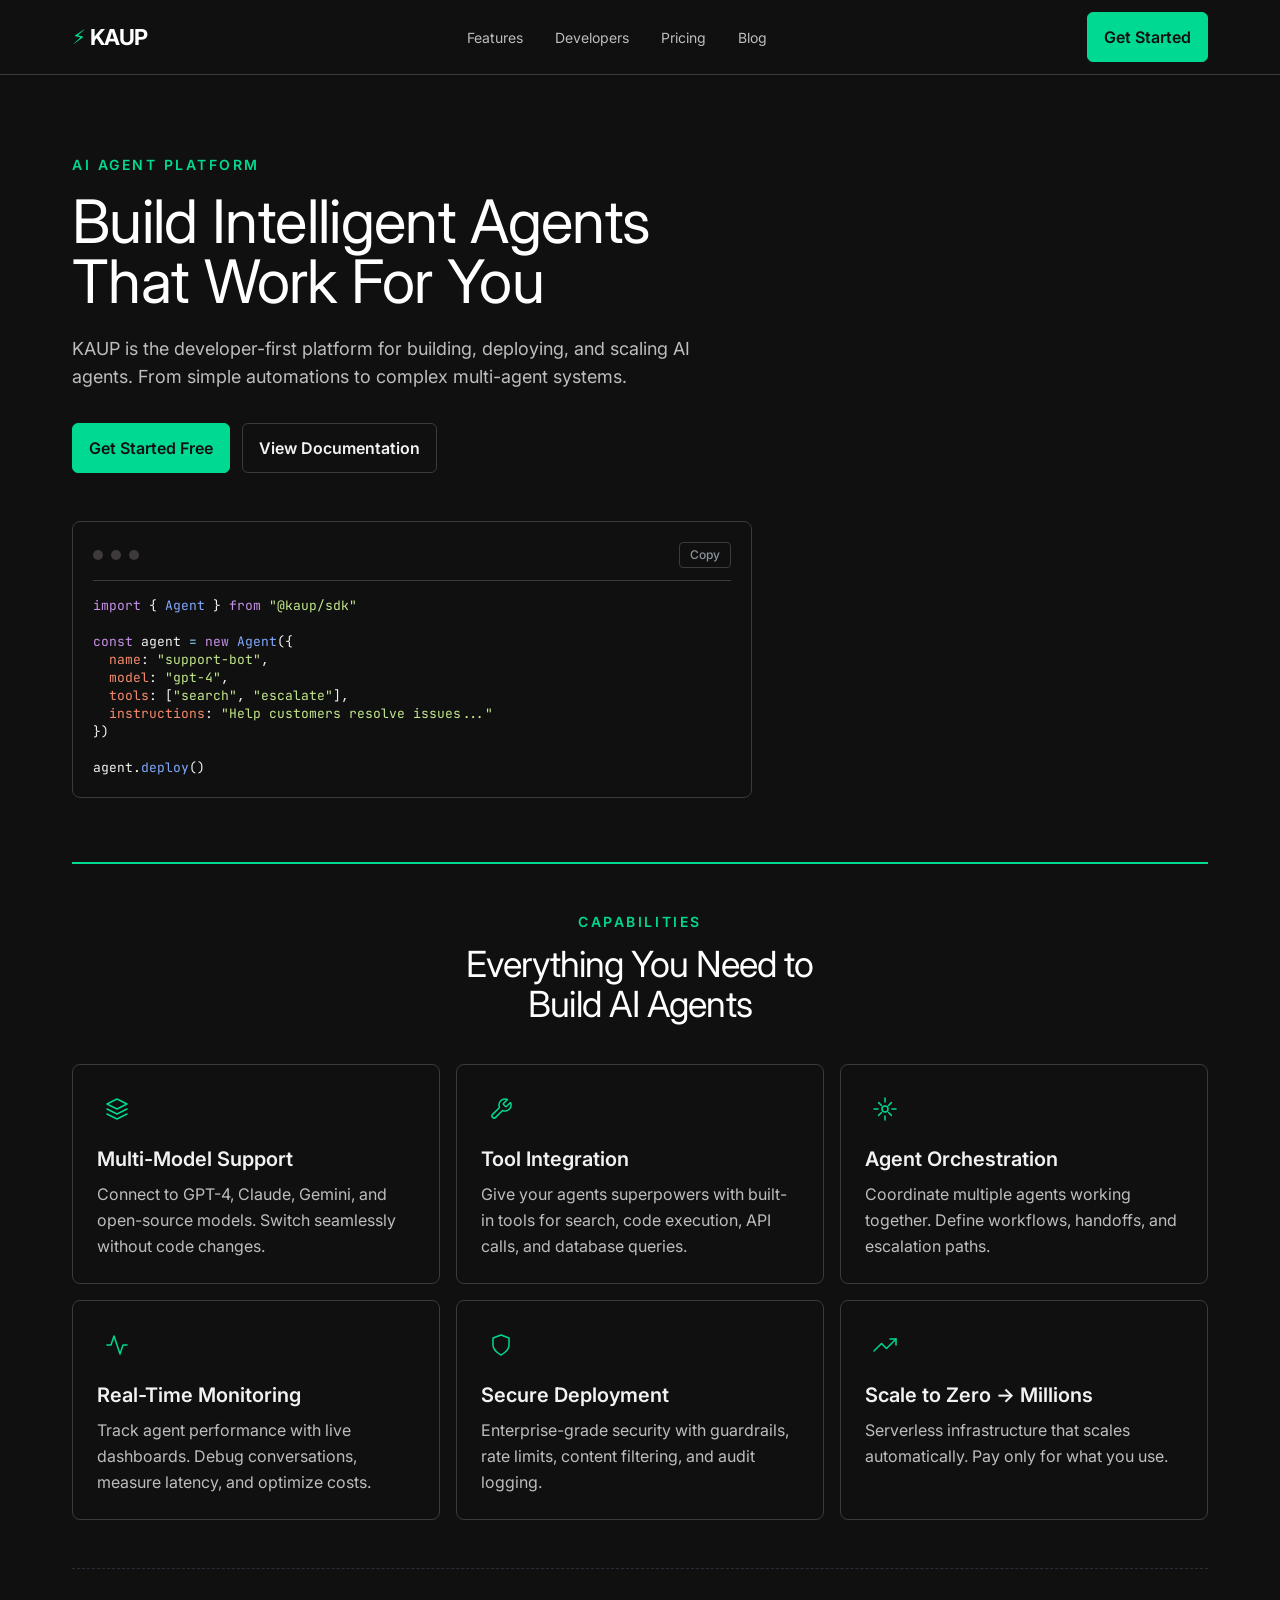
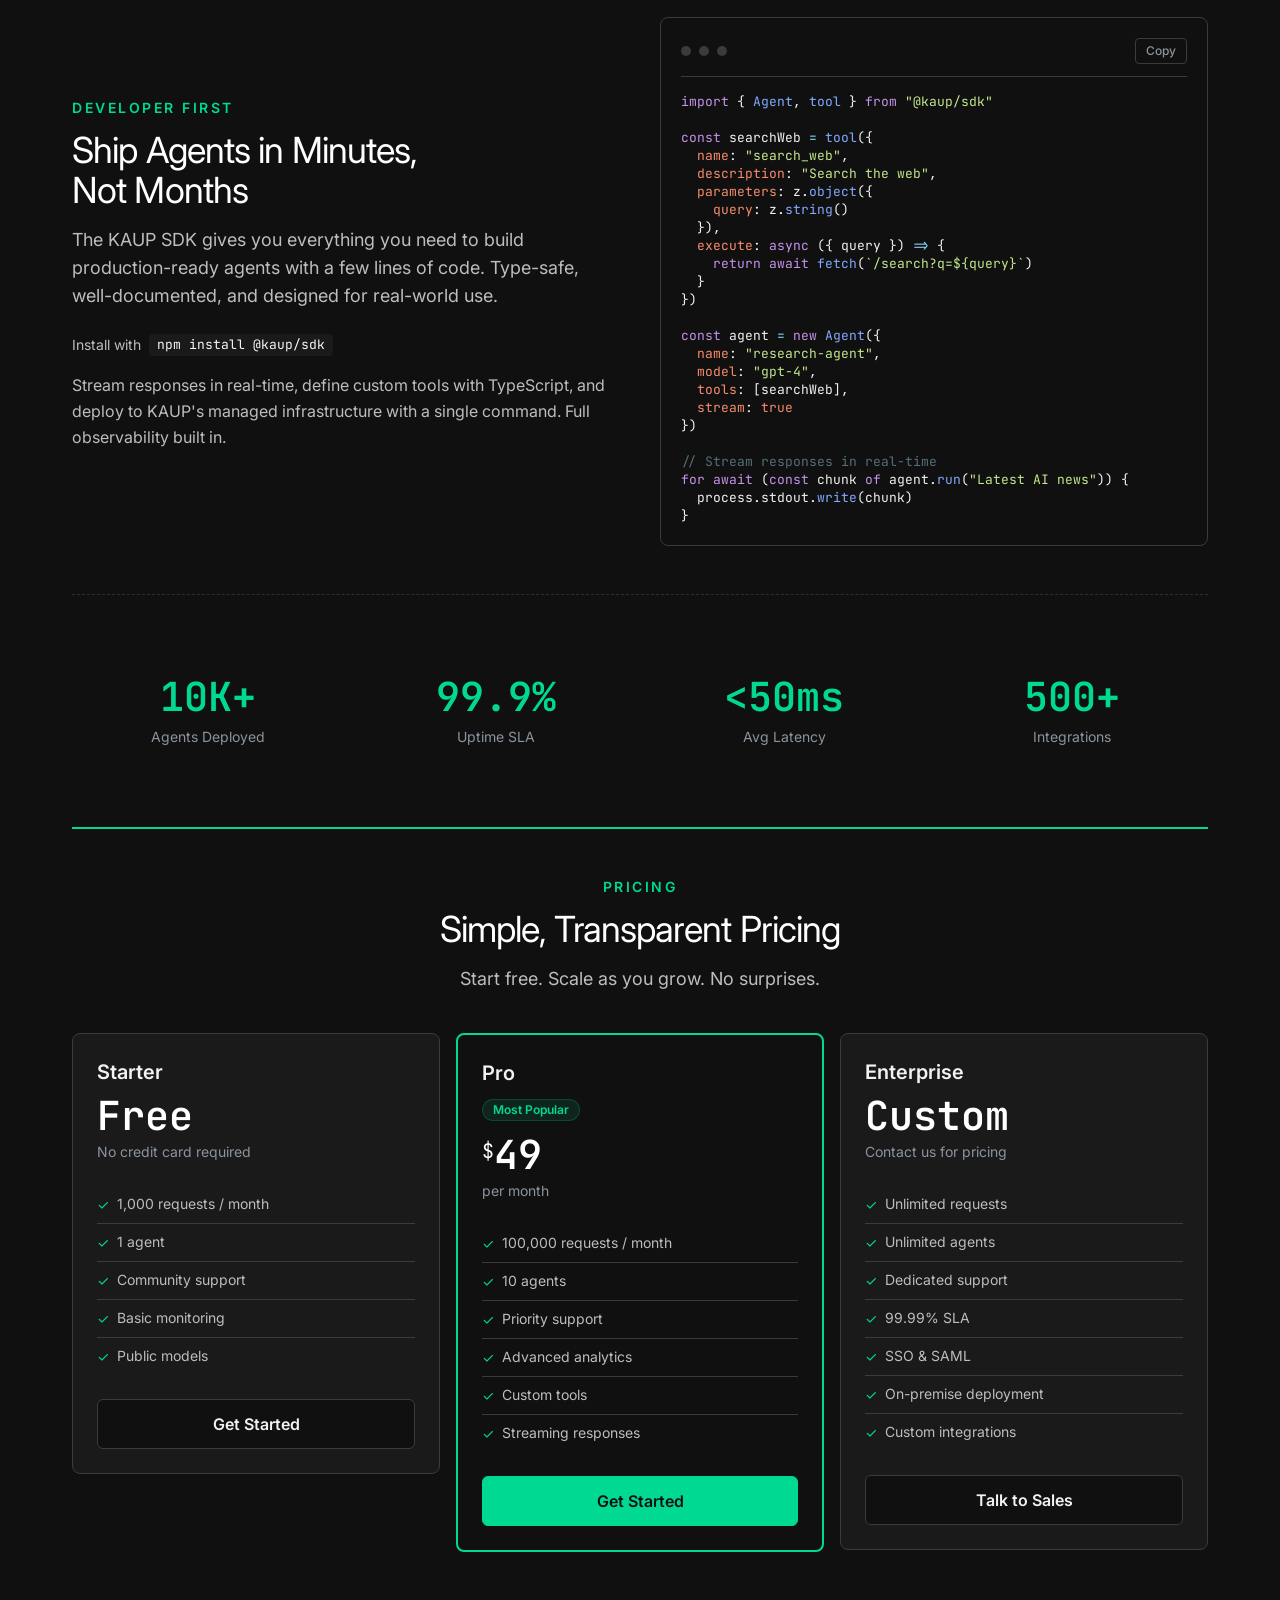
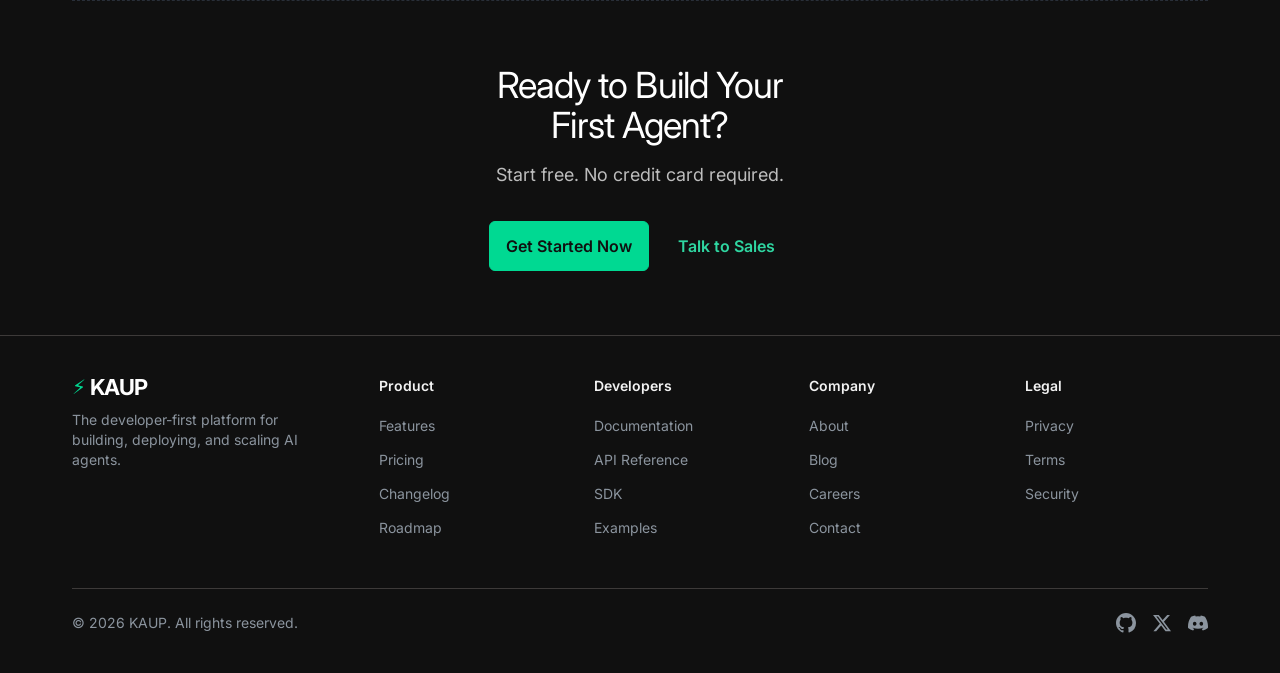
==== index.html @ 75d9a55c "feat: initial import" ====
<!DOCTYPE html>
<html lang="en">
<head>
  <meta charset="UTF-8">
  <meta name="viewport" content="width=device-width, initial-scale=1.0">
  <title>KAUP — AI Agent Platform for Developers</title>
  <meta name="description" content="KAUP is the developer-first platform for building, deploying, and scaling AI agents. From simple automations to complex multi-agent systems.">
  <meta property="og:title" content="KAUP — AI Agent Platform">
  <meta property="og:description" content="Build, deploy, and scale intelligent AI agents. Developer-first platform with multi-model support, tool integration, and real-time monitoring.">
  <meta property="og:url" content="https://kaup.ai">
  <meta property="og:type" content="website">
  <meta property="og:site_name" content="KAUP">
  <meta name="twitter:card" content="summary_large_image">
  <meta name="twitter:title" content="KAUP — AI Agent Platform">
  <meta name="twitter:description" content="Build, deploy, and scale intelligent AI agents. Developer-first platform.">
  <link rel="icon" href="data:image/svg+xml,<svg xmlns='http://www.w3.org/2000/svg' viewBox='0 0 100 100'><text y='.9em' font-size='90'>⚡</text></svg>">
  <link rel="preconnect" href="https://fonts.googleapis.com">
  <link rel="preconnect" href="https://fonts.gstatic.com" crossorigin>
  <link href="https://fonts.googleapis.com/css2?family=Inter:wght@400;500;600;700&family=JetBrains+Mono:wght@400;500;600&display=swap" rel="stylesheet">
  <style>
    /* ═══════════════════════════════════════════════════════
       DESIGN TOKENS
       ═══════════════════════════════════════════════════════ */
    :root {
      /* Colors */
      --canvas: #101010;
      --canvas-soft: #1a1a1a;
      --primary: #00d992;
      --primary-soft: #2fd6a1;
      --primary-deep: #10b981;
      --on-primary: #101010;
      --ink: #f2f2f2;
      --ink-strong: #ffffff;
      --body: #bdbdbd;
      --mute: #8b949e;
      --hairline: #3d3a39;
      --hairline-soft: #b8b3b0;
      --canvas-text-soft: #f5f6f7;

      /* Spacing */
      --sp-xxs: 2px;
      --sp-xs: 4px;
      --sp-sm: 8px;
      --sp-md: 12px;
      --sp-lg: 16px;
      --sp-xl: 20px;
      --sp-2xl: 24px;
      --sp-3xl: 32px;
      --sp-4xl: 40px;
      --sp-5xl: 48px;
      --sp-6xl: 64px;

      /* Rounded */
      --r-xs: 4px;
      --r-sm: 6px;
      --r-md: 8px;
      --r-pill: 9999px;

      /* Typography */
      --ff-sans: 'Inter', system-ui, -apple-system, Segoe UI, Roboto, sans-serif;
      --ff-mono: 'JetBrains Mono', 'SFMono-Regular', Menlo, Monaco, Consolas, 'Liberation Mono', monospace;
    }

    /* ═══════════════════════════════════════════════════════
       RESET & BASE
       ═══════════════════════════════════════════════════════ */
    *, *::before, *::after { box-sizing: border-box; margin: 0; padding: 0; }

    html {
      scroll-behavior: smooth;
      -webkit-font-smoothing: antialiased;
      -moz-osx-font-smoothing: grayscale;
    }

    body {
      font-family: var(--ff-sans);
      font-size: 16px;
      font-weight: 400;
      line-height: 26px;
      color: var(--ink);
      background-color: var(--canvas);
    }

    a {
      color: var(--primary-deep);
      text-decoration: none;
      transition: color 0.2s ease;
    }
    a:hover { color: var(--primary-soft); }

    img { max-width: 100%; display: block; }

    /* ═══════════════════════════════════════════════════════
       TYPOGRAPHY CLASSES
       ═══════════════════════════════════════════════════════ */
    .display-xl {
      font-size: 60px;
      font-weight: 400;
      line-height: 60px;
      letter-spacing: -0.65px;
      color: var(--ink-strong);
    }

    .display-lg {
      font-size: 36px;
      font-weight: 400;
      line-height: 40px;
      letter-spacing: -0.9px;
      color: var(--ink-strong);
    }

    .display-md {
      font-size: 24px;
      font-weight: 700;
      line-height: 32px;
      letter-spacing: -0.6px;
      color: var(--ink);
    }

    .display-sm {
      font-size: 20px;
      font-weight: 600;
      line-height: 28px;
      color: var(--ink);
    }

    .eyebrow-mono {
      font-family: var(--ff-sans);
      font-size: 14px;
      font-weight: 600;
      line-height: 20px;
      letter-spacing: 2.52px;
      text-transform: uppercase;
      color: var(--primary);
    }

    .body-lg {
      font-size: 18px;
      font-weight: 400;
      line-height: 28px;
      color: var(--body);
    }

    .body-md {
      font-size: 16px;
      font-weight: 400;
      line-height: 26px;
      color: var(--body);
    }

    .body-sm {
      font-size: 14px;
      font-weight: 400;
      line-height: 20px;
    }

    /* ═══════════════════════════════════════════════════════
       CONTAINER
       ═══════════════════════════════════════════════════════ */
    .container {
      max-width: 1200px;
      margin: 0 auto;
      padding-left: var(--sp-3xl);
      padding-right: var(--sp-3xl);
    }

    /* ═══════════════════════════════════════════════════════
       BUTTONS
       ═══════════════════════════════════════════════════════ */
    .btn {
      display: inline-flex;
      align-items: center;
      justify-content: center;
      gap: var(--sp-sm);
      font-family: var(--ff-sans);
      font-size: 16px;
      font-weight: 600;
      line-height: 24px;
      padding: 12px 16px;
      border-radius: var(--r-sm);
      border: 1px solid transparent;
      cursor: pointer;
      transition: all 0.2s ease;
      text-decoration: none;
      white-space: nowrap;
    }

    .btn-primary {
      background-color: var(--primary);
      color: var(--on-primary);
      border-color: var(--primary);
    }
    .btn-primary:hover {
      background-color: var(--primary-soft);
      border-color: var(--primary-soft);
      color: var(--on-primary);
      box-shadow: 0 0 15px rgba(0, 217, 146, 0.2);
    }

    .btn-outline {
      background-color: var(--canvas);
      color: var(--ink);
      border-color: var(--hairline);
    }
    .btn-outline:hover {
      border-color: var(--hairline-soft);
      box-shadow: 0 0 15px rgba(92, 88, 85, 0.2);
      color: var(--ink);
    }

    .btn-ghost-green {
      background-color: transparent;
      color: var(--primary-soft);
      border-color: transparent;
      padding: 12px 16px;
    }
    .btn-ghost-green:hover {
      color: var(--primary);
      background-color: rgba(0, 217, 146, 0.06);
    }

    .btn-pill {
      font-size: 14px;
      font-weight: 400;
      line-height: 20px;
      padding: 4px 12px;
      border-radius: var(--r-pill);
      border: 1px solid var(--hairline);
      background-color: var(--canvas);
      color: var(--ink);
    }

    /* ═══════════════════════════════════════════════════════
       CARDS
       ═══════════════════════════════════════════════════════ */
    .card {
      background-color: var(--canvas);
      border: 1px solid var(--hairline);
      border-radius: var(--r-md);
      padding: var(--sp-2xl);
      transition: box-shadow 0.2s ease;
    }
    .card:hover {
      box-shadow: 0 0 15px rgba(92, 88, 85, 0.2);
    }

    .card-featured {
      border: 2px solid var(--primary);
    }

    /* ═══════════════════════════════════════════════════════
       CODE MOCKUP
       ═══════════════════════════════════════════════════════ */
    .code-mockup {
      background-color: var(--canvas);
      border: 1px solid var(--hairline);
      border-radius: var(--r-md);
      padding: var(--sp-xl);
      position: relative;
      overflow: hidden;
    }

    .code-mockup-header {
      display: flex;
      align-items: center;
      justify-content: space-between;
      margin-bottom: var(--sp-lg);
      padding-bottom: var(--sp-md);
      border-bottom: 1px solid var(--hairline);
    }

    .code-mockup-dots {
      display: flex;
      gap: var(--sp-sm);
    }
    .code-mockup-dots span {
      width: 10px;
      height: 10px;
      border-radius: 50%;
      background-color: var(--hairline);
    }

    .code-mockup-copy {
      font-family: var(--ff-sans);
      font-size: 12px;
      font-weight: 500;
      line-height: 16px;
      color: var(--mute);
      background: none;
      border: 1px solid var(--hairline);
      border-radius: var(--r-xs);
      padding: 4px 10px;
      cursor: pointer;
      transition: all 0.2s ease;
    }
    .code-mockup-copy:hover {
      color: var(--ink);
      border-color: var(--hairline-soft);
    }
    .code-mockup-copy.copied {
      color: var(--primary);
      border-color: var(--primary);
    }

    .code-mockup pre {
      font-family: var(--ff-mono);
      font-size: 13px;
      font-weight: 400;
      line-height: 18px;
      color: var(--ink);
      overflow-x: auto;
      white-space: pre;
      margin: 0;
    }

    .code-mockup .kw { color: #c792ea; }
    .code-mockup .fn { color: #82aaff; }
    .code-mockup .str { color: #c3e88d; }
    .code-mockup .cm { color: #546e7a; }
    .code-mockup .op { color: #89ddff; }
    .code-mockup .prop { color: #f78c6c; }
    .code-mockup .num { color: #f78c6c; }

    /* ═══════════════════════════════════════════════════════
       INLINE CODE CHIP
       ═══════════════════════════════════════════════════════ */
    .code-chip {
      font-family: var(--ff-mono);
      font-size: 13px;
      font-weight: 400;
      line-height: 18px;
      color: var(--canvas-text-soft);
      background-color: var(--canvas-soft);
      border-radius: var(--r-xs);
      padding: 2px 8px;
      display: inline;
      white-space: nowrap;
    }

    /* ═══════════════════════════════════════════════════════
       DIVIDERS
       ═══════════════════════════════════════════════════════ */
    .green-divider {
      border: none;
      border-top: 2px solid var(--primary);
      margin: 0;
    }

    .dashed-divider {
      border: none;
      border-top: 1px dashed rgba(79, 93, 117, 0.4);
      margin: 0;
    }

    /* ═══════════════════════════════════════════════════════
       NAVIGATION
       ═══════════════════════════════════════════════════════ */
    .nav {
      position: sticky;
      top: 0;
      z-index: 100;
      background-color: var(--canvas);
      border-bottom: 1px solid var(--hairline);
      padding: var(--sp-md) 0;
    }

    .nav .container {
      display: flex;
      align-items: center;
      justify-content: space-between;
    }

    .nav-logo {
      display: flex;
      align-items: center;
      gap: var(--sp-xs);
      font-size: 22px;
      font-weight: 700;
      line-height: 1;
      color: var(--ink-strong);
      text-decoration: none;
      letter-spacing: -0.5px;
    }
    .nav-logo:hover { color: var(--ink-strong); }
    .nav-logo .lightning {
      color: var(--primary);
      font-size: 20px;
    }

    .nav-links {
      display: flex;
      align-items: center;
      gap: var(--sp-3xl);
      list-style: none;
    }

    .nav-link {
      font-size: 14px;
      font-weight: 400;
      line-height: 20px;
      color: var(--body);
      text-decoration: none;
      transition: color 0.2s ease;
    }
    .nav-link:hover { color: var(--ink); }

    .nav-cta {
      display: flex;
      align-items: center;
      gap: var(--sp-lg);
    }

    .nav-hamburger {
      display: none;
      flex-direction: column;
      gap: 5px;
      background: none;
      border: none;
      cursor: pointer;
      padding: 4px;
    }
    .nav-hamburger span {
      width: 22px;
      height: 2px;
      background-color: var(--ink);
      border-radius: 1px;
      transition: all 0.3s ease;
    }

    .mobile-menu {
      display: none;
      position: fixed;
      top: 0;
      left: 0;
      right: 0;
      bottom: 0;
      background-color: var(--canvas);
      z-index: 200;
      flex-direction: column;
      padding: var(--sp-2xl);
    }
    .mobile-menu.open { display: flex; }

    .mobile-menu-header {
      display: flex;
      align-items: center;
      justify-content: space-between;
      margin-bottom: var(--sp-4xl);
    }

    .mobile-menu-close {
      background: none;
      border: none;
      color: var(--ink);
      font-size: 28px;
      cursor: pointer;
      padding: 4px;
      line-height: 1;
    }

    .mobile-menu-links {
      display: flex;
      flex-direction: column;
      gap: var(--sp-2xl);
      list-style: none;
      margin-bottom: auto;
    }

    .mobile-menu-links a {
      font-size: 24px;
      font-weight: 400;
      line-height: 32px;
      color: var(--ink);
      text-decoration: none;
    }

    .mobile-menu-cta {
      padding-top: var(--sp-2xl);
      border-top: 1px solid var(--hairline);
    }

    .mobile-menu-cta .btn { width: 100%; }

    /* ═══════════════════════════════════════════════════════
       HERO
       ═══════════════════════════════════════════════════════ */
    .hero {
      padding: var(--sp-5xl) 0;
      padding-top: 80px;
      padding-bottom: var(--sp-6xl);
    }

    .hero .eyebrow-mono {
      margin-bottom: var(--sp-lg);
    }

    .hero h1 {
      margin-bottom: var(--sp-2xl);
    }

    .hero .body-lg {
      max-width: 640px;
      margin-bottom: var(--sp-3xl);
    }

    .hero-buttons {
      display: flex;
      gap: var(--sp-md);
      margin-bottom: var(--sp-5xl);
      flex-wrap: wrap;
    }

    .hero-code {
      max-width: 680px;
    }

    /* ═══════════════════════════════════════════════════════
       SECTIONS
       ═══════════════════════════════════════════════════════ */
    .section {
      padding: var(--sp-5xl) 0;
    }

    .section-header {
      text-align: center;
      margin-bottom: var(--sp-4xl);
    }

    .section-header .eyebrow-mono {
      margin-bottom: var(--sp-md);
    }

    .section-header .display-lg {
      margin-bottom: var(--sp-lg);
    }

    .section-header .body-lg {
      max-width: 560px;
      margin: 0 auto;
    }

    /* ═══════════════════════════════════════════════════════
       FEATURE GRID
       ═══════════════════════════════════════════════════════ */
    .feature-grid {
      display: grid;
      grid-template-columns: repeat(3, 1fr);
      gap: var(--sp-lg);
    }

    .feature-card .feature-icon {
      width: 40px;
      height: 40px;
      display: flex;
      align-items: center;
      justify-content: center;
      margin-bottom: var(--sp-lg);
      color: var(--primary);
    }

    .feature-card .feature-icon svg {
      width: 24px;
      height: 24px;
      stroke: var(--primary);
      fill: none;
      stroke-width: 1.5;
      stroke-linecap: round;
      stroke-linejoin: round;
    }

    .feature-card .display-sm {
      margin-bottom: var(--sp-sm);
    }

    .feature-card .body-md {
      color: var(--body);
    }

    /* ═══════════════════════════════════════════════════════
       DEVELOPER SECTION
       ═══════════════════════════════════════════════════════ */
    .dev-section-grid {
      display: grid;
      grid-template-columns: 1fr 1fr;
      gap: var(--sp-4xl);
      align-items: center;
    }

    .dev-section-text .eyebrow-mono {
      margin-bottom: var(--sp-md);
    }

    .dev-section-text .display-lg {
      margin-bottom: var(--sp-lg);
    }

    .dev-section-text .body-lg {
      margin-bottom: var(--sp-2xl);
    }

    .dev-section-text .body-md {
      margin-bottom: var(--sp-lg);
    }

    .install-row {
      display: flex;
      align-items: center;
      gap: var(--sp-sm);
      margin-bottom: var(--sp-lg);
      flex-wrap: wrap;
    }

    .install-row span.body-sm {
      color: var(--body);
    }

    /* ═══════════════════════════════════════════════════════
       METRICS
       ═══════════════════════════════════════════════════════ */
    .metrics-grid {
      display: grid;
      grid-template-columns: repeat(4, 1fr);
      gap: var(--sp-lg);
      text-align: center;
    }

    .metric-card {
      padding: var(--sp-3xl) var(--sp-lg);
    }

    .metric-value {
      font-family: var(--ff-mono);
      font-size: 40px;
      font-weight: 600;
      line-height: 1.1;
      color: var(--primary);
      margin-bottom: var(--sp-sm);
    }

    .metric-label {
      font-size: 14px;
      font-weight: 400;
      line-height: 20px;
      color: var(--mute);
    }

    /* ═══════════════════════════════════════════════════════
       PRICING
       ═══════════════════════════════════════════════════════ */
    .pricing-grid {
      display: grid;
      grid-template-columns: repeat(3, 1fr);
      gap: var(--sp-lg);
      align-items: start;
    }

    .pricing-card {
      background-color: var(--canvas-soft);
      border: 1px solid var(--hairline);
      border-radius: var(--r-md);
      padding: var(--sp-2xl);
      transition: box-shadow 0.2s ease;
    }
    .pricing-card:hover {
      box-shadow: 0 0 15px rgba(92, 88, 85, 0.2);
    }

    .pricing-card.featured {
      background-color: var(--canvas);
      border: 2px solid var(--primary);
    }

    .pricing-tier-name {
      font-size: 20px;
      font-weight: 600;
      line-height: 28px;
      color: var(--ink);
      margin-bottom: var(--sp-sm);
    }

    .pricing-badge {
      display: inline-block;
      font-size: 12px;
      font-weight: 600;
      line-height: 16px;
      color: var(--primary);
      background-color: rgba(0, 217, 146, 0.1);
      border: 1px solid rgba(0, 217, 146, 0.2);
      border-radius: var(--r-pill);
      padding: 2px 10px;
      margin-bottom: var(--sp-md);
    }

    .pricing-price {
      font-family: var(--ff-mono);
      font-size: 40px;
      font-weight: 600;
      line-height: 1.1;
      color: var(--ink-strong);
      margin-bottom: var(--sp-xs);
    }

    .pricing-price .currency {
      font-size: 20px;
      font-weight: 400;
      vertical-align: top;
      line-height: 1.8;
    }

    .pricing-period {
      font-size: 14px;
      font-weight: 400;
      line-height: 20px;
      color: var(--mute);
      margin-bottom: var(--sp-2xl);
    }

    .pricing-features {
      list-style: none;
      margin-bottom: var(--sp-2xl);
    }

    .pricing-features li {
      display: flex;
      align-items: flex-start;
      gap: var(--sp-sm);
      font-size: 14px;
      font-weight: 400;
      line-height: 20px;
      color: var(--body);
      padding: var(--sp-sm) 0;
      border-bottom: 1px solid var(--hairline);
    }
    .pricing-features li:last-child { border-bottom: none; }

    .pricing-features .check {
      color: var(--primary);
      flex-shrink: 0;
      margin-top: 1px;
    }

    .pricing-card .btn { width: 100%; }

    /* ═══════════════════════════════════════════════════════
       CTA SECTION
       ═══════════════════════════════════════════════════════ */
    .cta-section {
      padding: var(--sp-6xl) 0;
      text-align: center;
    }

    .cta-section .display-lg {
      margin-bottom: var(--sp-lg);
    }

    .cta-section .body-lg {
      margin-bottom: var(--sp-3xl);
    }

    .cta-buttons {
      display: flex;
      gap: var(--sp-md);
      justify-content: center;
      flex-wrap: wrap;
    }

    /* ═══════════════════════════════════════════════════════
       FOOTER
       ═══════════════════════════════════════════════════════ */
    .footer {
      border-top: 1px solid var(--hairline);
      padding: var(--sp-4xl) 0;
    }

    .footer-top {
      display: grid;
      grid-template-columns: 1.5fr repeat(4, 1fr);
      gap: var(--sp-3xl);
      margin-bottom: var(--sp-4xl);
    }

    .footer-brand .nav-logo {
      margin-bottom: var(--sp-md);
    }

    .footer-brand p {
      font-size: 14px;
      font-weight: 400;
      line-height: 20px;
      color: var(--mute);
      max-width: 240px;
    }

    .footer-col h4 {
      font-size: 14px;
      font-weight: 600;
      line-height: 20px;
      color: var(--ink);
      margin-bottom: var(--sp-lg);
    }

    .footer-col ul {
      list-style: none;
    }

    .footer-col li {
      margin-bottom: var(--sp-sm);
    }

    .footer-col a {
      font-size: 14px;
      font-weight: 400;
      line-height: 20px;
      color: var(--mute);
      text-decoration: none;
      transition: color 0.2s ease;
    }
    .footer-col a:hover { color: var(--ink); }

    .footer-bottom {
      display: flex;
      align-items: center;
      justify-content: space-between;
      padding-top: var(--sp-2xl);
      border-top: 1px solid var(--hairline);
    }

    .footer-bottom p {
      font-size: 14px;
      font-weight: 400;
      line-height: 20px;
      color: var(--mute);
    }

    .footer-socials {
      display: flex;
      gap: var(--sp-lg);
    }

    .footer-socials a {
      color: var(--mute);
      transition: color 0.2s ease;
      display: flex;
      align-items: center;
    }
    .footer-socials a:hover { color: var(--ink); }

    .footer-socials svg {
      width: 20px;
      height: 20px;
      fill: currentColor;
    }

    /* ═══════════════════════════════════════════════════════
       RESPONSIVE — TABLET (768–1023)
       ═══════════════════════════════════════════════════════ */
    @media (max-width: 1023px) {
      .feature-grid {
        grid-template-columns: repeat(2, 1fr);
      }

      .pricing-grid {
        grid-template-columns: repeat(2, 1fr);
      }
      .pricing-grid .pricing-card:last-child {
        grid-column: 1 / -1;
        max-width: 50%;
        margin: 0 auto;
      }

      .metrics-grid {
        grid-template-columns: repeat(2, 1fr);
      }

      .dev-section-grid {
        grid-template-columns: 1fr;
        gap: var(--sp-3xl);
      }

      .footer-top {
        grid-template-columns: repeat(3, 1fr);
      }
      .footer-brand {
        grid-column: 1 / -1;
        margin-bottom: var(--sp-lg);
      }
    }

    /* ═══════════════════════════════════════════════════════
       RESPONSIVE — MOBILE (<768)
       ═══════════════════════════════════════════════════════ */
    @media (max-width: 767px) {
      .container {
        padding-left: var(--sp-lg);
        padding-right: var(--sp-lg);
      }

      .display-xl {
        font-size: 32px;
        line-height: 36px;
        letter-spacing: -0.4px;
      }

      .display-lg {
        font-size: 28px;
        line-height: 34px;
        letter-spacing: -0.6px;
      }

      .display-md {
        font-size: 20px;
        line-height: 28px;
      }

      .hero {
        padding-top: 48px;
        padding-bottom: var(--sp-4xl);
      }

      .hero-buttons {
        flex-direction: column;
      }
      .hero-buttons .btn { width: 100%; }

      .nav-links { display: none; }
      .nav-cta-desktop { display: none; }
      .nav-hamburger { display: flex; }

      .feature-grid {
        grid-template-columns: 1fr;
      }

      .pricing-grid {
        grid-template-columns: 1fr;
      }
      .pricing-grid .pricing-card:last-child {
        max-width: 100%;
      }

      .metrics-grid {
        grid-template-columns: repeat(2, 1fr);
      }

      .metric-value {
        font-size: 32px;
      }

      .dev-section-grid {
        grid-template-columns: 1fr;
      }

      .footer-top {
        grid-template-columns: 1fr 1fr;
        gap: var(--sp-2xl);
      }
      .footer-brand {
        grid-column: 1 / -1;
      }

      .footer-bottom {
        flex-direction: column;
        gap: var(--sp-lg);
        text-align: center;
      }

      .cta-buttons {
        flex-direction: column;
        align-items: center;
      }
      .cta-buttons .btn { width: 100%; max-width: 320px; }
    }
  </style>
</head>
<body>

  <!-- ═══════════════════════════════════════════════════════
       NAVIGATION
       ═══════════════════════════════════════════════════════ -->
  <nav class="nav" role="navigation" aria-label="Main navigation">
    <div class="container">
      <a href="#" class="nav-logo" aria-label="KAUP Home">
        <span class="lightning">⚡</span>KAUP
      </a>

      <ul class="nav-links">
        <li><a href="#features" class="nav-link">Features</a></li>
        <li><a href="#developers" class="nav-link">Developers</a></li>
        <li><a href="#pricing" class="nav-link">Pricing</a></li>
        <li><a href="#" class="nav-link">Blog</a></li>
      </ul>

      <div class="nav-cta">
        <a href="#cta" class="btn btn-primary nav-cta-desktop">Get Started</a>
        <button class="nav-hamburger" aria-label="Open menu" aria-expanded="false" id="hamburger-btn">
          <span></span>
          <span></span>
          <span></span>
        </button>
      </div>
    </div>
  </nav>

  <!-- Mobile Menu Overlay -->
  <div class="mobile-menu" id="mobile-menu" role="dialog" aria-label="Mobile navigation">
    <div class="mobile-menu-header">
      <a href="#" class="nav-logo" aria-label="KAUP Home">
        <span class="lightning">⚡</span>KAUP
      </a>
      <button class="mobile-menu-close" aria-label="Close menu" id="mobile-close-btn">&times;</button>
    </div>
    <ul class="mobile-menu-links">
      <li><a href="#features" class="mobile-link">Features</a></li>
      <li><a href="#developers" class="mobile-link">Developers</a></li>
      <li><a href="#pricing" class="mobile-link">Pricing</a></li>
      <li><a href="#" class="mobile-link">Blog</a></li>
    </ul>
    <div class="mobile-menu-cta">
      <a href="#cta" class="btn btn-primary">Get Started</a>
    </div>
  </div>

  <!-- ═══════════════════════════════════════════════════════
       HERO
       ═══════════════════════════════════════════════════════ -->
  <section class="hero" id="hero">
    <div class="container">
      <p class="eyebrow-mono">AI AGENT PLATFORM</p>
      <h1 class="display-xl">Build Intelligent Agents<br>That Work For You</h1>
      <p class="body-lg">KAUP is the developer-first platform for building, deploying, and scaling AI agents. From simple automations to complex multi-agent systems.</p>

      <div class="hero-buttons">
        <a href="#cta" class="btn btn-primary">Get Started Free</a>
        <a href="#" class="btn btn-outline">View Documentation</a>
      </div>

      <div class="hero-code">
        <div class="code-mockup" data-code="hero-code">
          <div class="code-mockup-header">
            <div class="code-mockup-dots">
              <span></span><span></span><span></span>
            </div>
            <button class="code-mockup-copy" data-target="hero-code">Copy</button>
          </div>
          <pre><span class="kw">import</span> { <span class="fn">Agent</span> } <span class="kw">from</span> <span class="str">"@kaup/sdk"</span>

<span class="kw">const</span> agent <span class="op">=</span> <span class="kw">new</span> <span class="fn">Agent</span>({
  <span class="prop">name</span>: <span class="str">"support-bot"</span>,
  <span class="prop">model</span>: <span class="str">"gpt-4"</span>,
  <span class="prop">tools</span>: [<span class="str">"search"</span>, <span class="str">"escalate"</span>],
  <span class="prop">instructions</span>: <span class="str">"Help customers resolve issues..."</span>
})

agent.<span class="fn">deploy</span>()</pre>
        </div>
      </div>
    </div>
  </section>

  <!-- Green Divider -->
  <div class="container"><hr class="green-divider"></div>

  <!-- ═══════════════════════════════════════════════════════
       FEATURES
       ═══════════════════════════════════════════════════════ -->
  <section class="section" id="features">
    <div class="container">
      <div class="section-header">
        <p class="eyebrow-mono">CAPABILITIES</p>
        <h2 class="display-lg">Everything You Need to<br>Build AI Agents</h2>
      </div>

      <div class="feature-grid">
        <!-- Multi-Model Support -->
        <div class="card feature-card">
          <div class="feature-icon">
            <svg viewBox="0 0 24 24"><path d="M12 2L2 7l10 5 10-5-10-5z"/><path d="M2 17l10 5 10-5"/><path d="M2 12l10 5 10-5"/></svg>
          </div>
          <h3 class="display-sm">Multi-Model Support</h3>
          <p class="body-md">Connect to GPT-4, Claude, Gemini, and open-source models. Switch seamlessly without code changes.</p>
        </div>

        <!-- Tool Integration -->
        <div class="card feature-card">
          <div class="feature-icon">
            <svg viewBox="0 0 24 24"><path d="M14.7 6.3a1 1 0 0 0 0 1.4l1.6 1.6a1 1 0 0 0 1.4 0l3.77-3.77a6 6 0 0 1-7.94 7.94l-6.91 6.91a2.12 2.12 0 0 1-3-3l6.91-6.91a6 6 0 0 1 7.94-7.94l-3.76 3.76z"/></svg>
          </div>
          <h3 class="display-sm">Tool Integration</h3>
          <p class="body-md">Give your agents superpowers with built-in tools for search, code execution, API calls, and database queries.</p>
        </div>

        <!-- Agent Orchestration -->
        <div class="card feature-card">
          <div class="feature-icon">
            <svg viewBox="0 0 24 24"><circle cx="12" cy="12" r="3"/><path d="M12 1v4"/><path d="M12 19v4"/><path d="M5.64 5.64l2.83 2.83"/><path d="M15.54 15.54l2.83 2.83"/><path d="M1 12h4"/><path d="M19 12h4"/><path d="M5.64 18.36l2.83-2.83"/><path d="M15.54 8.46l2.83-2.83"/></svg>
          </div>
          <h3 class="display-sm">Agent Orchestration</h3>
          <p class="body-md">Coordinate multiple agents working together. Define workflows, handoffs, and escalation paths.</p>
        </div>

        <!-- Real-Time Monitoring -->
        <div class="card feature-card">
          <div class="feature-icon">
            <svg viewBox="0 0 24 24"><path d="M22 12h-4l-3 9L9 3l-3 9H2"/></svg>
          </div>
          <h3 class="display-sm">Real-Time Monitoring</h3>
          <p class="body-md">Track agent performance with live dashboards. Debug conversations, measure latency, and optimize costs.</p>
        </div>

        <!-- Secure Deployment -->
        <div class="card feature-card">
          <div class="feature-icon">
            <svg viewBox="0 0 24 24"><path d="M12 22s8-4 8-10V5l-8-3-8 3v7c0 6 8 10 8 10z"/></svg>
          </div>
          <h3 class="display-sm">Secure Deployment</h3>
          <p class="body-md">Enterprise-grade security with guardrails, rate limits, content filtering, and audit logging.</p>
        </div>

        <!-- Scale -->
        <div class="card feature-card">
          <div class="feature-icon">
            <svg viewBox="0 0 24 24"><polyline points="23 6 13.5 15.5 8.5 10.5 1 18"/><polyline points="17 6 23 6 23 12"/></svg>
          </div>
          <h3 class="display-sm">Scale to Zero → Millions</h3>
          <p class="body-md">Serverless infrastructure that scales automatically. Pay only for what you use.</p>
        </div>
      </div>
    </div>
  </section>

  <!-- Dashed Divider -->
  <div class="container"><hr class="dashed-divider"></div>

  <!-- ═══════════════════════════════════════════════════════
       DEVELOPER EXPERIENCE
       ═══════════════════════════════════════════════════════ -->
  <section class="section" id="developers">
    <div class="container">
      <div class="dev-section-grid">
        <div class="dev-section-text">
          <p class="eyebrow-mono">DEVELOPER FIRST</p>
          <h2 class="display-lg">Ship Agents in Minutes,<br>Not Months</h2>
          <p class="body-lg">The KAUP SDK gives you everything you need to build production-ready agents with a few lines of code. Type-safe, well-documented, and designed for real-world use.</p>

          <div class="install-row">
            <span class="body-sm">Install with</span>
            <code class="code-chip">npm install @kaup/sdk</code>
          </div>

          <p class="body-md">Stream responses in real-time, define custom tools with TypeScript, and deploy to KAUP's managed infrastructure with a single command. Full observability built in.</p>
        </div>

        <div>
          <div class="code-mockup" data-code="dev-code">
            <div class="code-mockup-header">
              <div class="code-mockup-dots">
                <span></span><span></span><span></span>
              </div>
              <button class="code-mockup-copy" data-target="dev-code">Copy</button>
            </div>
            <pre><span class="kw">import</span> { <span class="fn">Agent</span>, <span class="fn">tool</span> } <span class="kw">from</span> <span class="str">"@kaup/sdk"</span>

<span class="kw">const</span> searchWeb <span class="op">=</span> <span class="fn">tool</span>({
  <span class="prop">name</span>: <span class="str">"search_web"</span>,
  <span class="prop">description</span>: <span class="str">"Search the web"</span>,
  <span class="prop">parameters</span>: z.<span class="fn">object</span>({
    <span class="prop">query</span>: z.<span class="fn">string</span>()
  }),
  <span class="prop">execute</span>: <span class="kw">async</span> ({ query }) <span class="op">=></span> {
    <span class="kw">return</span> <span class="kw">await</span> <span class="fn">fetch</span>(<span class="str">`/search?q=${query}`</span>)
  }
})

<span class="kw">const</span> agent <span class="op">=</span> <span class="kw">new</span> <span class="fn">Agent</span>({
  <span class="prop">name</span>: <span class="str">"research-agent"</span>,
  <span class="prop">model</span>: <span class="str">"gpt-4"</span>,
  <span class="prop">tools</span>: [searchWeb],
  <span class="prop">stream</span>: <span class="num">true</span>
})

<span class="cm">// Stream responses in real-time</span>
<span class="kw">for await</span> (<span class="kw">const</span> chunk <span class="kw">of</span> agent.<span class="fn">run</span>(<span class="str">"Latest AI news"</span>)) {
  process.stdout.<span class="fn">write</span>(chunk)
}</pre>
          </div>
        </div>
      </div>
    </div>
  </section>

  <!-- Dashed Divider -->
  <div class="container"><hr class="dashed-divider"></div>

  <!-- ═══════════════════════════════════════════════════════
       METRICS
       ═══════════════════════════════════════════════════════ -->
  <section class="section">
    <div class="container">
      <div class="metrics-grid">
        <div class="metric-card">
          <div class="metric-value">10K+</div>
          <div class="metric-label">Agents Deployed</div>
        </div>
        <div class="metric-card">
          <div class="metric-value">99.9%</div>
          <div class="metric-label">Uptime SLA</div>
        </div>
        <div class="metric-card">
          <div class="metric-value">&lt;50ms</div>
          <div class="metric-label">Avg Latency</div>
        </div>
        <div class="metric-card">
          <div class="metric-value">500+</div>
          <div class="metric-label">Integrations</div>
        </div>
      </div>
    </div>
  </section>

  <!-- Green Divider -->
  <div class="container"><hr class="green-divider"></div>

  <!-- ═══════════════════════════════════════════════════════
       PRICING
       ═══════════════════════════════════════════════════════ -->
  <section class="section" id="pricing">
    <div class="container">
      <div class="section-header">
        <p class="eyebrow-mono">PRICING</p>
        <h2 class="display-lg">Simple, Transparent Pricing</h2>
        <p class="body-lg">Start free. Scale as you grow. No surprises.</p>
      </div>

      <div class="pricing-grid">
        <!-- Starter -->
        <div class="pricing-card">
          <div class="pricing-tier-name">Starter</div>
          <div class="pricing-price">Free</div>
          <div class="pricing-period">No credit card required</div>
          <ul class="pricing-features">
            <li><span class="check">✓</span> 1,000 requests / month</li>
            <li><span class="check">✓</span> 1 agent</li>
            <li><span class="check">✓</span> Community support</li>
            <li><span class="check">✓</span> Basic monitoring</li>
            <li><span class="check">✓</span> Public models</li>
          </ul>
          <a href="#cta" class="btn btn-outline">Get Started</a>
        </div>

        <!-- Pro — Featured -->
        <div class="pricing-card featured">
          <div class="pricing-tier-name">Pro</div>
          <span class="pricing-badge">Most Popular</span>
          <div class="pricing-price"><span class="currency">$</span>49</div>
          <div class="pricing-period">per month</div>
          <ul class="pricing-features">
            <li><span class="check">✓</span> 100,000 requests / month</li>
            <li><span class="check">✓</span> 10 agents</li>
            <li><span class="check">✓</span> Priority support</li>
            <li><span class="check">✓</span> Advanced analytics</li>
            <li><span class="check">✓</span> Custom tools</li>
            <li><span class="check">✓</span> Streaming responses</li>
          </ul>
          <a href="#cta" class="btn btn-primary">Get Started</a>
        </div>

        <!-- Enterprise -->
        <div class="pricing-card">
          <div class="pricing-tier-name">Enterprise</div>
          <div class="pricing-price">Custom</div>
          <div class="pricing-period">Contact us for pricing</div>
          <ul class="pricing-features">
            <li><span class="check">✓</span> Unlimited requests</li>
            <li><span class="check">✓</span> Unlimited agents</li>
            <li><span class="check">✓</span> Dedicated support</li>
            <li><span class="check">✓</span> 99.99% SLA</li>
            <li><span class="check">✓</span> SSO &amp; SAML</li>
            <li><span class="check">✓</span> On-premise deployment</li>
            <li><span class="check">✓</span> Custom integrations</li>
          </ul>
          <a href="#" class="btn btn-outline">Talk to Sales</a>
        </div>
      </div>
    </div>
  </section>

  <!-- Dashed Divider -->
  <div class="container"><hr class="dashed-divider"></div>

  <!-- ═══════════════════════════════════════════════════════
       CTA
       ═══════════════════════════════════════════════════════ -->
  <section class="cta-section" id="cta">
    <div class="container">
      <h2 class="display-lg">Ready to Build Your<br>First Agent?</h2>
      <p class="body-lg">Start free. No credit card required.</p>
      <div class="cta-buttons">
        <a href="#" class="btn btn-primary">Get Started Now</a>
        <a href="#" class="btn btn-ghost-green">Talk to Sales</a>
      </div>
    </div>
  </section>

  <!-- ═══════════════════════════════════════════════════════
       FOOTER
       ═══════════════════════════════════════════════════════ -->
  <footer class="footer">
    <div class="container">
      <div class="footer-top">
        <div class="footer-brand">
          <a href="#" class="nav-logo">
            <span class="lightning">⚡</span>KAUP
          </a>
          <p>The developer-first platform for building, deploying, and scaling AI agents.</p>
        </div>

        <div class="footer-col">
          <h4>Product</h4>
          <ul>
            <li><a href="#features">Features</a></li>
            <li><a href="#pricing">Pricing</a></li>
            <li><a href="#">Changelog</a></li>
            <li><a href="#">Roadmap</a></li>
          </ul>
        </div>

        <div class="footer-col">
          <h4>Developers</h4>
          <ul>
            <li><a href="#">Documentation</a></li>
            <li><a href="#">API Reference</a></li>
            <li><a href="#">SDK</a></li>
            <li><a href="#">Examples</a></li>
          </ul>
        </div>

        <div class="footer-col">
          <h4>Company</h4>
          <ul>
            <li><a href="#">About</a></li>
            <li><a href="#">Blog</a></li>
            <li><a href="#">Careers</a></li>
            <li><a href="#">Contact</a></li>
          </ul>
        </div>

        <div class="footer-col">
          <h4>Legal</h4>
          <ul>
            <li><a href="#">Privacy</a></li>
            <li><a href="#">Terms</a></li>
            <li><a href="#">Security</a></li>
          </ul>
        </div>
      </div>

      <div class="footer-bottom">
        <p>&copy; 2026 KAUP. All rights reserved.</p>
        <div class="footer-socials">
          <!-- GitHub -->
          <a href="#" aria-label="GitHub">
            <svg viewBox="0 0 24 24"><path d="M12 0C5.37 0 0 5.37 0 12c0 5.31 3.435 9.795 8.205 11.385.6.105.825-.255.825-.57 0-.285-.015-1.23-.015-2.235-3.015.555-3.795-.735-4.035-1.41-.135-.345-.72-1.41-1.23-1.695-.42-.225-1.02-.78-.015-.795.945-.015 1.62.87 1.845 1.23 1.08 1.815 2.805 1.305 3.495.99.105-.78.42-1.305.765-1.605-2.67-.3-5.46-1.335-5.46-5.925 0-1.305.465-2.385 1.23-3.225-.12-.3-.54-1.53.12-3.18 0 0 1.005-.315 3.3 1.23.96-.27 1.98-.405 3-.405s2.04.135 3 .405c2.295-1.56 3.3-1.23 3.3-1.23.66 1.65.24 2.88.12 3.18.765.84 1.23 1.905 1.23 3.225 0 4.605-2.805 5.625-5.475 5.925.435.375.81 1.095.81 2.22 0 1.605-.015 2.895-.015 3.3 0 .315.225.69.825.57A12.02 12.02 0 0024 12c0-6.63-5.37-12-12-12z"/></svg>
          </a>
          <!-- Twitter / X -->
          <a href="#" aria-label="Twitter">
            <svg viewBox="0 0 24 24"><path d="M18.244 2.25h3.308l-7.227 8.26 8.502 11.24H16.17l-5.214-6.817L4.99 21.75H1.68l7.73-8.835L1.254 2.25H8.08l4.713 6.231zm-1.161 17.52h1.833L7.084 4.126H5.117z"/></svg>
          </a>
          <!-- Discord -->
          <a href="#" aria-label="Discord">
            <svg viewBox="0 0 24 24"><path d="M20.317 4.37a19.791 19.791 0 00-4.885-1.515.074.074 0 00-.079.037c-.21.375-.444.864-.608 1.25a18.27 18.27 0 00-5.487 0 12.64 12.64 0 00-.617-1.25.077.077 0 00-.079-.037A19.736 19.736 0 003.677 4.37a.07.07 0 00-.032.027C.533 9.046-.32 13.58.099 18.057a.082.082 0 00.031.057 19.9 19.9 0 005.993 3.03.078.078 0 00.084-.028c.462-.63.874-1.295 1.226-1.994a.076.076 0 00-.041-.106 13.107 13.107 0 01-1.872-.892.077.077 0 01-.008-.128 10.2 10.2 0 00.372-.292.074.074 0 01.077-.01c3.928 1.793 8.18 1.793 12.062 0a.074.074 0 01.078.01c.12.098.246.198.373.292a.077.077 0 01-.006.127 12.299 12.299 0 01-1.873.892.077.077 0 00-.041.107c.36.698.772 1.362 1.225 1.993a.076.076 0 00.084.028 19.839 19.839 0 006.002-3.03.077.077 0 00.032-.054c.5-5.177-.838-9.674-3.549-13.66a.061.061 0 00-.031-.03zM8.02 15.33c-1.183 0-2.157-1.085-2.157-2.419 0-1.333.956-2.419 2.157-2.419 1.21 0 2.176 1.096 2.157 2.42 0 1.333-.956 2.418-2.157 2.418zm7.975 0c-1.183 0-2.157-1.085-2.157-2.419 0-1.333.955-2.419 2.157-2.419 1.21 0 2.176 1.096 2.157 2.42 0 1.333-.946 2.418-2.157 2.418z"/></svg>
          </a>
        </div>
      </div>
    </div>
  </footer>

  <!-- ═══════════════════════════════════════════════════════
       JAVASCRIPT
       ═══════════════════════════════════════════════════════ -->
  <script>
    // ── Mobile Menu Toggle ──
    (function () {
      const hamburger = document.getElementById('hamburger-btn');
      const mobileMenu = document.getElementById('mobile-menu');
      const closeBtn = document.getElementById('mobile-close-btn');
      const mobileLinks = mobileMenu.querySelectorAll('.mobile-link');
      const mobileCta = mobileMenu.querySelector('.btn');

      function openMenu() {
        mobileMenu.classList.add('open');
        hamburger.setAttribute('aria-expanded', 'true');
        document.body.style.overflow = 'hidden';
      }

      function closeMenu() {
        mobileMenu.classList.remove('open');
        hamburger.setAttribute('aria-expanded', 'false');
        document.body.style.overflow = '';
      }

      hamburger.addEventListener('click', openMenu);
      closeBtn.addEventListener('click', closeMenu);

      mobileLinks.forEach(function (link) {
        link.addEventListener('click', closeMenu);
      });
      if (mobileCta) {
        mobileCta.addEventListener('click', closeMenu);
      }

      // Close on Escape key
      document.addEventListener('keydown', function (e) {
        if (e.key === 'Escape' && mobileMenu.classList.contains('open')) {
          closeMenu();
        }
      });
    })();

    // ── Copy to Clipboard ──
    (function () {
      var copyButtons = document.querySelectorAll('.code-mockup-copy');

      copyButtons.forEach(function (btn) {
        btn.addEventListener('click', function () {
          var codeBlock = btn.closest('.code-mockup');
          var pre = codeBlock.querySelector('pre');
          if (!pre) return;

          var text = pre.textContent || pre.innerText;

          navigator.clipboard.writeText(text).then(function () {
            btn.textContent = 'Copied!';
            btn.classList.add('copied');
            setTimeout(function () {
              btn.textContent = 'Copy';
              btn.classList.remove('copied');
            }, 2000);
          }).catch(function () {
            // Fallback for older browsers
            var textarea = document.createElement('textarea');
            textarea.value = text;
            textarea.style.position = 'fixed';
            textarea.style.opacity = '0';
            document.body.appendChild(textarea);
            textarea.select();
            try {
              document.execCommand('copy');
              btn.textContent = 'Copied!';
              btn.classList.add('copied');
              setTimeout(function () {
                btn.textContent = 'Copy';
                btn.classList.remove('copied');
              }, 2000);
            } catch (e) {
              btn.textContent = 'Failed';
              setTimeout(function () { btn.textContent = 'Copy'; }, 2000);
            }
            document.body.removeChild(textarea);
          });
        });
      });
    })();

    // ── Smooth Scroll for Nav Links ──
    (function () {
      document.querySelectorAll('a[href^="#"]').forEach(function (anchor) {
        anchor.addEventListener('click', function (e) {
          var targetId = this.getAttribute('href');
          if (targetId === '#') return;
          var target = document.querySelector(targetId);
          if (target) {
            e.preventDefault();
            var navHeight = document.querySelector('.nav').offsetHeight;
            var targetPosition = target.getBoundingClientRect().top + window.pageYOffset - navHeight;
            window.scrollTo({ top: targetPosition, behavior: 'smooth' });
          }
        });
      });
    })();
  </script>
</body>
</html>
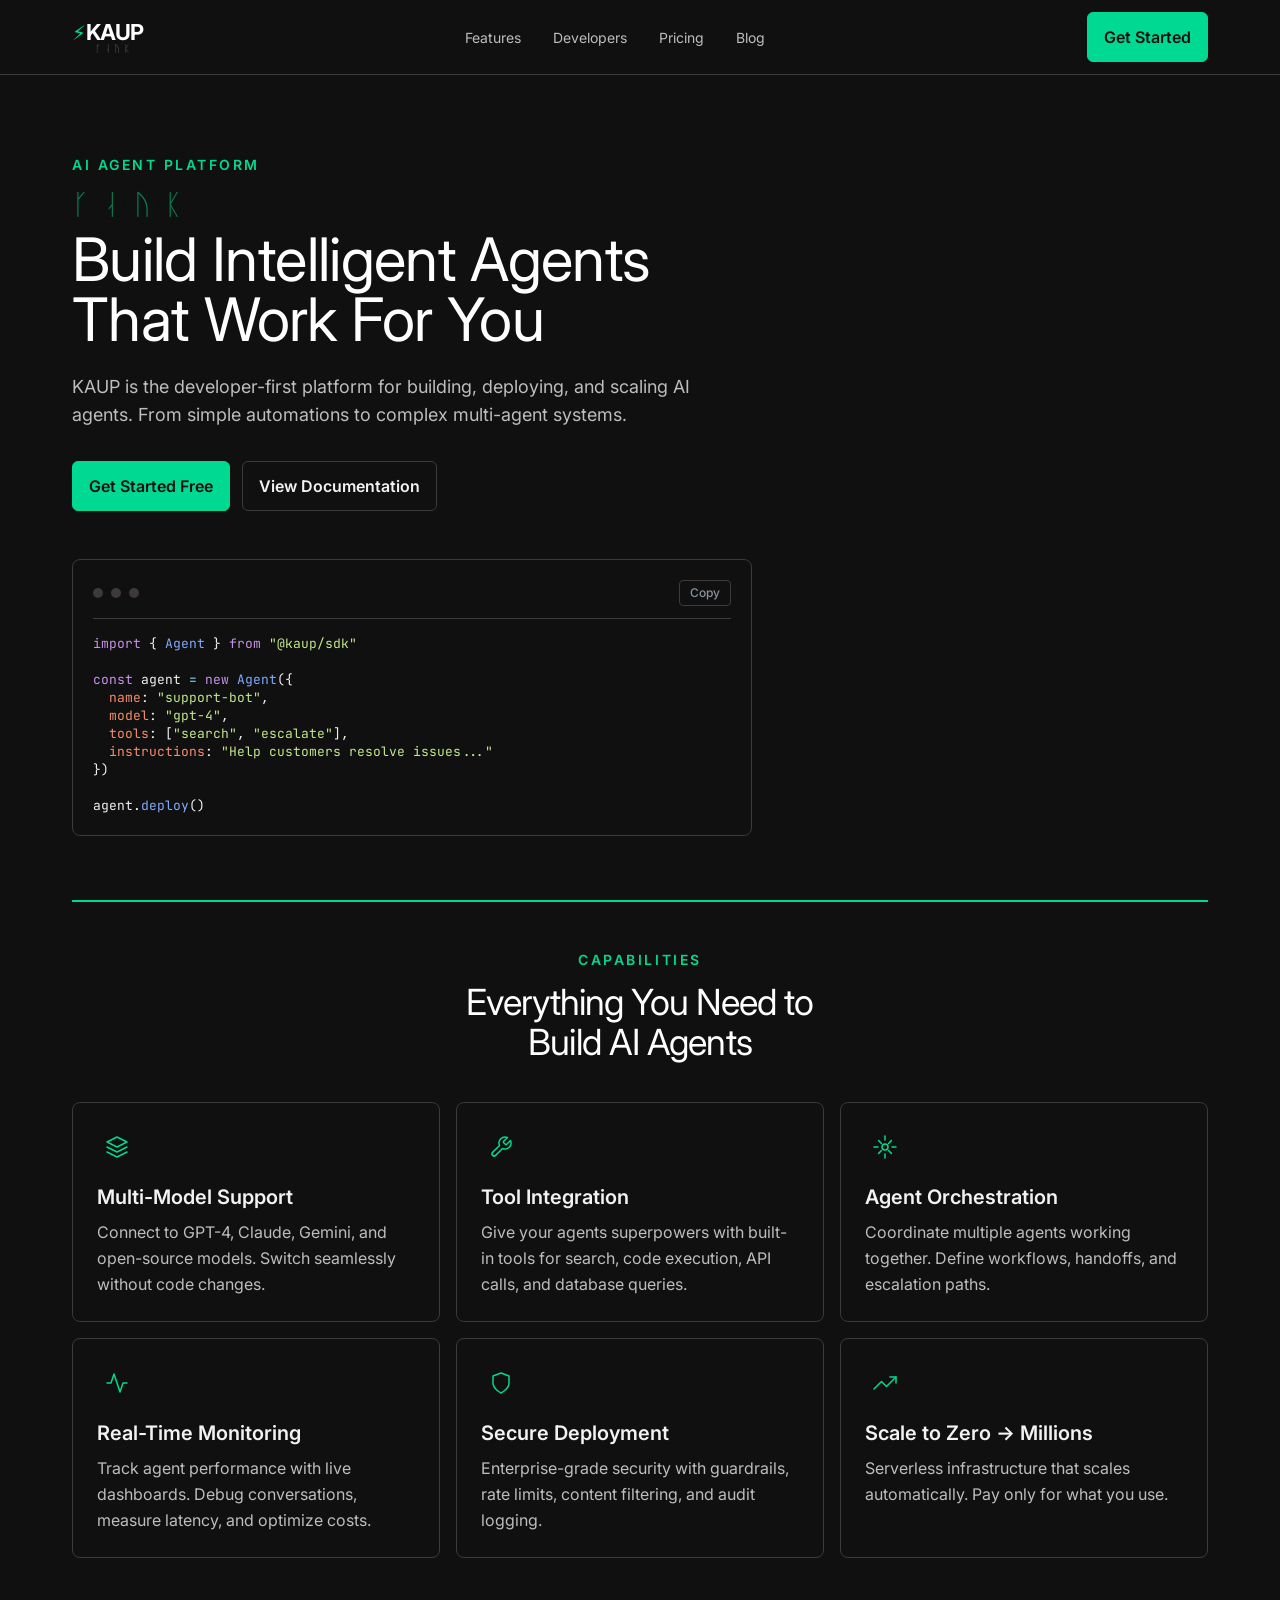
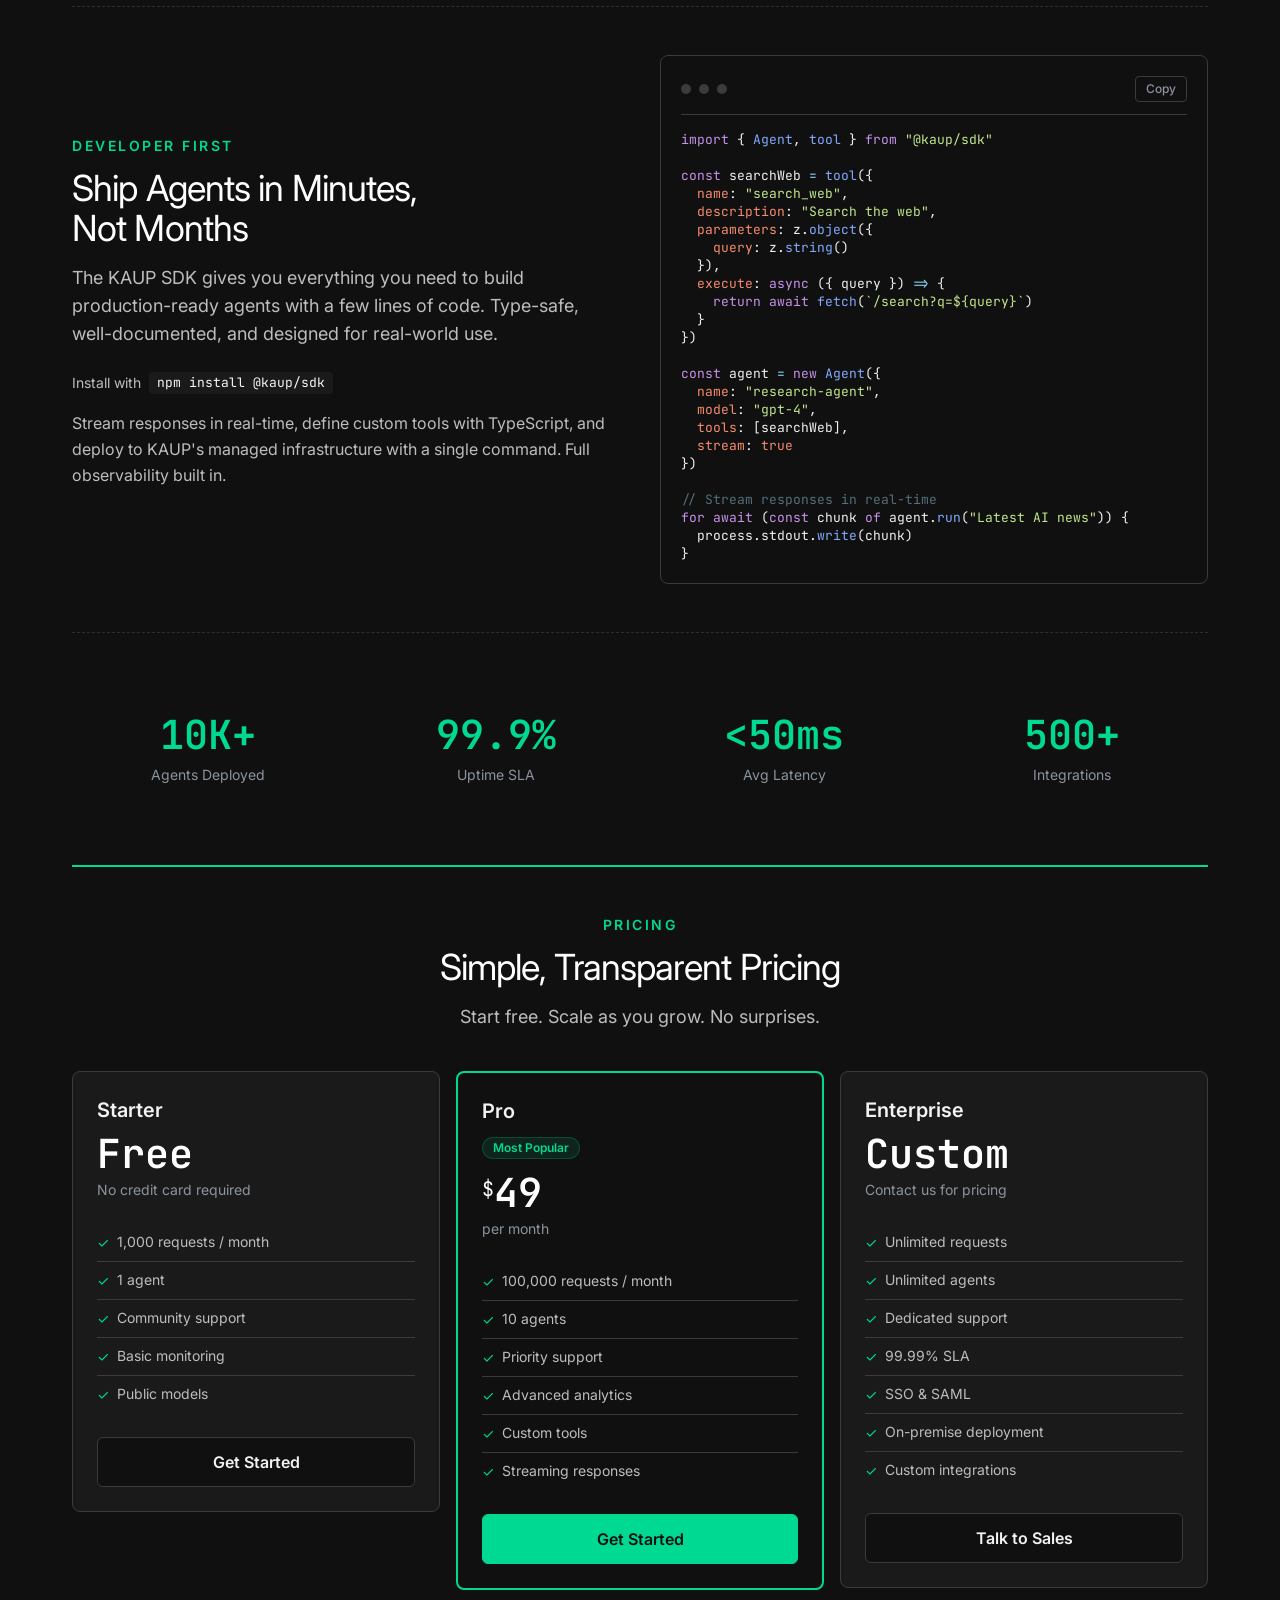
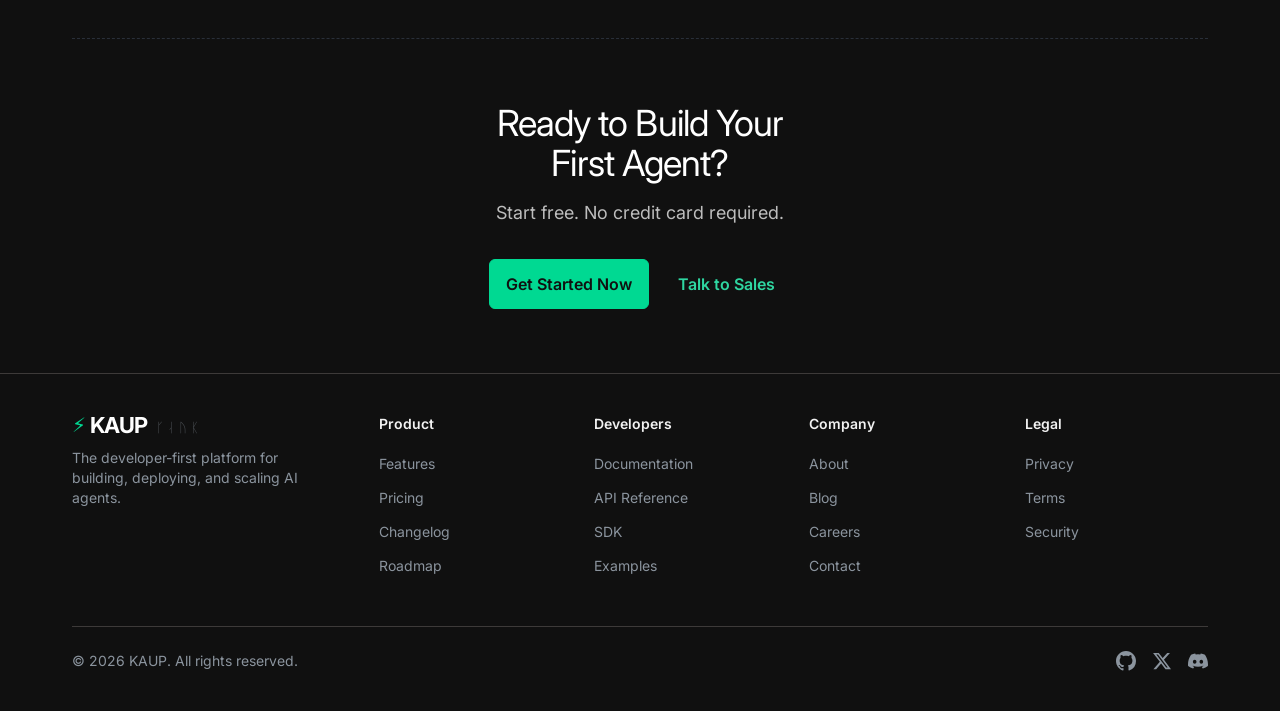
==== commit ea39dd8e: "🥚 feat: add KAUP runic branding ᚴᛆᚢᛕ across hero, nav, and footer - Hero: runic text with hover tool" ====
--- a/index.html
+++ b/index.html
@@ -387,6 +387,26 @@
       font-size: 20px;
     }
 
+    /* ── Nav Runic ── */
+    .nav-logo-group {
+      display: flex;
+      flex-direction: column;
+      gap: 0;
+    }
+
+    .nav-runic {
+      font-family: var(--ff-mono);
+      font-size: 10px;
+      font-weight: 400;
+      letter-spacing: 0.35em;
+      color: var(--mute);
+      opacity: 0.6;
+      line-height: 1;
+      margin-top: 1px;
+      margin-left: 23px;
+      user-select: none;
+    }
+
     .nav-links {
       display: flex;
       align-items: center;
@@ -494,6 +514,54 @@
       margin-bottom: var(--sp-lg);
     }
 
+    /* ── Runic Branding ── */
+    .hero-runic {
+      position: relative;
+      display: inline-block;
+      font-size: 28px;
+      letter-spacing: 0.5em;
+      color: var(--primary);
+      opacity: 0.55;
+      margin-bottom: var(--sp-md);
+      cursor: default;
+      transition: opacity 0.4s ease;
+      text-shadow: 0 0 20px rgba(0, 217, 146, 0.15);
+      user-select: none;
+    }
+
+    .hero-runic:hover {
+      opacity: 1;
+      text-shadow: 0 0 30px rgba(0, 217, 146, 0.35);
+    }
+
+    .hero-runic::after {
+      content: 'KAUP in Runic — to trade, to buy';
+      position: absolute;
+      bottom: calc(100% + 10px);
+      left: 50%;
+      transform: translateX(-50%) translateY(4px);
+      font-family: var(--ff-sans);
+      font-size: 12px;
+      font-weight: 400;
+      letter-spacing: normal;
+      text-transform: none;
+      color: var(--ink);
+      background-color: var(--canvas-soft);
+      border: 1px solid var(--hairline);
+      border-radius: var(--r-sm);
+      padding: 6px 12px;
+      white-space: nowrap;
+      opacity: 0;
+      pointer-events: none;
+      transition: opacity 0.25s ease, transform 0.25s ease;
+      box-shadow: 0 4px 16px rgba(0, 0, 0, 0.4);
+    }
+
+    .hero-runic:hover::after {
+      opacity: 1;
+      transform: translateX(-50%) translateY(0);
+    }
+
     .hero h1 {
       margin-bottom: var(--sp-2xl);
     }
@@ -779,8 +847,22 @@
       margin-bottom: var(--sp-4xl);
     }
 
-    .footer-brand .nav-logo {
+    .footer-brand-row {
+      display: flex;
+      align-items: baseline;
+      gap: var(--sp-sm);
       margin-bottom: var(--sp-md);
+    }
+
+    .footer-runic {
+      font-family: var(--ff-mono);
+      font-size: 13px;
+      font-weight: 400;
+      letter-spacing: 0.3em;
+      color: var(--mute);
+      opacity: 0.45;
+      line-height: 1;
+      user-select: none;
     }
 
     .footer-brand p {
@@ -979,7 +1061,10 @@
   <nav class="nav" role="navigation" aria-label="Main navigation">
     <div class="container">
       <a href="#" class="nav-logo" aria-label="KAUP Home">
-        <span class="lightning">⚡</span>KAUP
+        <div class="nav-logo-group">
+          <span><span class="lightning">⚡</span>KAUP</span>
+          <span class="nav-runic">ᚴᛆᚢᛕ</span>
+        </div>
       </a>
 
       <ul class="nav-links">
@@ -1004,7 +1089,10 @@
   <div class="mobile-menu" id="mobile-menu" role="dialog" aria-label="Mobile navigation">
     <div class="mobile-menu-header">
       <a href="#" class="nav-logo" aria-label="KAUP Home">
-        <span class="lightning">⚡</span>KAUP
+        <div class="nav-logo-group">
+          <span><span class="lightning">⚡</span>KAUP</span>
+          <span class="nav-runic">ᚴᛆᚢᛕ</span>
+        </div>
       </a>
       <button class="mobile-menu-close" aria-label="Close menu" id="mobile-close-btn">&times;</button>
     </div>
@@ -1025,6 +1113,7 @@
   <section class="hero" id="hero">
     <div class="container">
       <p class="eyebrow-mono">AI AGENT PLATFORM</p>
+      <p class="hero-runic" aria-label="KAUP in Runic">ᚴᛆᚢᛕ</p>
       <h1 class="display-xl">Build Intelligent Agents<br>That Work For You</h1>
       <p class="body-lg">KAUP is the developer-first platform for building, deploying, and scaling AI agents. From simple automations to complex multi-agent systems.</p>
 
@@ -1307,9 +1396,12 @@
     <div class="container">
       <div class="footer-top">
         <div class="footer-brand">
-          <a href="#" class="nav-logo">
-            <span class="lightning">⚡</span>KAUP
-          </a>
+          <div class="footer-brand-row">
+            <a href="#" class="nav-logo">
+              <span class="lightning">⚡</span>KAUP
+            </a>
+            <span class="footer-runic">ᚴᛆᚢᛕ</span>
+          </div>
           <p>The developer-first platform for building, deploying, and scaling AI agents.</p>
         </div>
 
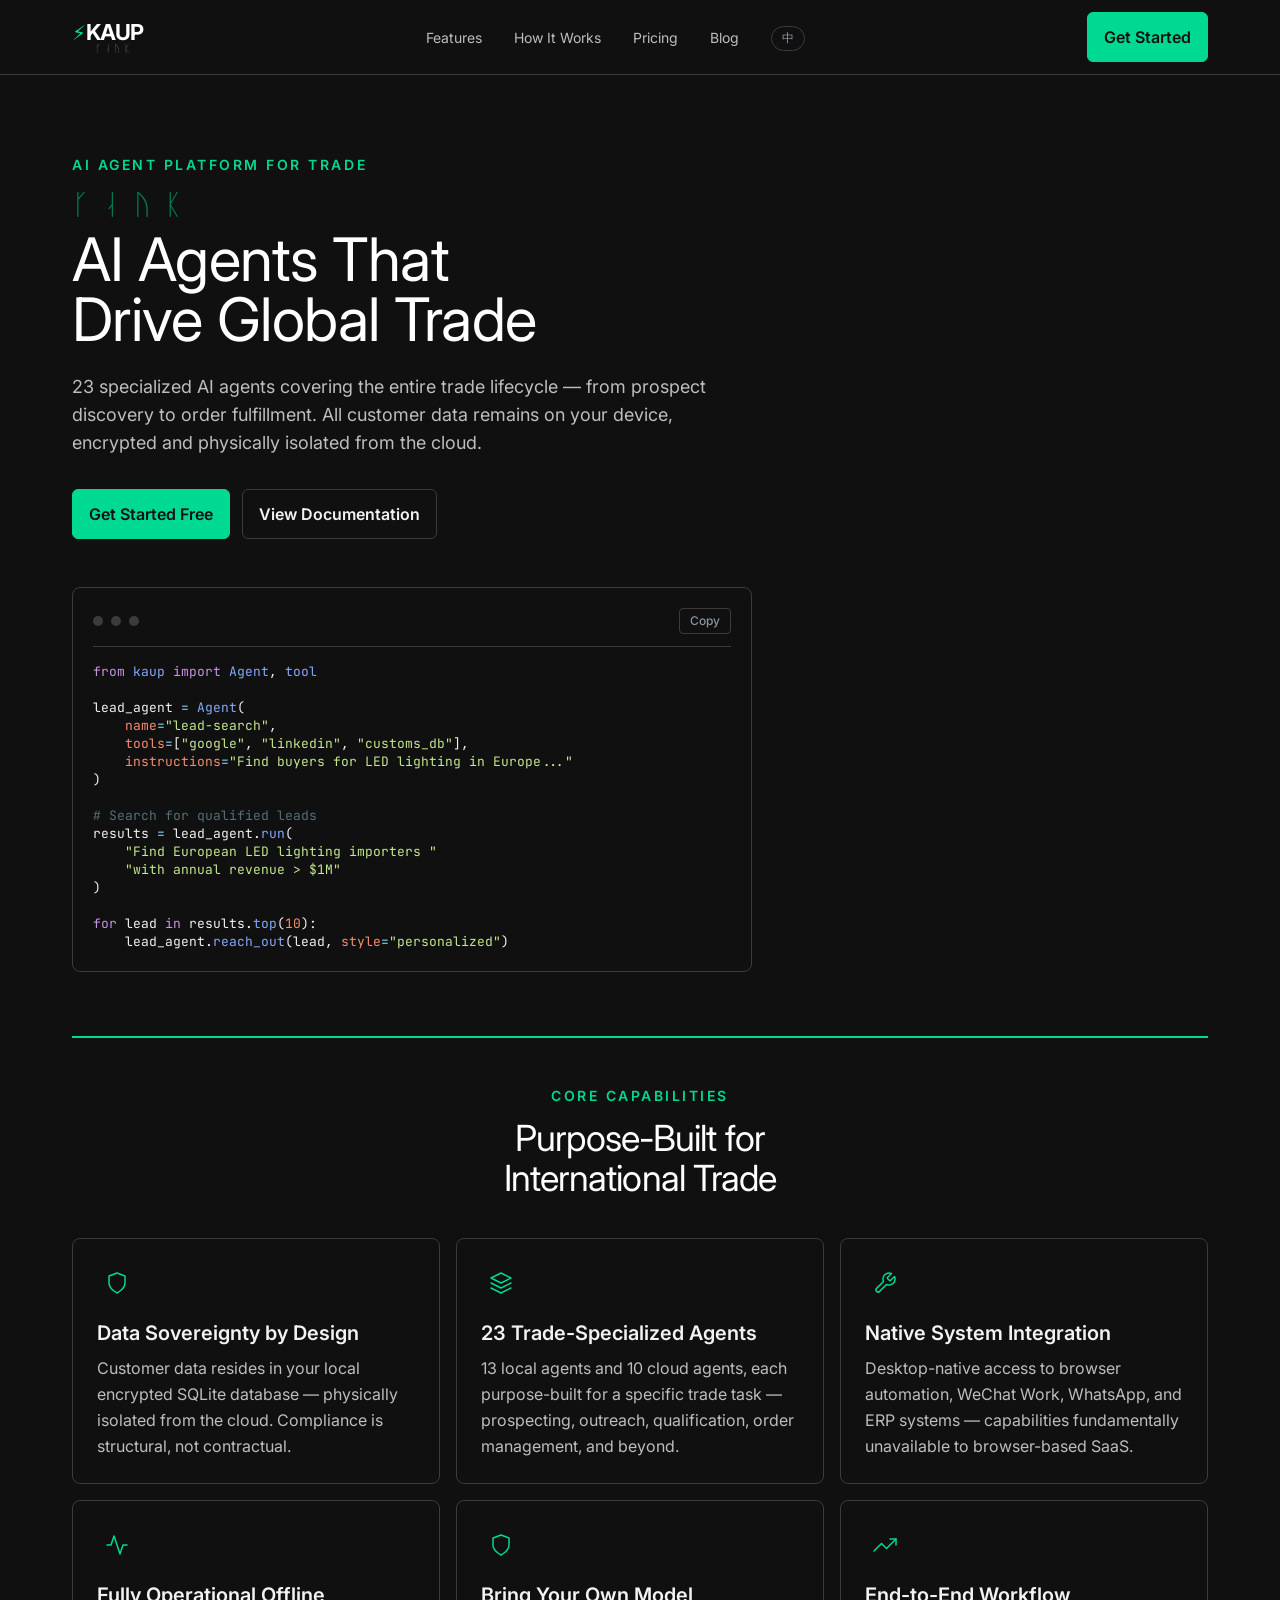
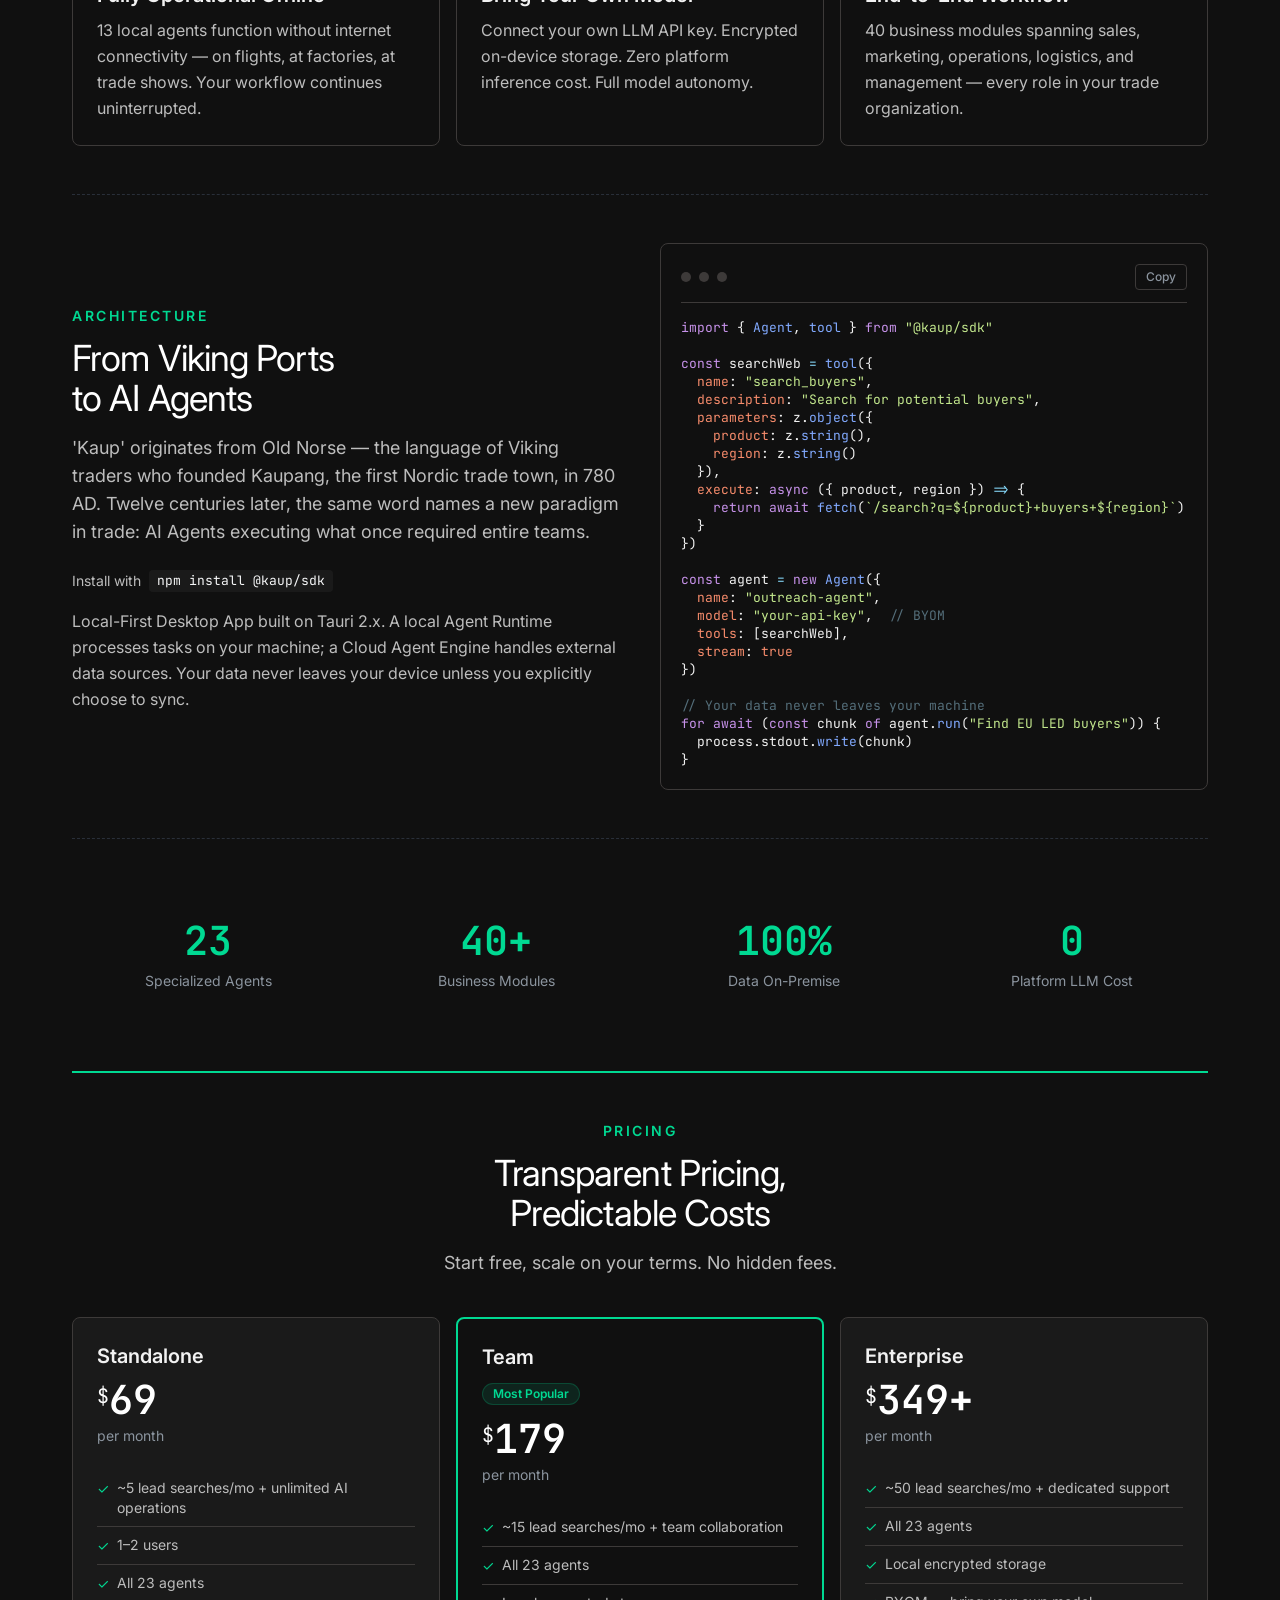
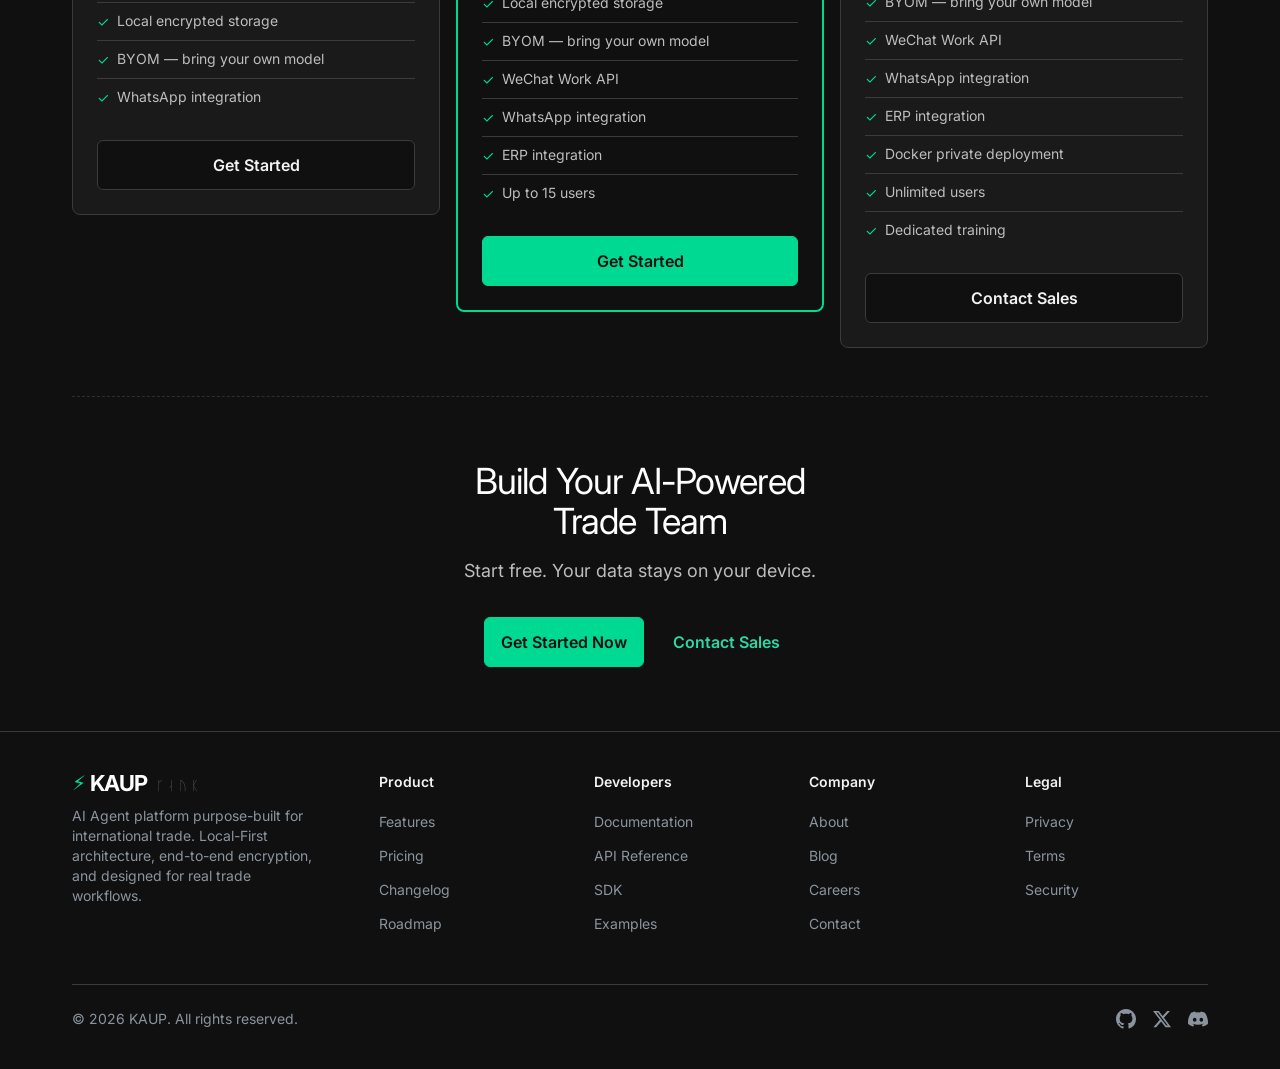
==== commit 21a2f0de: "🔍️ feat: add SEO optimization, professional i18n copy, OG image, and crawl directives - Rewrite all " ====
--- a/index.html
+++ b/index.html
@@ -1,19 +1,52 @@
 <!DOCTYPE html>
-<html lang="en">
+<html lang="zh-CN">
 <head>
   <meta charset="UTF-8">
   <meta name="viewport" content="width=device-width, initial-scale=1.0">
-  <title>KAUP — AI Agent Platform for Developers</title>
-  <meta name="description" content="KAUP is the developer-first platform for building, deploying, and scaling AI agents. From simple automations to complex multi-agent systems.">
-  <meta property="og:title" content="KAUP — AI Agent Platform">
-  <meta property="og:description" content="Build, deploy, and scale intelligent AI agents. Developer-first platform with multi-model support, tool integration, and real-time monitoring.">
+  <title data-i18n="meta.title">KAUP — AI Agent Platform for Global Trade</title>
+  <meta name="description" data-i18n="meta.description" content="KAUP is a Local-First AI Agent platform purpose-built for international trade. 23 specialized agents, data stored locally, works offline.">
+  <meta property="og:title" data-i18n="meta.title" content="KAUP — AI Agent Platform for Global Trade">
+  <meta property="og:description" data-i18n="meta.description" content="KAUP is a Local-First AI Agent platform for international trade businesses. 23 specialized agents covering the full trade workflow.">
   <meta property="og:url" content="https://kaup.ai">
   <meta property="og:type" content="website">
   <meta property="og:site_name" content="KAUP">
   <meta name="twitter:card" content="summary_large_image">
-  <meta name="twitter:title" content="KAUP — AI Agent Platform">
-  <meta name="twitter:description" content="Build, deploy, and scale intelligent AI agents. Developer-first platform.">
+  <meta name="twitter:title" data-i18n="meta.title" content="KAUP — AI Agent Platform for Global Trade">
+  <meta name="twitter:description" data-i18n="meta.description" content="KAUP is a Local-First AI Agent platform for international trade businesses. 23 specialized agents covering the full trade workflow.">
   <link rel="icon" href="data:image/svg+xml,<svg xmlns='http://www.w3.org/2000/svg' viewBox='0 0 100 100'><text y='.9em' font-size='90'>⚡</text></svg>">
+  <link rel="canonical" href="https://kaup.ai/">
+  <meta name="robots" content="index, follow, max-snippet:-1, max-image-preview:large">
+  <meta name="author" content="KAUP">
+  <meta name="theme-color" content="#101010">
+
+  <!-- Alternate languages for hreflang -->
+  <link rel="alternate" hreflang="zh-CN" href="https://kaup.ai/">
+  <link rel="alternate" hreflang="en" href="https://kaup.ai/">
+  <link rel="alternate" hreflang="x-default" href="https://kaup.ai/">
+
+  <!-- Sitemap -->
+  <link rel="sitemap" type="application/xml" href="/sitemap.xml">
+
+  <!-- Open Graph -->
+  <meta property="og:title" data-i18n="meta.title" content="KAUP — AI Agent Platform for Global Trade">
+  <meta property="og:description" data-i18n="meta.description" content="KAUP is a Local-First AI Agent platform purpose-built for international trade. 23 specialized agents, data stored locally, works offline.">
+  <meta property="og:url" content="https://kaup.ai">
+  <meta property="og:type" content="website">
+  <meta property="og:site_name" content="KAUP">
+  <meta property="og:locale" content="zh_CN">
+  <meta property="og:locale:alternate" content="en_US">
+  <meta property="og:image" content="https://kaup.ai/og-image.png">
+  <meta property="og:image:width" content="1200">
+  <meta property="og:image:height" content="630">
+  <meta property="og:image:alt" content="KAUP — AI Agent Platform for Global Trade">
+
+  <!-- Twitter Card -->
+  <meta name="twitter:card" content="summary_large_image">
+  <meta name="twitter:title" data-i18n="meta.title" content="KAUP — AI Agent Platform for Global Trade">
+  <meta name="twitter:description" data-i18n="meta.description" content="KAUP is a Local-First AI Agent platform purpose-built for international trade. 23 specialized agents, data stored locally, works offline.">
+  <meta name="twitter:image" content="https://kaup.ai/og-image.png">
+  <meta name="twitter:image:alt" content="KAUP — AI Agent Platform for Global Trade">
+
   <link rel="preconnect" href="https://fonts.googleapis.com">
   <link rel="preconnect" href="https://fonts.gstatic.com" crossorigin>
   <link href="https://fonts.googleapis.com/css2?family=Inter:wght@400;500;600;700&family=JetBrains+Mono:wght@400;500;600&display=swap" rel="stylesheet">
@@ -502,6 +535,27 @@
     .mobile-menu-cta .btn { width: 100%; }
 
     /* ═══════════════════════════════════════════════════════
+       LANG TOGGLE
+       ═══════════════════════════════════════════════════════ */
+    .lang-toggle {
+      font-family: var(--ff-mono);
+      font-size: 12px;
+      font-weight: 500;
+      color: var(--mute);
+      background: none;
+      border: 1px solid var(--hairline);
+      border-radius: var(--r-pill);
+      padding: 3px 10px;
+      cursor: pointer;
+      transition: all 0.2s ease;
+      white-space: nowrap;
+    }
+    .lang-toggle:hover {
+      color: var(--ink);
+      border-color: var(--hairline-soft);
+    }
+
+    /* ═══════════════════════════════════════════════════════
        HERO
        ═══════════════════════════════════════════════════════ */
     .hero {
@@ -645,7 +699,7 @@
     }
 
     /* ═══════════════════════════════════════════════════════
-       DEVELOPER SECTION
+       HOW IT WORKS SECTION
        ═══════════════════════════════════════════════════════ */
     .dev-section-grid {
       display: grid;
@@ -1068,14 +1122,15 @@
       </a>
 
       <ul class="nav-links">
-        <li><a href="#features" class="nav-link">Features</a></li>
-        <li><a href="#developers" class="nav-link">Developers</a></li>
-        <li><a href="#pricing" class="nav-link">Pricing</a></li>
-        <li><a href="#" class="nav-link">Blog</a></li>
+        <li><a href="#features" class="nav-link" data-i18n="nav.features">Features</a></li>
+        <li><a href="#how-it-works" class="nav-link" data-i18n="nav.howItWorks">How It Works</a></li>
+        <li><a href="#pricing" class="nav-link" data-i18n="nav.pricing">Pricing</a></li>
+        <li><a href="#" class="nav-link" data-i18n="nav.blog">Blog</a></li>
+        <li><button class="lang-toggle" id="lang-toggle" aria-label="Toggle language">EN</button></li>
       </ul>
 
       <div class="nav-cta">
-        <a href="#cta" class="btn btn-primary nav-cta-desktop">Get Started</a>
+        <a href="#cta" class="btn btn-primary nav-cta-desktop" data-i18n="nav.getStarted">Get Started</a>
         <button class="nav-hamburger" aria-label="Open menu" aria-expanded="false" id="hamburger-btn">
           <span></span>
           <span></span>
@@ -1097,13 +1152,14 @@
       <button class="mobile-menu-close" aria-label="Close menu" id="mobile-close-btn">&times;</button>
     </div>
     <ul class="mobile-menu-links">
-      <li><a href="#features" class="mobile-link">Features</a></li>
-      <li><a href="#developers" class="mobile-link">Developers</a></li>
-      <li><a href="#pricing" class="mobile-link">Pricing</a></li>
-      <li><a href="#" class="mobile-link">Blog</a></li>
+      <li><a href="#features" class="mobile-link" data-i18n="nav.features">Features</a></li>
+      <li><a href="#how-it-works" class="mobile-link" data-i18n="nav.howItWorks">How It Works</a></li>
+      <li><a href="#pricing" class="mobile-link" data-i18n="nav.pricing">Pricing</a></li>
+      <li><a href="#" class="mobile-link" data-i18n="nav.blog">Blog</a></li>
+      <li><button class="lang-toggle" id="lang-toggle-mobile" aria-label="Toggle language">EN</button></li>
     </ul>
     <div class="mobile-menu-cta">
-      <a href="#cta" class="btn btn-primary">Get Started</a>
+      <a href="#cta" class="btn btn-primary" data-i18n="nav.getStarted">Get Started</a>
     </div>
   </div>
 
@@ -1112,14 +1168,14 @@
        ═══════════════════════════════════════════════════════ -->
   <section class="hero" id="hero">
     <div class="container">
-      <p class="eyebrow-mono">AI AGENT PLATFORM</p>
+      <p class="eyebrow-mono" data-i18n="hero.eyebrow">AI AGENT PLATFORM FOR TRADE</p>
       <p class="hero-runic" aria-label="KAUP in Runic">ᚴᛆᚢᛕ</p>
-      <h1 class="display-xl">Build Intelligent Agents<br>That Work For You</h1>
-      <p class="body-lg">KAUP is the developer-first platform for building, deploying, and scaling AI agents. From simple automations to complex multi-agent systems.</p>
+      <h1 class="display-xl" data-i18n="hero.h1">AI Agents That<br>Drive Global Trade</h1>
+      <p class="body-lg" data-i18n="hero.body">23 specialized AI agents covering the entire trade lifecycle — from prospect discovery to order fulfillment. All customer data remains on your device, encrypted and physically isolated from the cloud.</p>
 
       <div class="hero-buttons">
-        <a href="#cta" class="btn btn-primary">Get Started Free</a>
-        <a href="#" class="btn btn-outline">View Documentation</a>
+        <a href="#cta" class="btn btn-primary" data-i18n="hero.cta">Get Started Free</a>
+        <a href="#" class="btn btn-outline" data-i18n="hero.docs">View Documentation</a>
       </div>
 
       <div class="hero-code">
@@ -1130,16 +1186,22 @@
             </div>
             <button class="code-mockup-copy" data-target="hero-code">Copy</button>
           </div>
-          <pre><span class="kw">import</span> { <span class="fn">Agent</span> } <span class="kw">from</span> <span class="str">"@kaup/sdk"</span>
-
-<span class="kw">const</span> agent <span class="op">=</span> <span class="kw">new</span> <span class="fn">Agent</span>({
-  <span class="prop">name</span>: <span class="str">"support-bot"</span>,
-  <span class="prop">model</span>: <span class="str">"gpt-4"</span>,
-  <span class="prop">tools</span>: [<span class="str">"search"</span>, <span class="str">"escalate"</span>],
-  <span class="prop">instructions</span>: <span class="str">"Help customers resolve issues..."</span>
-})
-
-agent.<span class="fn">deploy</span>()</pre>
+          <pre><span class="kw">from</span> <span class="fn">kaup</span> <span class="kw">import</span> <span class="fn">Agent</span>, <span class="fn">tool</span>
+
+lead_agent <span class="op">=</span> <span class="fn">Agent</span>(
+    <span class="prop">name</span><span class="op">=</span><span class="str">"lead-search"</span>,
+    <span class="prop">tools</span><span class="op">=</span>[<span class="str">"google"</span>, <span class="str">"linkedin"</span>, <span class="str">"customs_db"</span>],
+    <span class="prop">instructions</span><span class="op">=</span><span class="str">"Find buyers for LED lighting in Europe..."</span>
+)
+
+<span class="cm"># Search for qualified leads</span>
+results <span class="op">=</span> lead_agent.<span class="fn">run</span>(
+    <span class="str">"Find European LED lighting importers "</span>
+    <span class="str">"with annual revenue > $1M"</span>
+)
+
+<span class="kw">for</span> lead <span class="kw">in</span> results.<span class="fn">top</span>(<span class="num">10</span>):
+    lead_agent.<span class="fn">reach_out</span>(lead, <span class="prop">style</span><span class="op">=</span><span class="str">"personalized"</span>)</pre>
         </div>
       </div>
     </div>
@@ -1154,63 +1216,63 @@
   <section class="section" id="features">
     <div class="container">
       <div class="section-header">
-        <p class="eyebrow-mono">CAPABILITIES</p>
-        <h2 class="display-lg">Everything You Need to<br>Build AI Agents</h2>
+        <p class="eyebrow-mono" data-i18n="features.eyebrow">CORE CAPABILITIES</p>
+        <h2 class="display-lg" data-i18n="features.heading">Purpose-Built for<br>International Trade</h2>
       </div>
 
       <div class="feature-grid">
-        <!-- Multi-Model Support -->
+        <!-- Data Security First -->
+        <div class="card feature-card">
+          <div class="feature-icon">
+            <svg viewBox="0 0 24 24"><path d="M12 22s8-4 8-10V5l-8-3-8 3v7c0 6 8 10 8 10z"/></svg>
+          </div>
+          <h3 class="display-sm" data-i18n="features.f1.title">Data Sovereignty by Design</h3>
+          <p class="body-md" data-i18n="features.f1.desc">Customer data resides in your local encrypted SQLite database — physically isolated from the cloud. Compliance is structural, not contractual.</p>
+        </div>
+
+        <!-- 23 Specialized Agents -->
         <div class="card feature-card">
           <div class="feature-icon">
             <svg viewBox="0 0 24 24"><path d="M12 2L2 7l10 5 10-5-10-5z"/><path d="M2 17l10 5 10-5"/><path d="M2 12l10 5 10-5"/></svg>
           </div>
-          <h3 class="display-sm">Multi-Model Support</h3>
-          <p class="body-md">Connect to GPT-4, Claude, Gemini, and open-source models. Switch seamlessly without code changes.</p>
-        </div>
-
-        <!-- Tool Integration -->
+          <h3 class="display-sm" data-i18n="features.f2.title">23 Trade-Specialized Agents</h3>
+          <p class="body-md" data-i18n="features.f2.desc">13 local agents and 10 cloud agents, each purpose-built for a specific trade task — prospecting, outreach, qualification, order management, and beyond.</p>
+        </div>
+
+        <!-- System-Level Power -->
         <div class="card feature-card">
           <div class="feature-icon">
             <svg viewBox="0 0 24 24"><path d="M14.7 6.3a1 1 0 0 0 0 1.4l1.6 1.6a1 1 0 0 0 1.4 0l3.77-3.77a6 6 0 0 1-7.94 7.94l-6.91 6.91a2.12 2.12 0 0 1-3-3l6.91-6.91a6 6 0 0 1 7.94-7.94l-3.76 3.76z"/></svg>
           </div>
-          <h3 class="display-sm">Tool Integration</h3>
-          <p class="body-md">Give your agents superpowers with built-in tools for search, code execution, API calls, and database queries.</p>
-        </div>
-
-        <!-- Agent Orchestration -->
-        <div class="card feature-card">
-          <div class="feature-icon">
-            <svg viewBox="0 0 24 24"><circle cx="12" cy="12" r="3"/><path d="M12 1v4"/><path d="M12 19v4"/><path d="M5.64 5.64l2.83 2.83"/><path d="M15.54 15.54l2.83 2.83"/><path d="M1 12h4"/><path d="M19 12h4"/><path d="M5.64 18.36l2.83-2.83"/><path d="M15.54 8.46l2.83-2.83"/></svg>
-          </div>
-          <h3 class="display-sm">Agent Orchestration</h3>
-          <p class="body-md">Coordinate multiple agents working together. Define workflows, handoffs, and escalation paths.</p>
-        </div>
-
-        <!-- Real-Time Monitoring -->
+          <h3 class="display-sm" data-i18n="features.f3.title">Native System Integration</h3>
+          <p class="body-md" data-i18n="features.f3.desc">Desktop-native access to browser automation, WeChat Work, WhatsApp, and ERP systems — capabilities fundamentally unavailable to browser-based SaaS.</p>
+        </div>
+
+        <!-- Works Offline -->
         <div class="card feature-card">
           <div class="feature-icon">
             <svg viewBox="0 0 24 24"><path d="M22 12h-4l-3 9L9 3l-3 9H2"/></svg>
           </div>
-          <h3 class="display-sm">Real-Time Monitoring</h3>
-          <p class="body-md">Track agent performance with live dashboards. Debug conversations, measure latency, and optimize costs.</p>
-        </div>
-
-        <!-- Secure Deployment -->
+          <h3 class="display-sm" data-i18n="features.f4.title">Fully Operational Offline</h3>
+          <p class="body-md" data-i18n="features.f4.desc">13 local agents function without internet connectivity — on flights, at factories, at trade shows. Your workflow continues uninterrupted.</p>
+        </div>
+
+        <!-- BYOM -->
         <div class="card feature-card">
           <div class="feature-icon">
             <svg viewBox="0 0 24 24"><path d="M12 22s8-4 8-10V5l-8-3-8 3v7c0 6 8 10 8 10z"/></svg>
           </div>
-          <h3 class="display-sm">Secure Deployment</h3>
-          <p class="body-md">Enterprise-grade security with guardrails, rate limits, content filtering, and audit logging.</p>
-        </div>
-
-        <!-- Scale -->
+          <h3 class="display-sm" data-i18n="features.f5.title">Bring Your Own Model</h3>
+          <p class="body-md" data-i18n="features.f5.desc">Connect your own LLM API key. Encrypted on-device storage. Zero platform inference cost. Full model autonomy.</p>
+        </div>
+
+        <!-- Full Workflow -->
         <div class="card feature-card">
           <div class="feature-icon">
             <svg viewBox="0 0 24 24"><polyline points="23 6 13.5 15.5 8.5 10.5 1 18"/><polyline points="17 6 23 6 23 12"/></svg>
           </div>
-          <h3 class="display-sm">Scale to Zero → Millions</h3>
-          <p class="body-md">Serverless infrastructure that scales automatically. Pay only for what you use.</p>
+          <h3 class="display-sm" data-i18n="features.f6.title">End-to-End Workflow</h3>
+          <p class="body-md" data-i18n="features.f6.desc">40 business modules spanning sales, marketing, operations, logistics, and management — every role in your trade organization.</p>
         </div>
       </div>
     </div>
@@ -1220,22 +1282,22 @@
   <div class="container"><hr class="dashed-divider"></div>
 
   <!-- ═══════════════════════════════════════════════════════
-       DEVELOPER EXPERIENCE
+       HOW IT WORKS
        ═══════════════════════════════════════════════════════ -->
-  <section class="section" id="developers">
+  <section class="section" id="how-it-works">
     <div class="container">
       <div class="dev-section-grid">
         <div class="dev-section-text">
-          <p class="eyebrow-mono">DEVELOPER FIRST</p>
-          <h2 class="display-lg">Ship Agents in Minutes,<br>Not Months</h2>
-          <p class="body-lg">The KAUP SDK gives you everything you need to build production-ready agents with a few lines of code. Type-safe, well-documented, and designed for real-world use.</p>
+          <p class="eyebrow-mono" data-i18n="hiw.eyebrow">ARCHITECTURE</p>
+          <h2 class="display-lg" data-i18n="hiw.heading">From Viking Ports<br>to AI Agents</h2>
+          <p class="body-lg" data-i18n="hiw.body">'Kaup' originates from Old Norse — the language of Viking traders who founded Kaupang, the first Nordic trade town, in 780 AD. Twelve centuries later, the same word names a new paradigm in trade: AI Agents executing what once required entire teams.</p>
 
           <div class="install-row">
             <span class="body-sm">Install with</span>
             <code class="code-chip">npm install @kaup/sdk</code>
           </div>
 
-          <p class="body-md">Stream responses in real-time, define custom tools with TypeScript, and deploy to KAUP's managed infrastructure with a single command. Full observability built in.</p>
+          <p class="body-md" data-i18n="hiw.body2">Local-First Desktop App built on Tauri 2.x. A local Agent Runtime processes tasks on your machine; a Cloud Agent Engine handles external data sources. Your data never leaves your device unless you explicitly choose to sync.</p>
         </div>
 
         <div>
@@ -1249,25 +1311,26 @@
             <pre><span class="kw">import</span> { <span class="fn">Agent</span>, <span class="fn">tool</span> } <span class="kw">from</span> <span class="str">"@kaup/sdk"</span>
 
 <span class="kw">const</span> searchWeb <span class="op">=</span> <span class="fn">tool</span>({
-  <span class="prop">name</span>: <span class="str">"search_web"</span>,
-  <span class="prop">description</span>: <span class="str">"Search the web"</span>,
+  <span class="prop">name</span>: <span class="str">"search_buyers"</span>,
+  <span class="prop">description</span>: <span class="str">"Search for potential buyers"</span>,
   <span class="prop">parameters</span>: z.<span class="fn">object</span>({
-    <span class="prop">query</span>: z.<span class="fn">string</span>()
+    <span class="prop">product</span>: z.<span class="fn">string</span>(),
+    <span class="prop">region</span>: z.<span class="fn">string</span>()
   }),
-  <span class="prop">execute</span>: <span class="kw">async</span> ({ query }) <span class="op">=></span> {
-    <span class="kw">return</span> <span class="kw">await</span> <span class="fn">fetch</span>(<span class="str">`/search?q=${query}`</span>)
+  <span class="prop">execute</span>: <span class="kw">async</span> ({ product, region }) <span class="op">=></span> {
+    <span class="kw">return</span> <span class="kw">await</span> <span class="fn">fetch</span>(<span class="str">`/search?q=${product}+buyers+${region}`</span>)
   }
 })
 
 <span class="kw">const</span> agent <span class="op">=</span> <span class="kw">new</span> <span class="fn">Agent</span>({
-  <span class="prop">name</span>: <span class="str">"research-agent"</span>,
-  <span class="prop">model</span>: <span class="str">"gpt-4"</span>,
+  <span class="prop">name</span>: <span class="str">"outreach-agent"</span>,
+  <span class="prop">model</span>: <span class="str">"your-api-key"</span>,  <span class="cm">// BYOM</span>
   <span class="prop">tools</span>: [searchWeb],
   <span class="prop">stream</span>: <span class="num">true</span>
 })
 
-<span class="cm">// Stream responses in real-time</span>
-<span class="kw">for await</span> (<span class="kw">const</span> chunk <span class="kw">of</span> agent.<span class="fn">run</span>(<span class="str">"Latest AI news"</span>)) {
+<span class="cm">// Your data never leaves your machine</span>
+<span class="kw">for await</span> (<span class="kw">const</span> chunk <span class="kw">of</span> agent.<span class="fn">run</span>(<span class="str">"Find EU LED buyers"</span>)) {
   process.stdout.<span class="fn">write</span>(chunk)
 }</pre>
           </div>
@@ -1286,20 +1349,20 @@
     <div class="container">
       <div class="metrics-grid">
         <div class="metric-card">
-          <div class="metric-value">10K+</div>
-          <div class="metric-label">Agents Deployed</div>
+          <div class="metric-value">23</div>
+          <div class="metric-label" data-i18n="metrics.agents">Specialized Agents</div>
         </div>
         <div class="metric-card">
-          <div class="metric-value">99.9%</div>
-          <div class="metric-label">Uptime SLA</div>
+          <div class="metric-value">40+</div>
+          <div class="metric-label" data-i18n="metrics.modules">Business Modules</div>
         </div>
         <div class="metric-card">
-          <div class="metric-value">&lt;50ms</div>
-          <div class="metric-label">Avg Latency</div>
+          <div class="metric-value">100%</div>
+          <div class="metric-label" data-i18n="metrics.local">Data On-Premise</div>
         </div>
         <div class="metric-card">
-          <div class="metric-value">500+</div>
-          <div class="metric-label">Integrations</div>
+          <div class="metric-value">0</div>
+          <div class="metric-label" data-i18n="metrics.cost">Platform LLM Cost</div>
         </div>
       </div>
     </div>
@@ -1314,59 +1377,65 @@
   <section class="section" id="pricing">
     <div class="container">
       <div class="section-header">
-        <p class="eyebrow-mono">PRICING</p>
-        <h2 class="display-lg">Simple, Transparent Pricing</h2>
-        <p class="body-lg">Start free. Scale as you grow. No surprises.</p>
+        <p class="eyebrow-mono" data-i18n="pricing.eyebrow">PRICING</p>
+        <h2 class="display-lg" data-i18n="pricing.heading">Transparent Pricing,<br>Predictable Costs</h2>
+        <p class="body-lg" data-i18n="pricing.sub">Start free, scale on your terms. No hidden fees.</p>
       </div>
 
       <div class="pricing-grid">
-        <!-- Starter -->
+        <!-- L1 单机版 -->
         <div class="pricing-card">
-          <div class="pricing-tier-name">Starter</div>
-          <div class="pricing-price">Free</div>
-          <div class="pricing-period">No credit card required</div>
+          <div class="pricing-tier-name" data-i18n="pricing.l1.name">Standalone</div>
+          <div class="pricing-price" data-i18n="pricing.l1.price"><span class="currency">$</span>69</div>
+          <div class="pricing-period" data-i18n="pricing.l1.period">per month</div>
           <ul class="pricing-features">
-            <li><span class="check">✓</span> 1,000 requests / month</li>
-            <li><span class="check">✓</span> 1 agent</li>
-            <li><span class="check">✓</span> Community support</li>
-            <li><span class="check">✓</span> Basic monitoring</li>
-            <li><span class="check">✓</span> Public models</li>
+            <li><span class="check">✓</span><span data-i18n="pricing.l1.desc">~5 lead searches/mo + unlimited AI operations</span></li>
+            <li><span class="check">✓</span><span data-i18n="pricing.l1.f1">1–2 users</span></li>
+            <li><span class="check">✓</span><span data-i18n="pricing.l1.f2">All 23 agents</span></li>
+            <li><span class="check">✓</span><span data-i18n="pricing.l1.f3">Local encrypted storage</span></li>
+            <li><span class="check">✓</span><span data-i18n="pricing.l1.f4">BYOM — bring your own model</span></li>
+            <li><span class="check">✓</span><span data-i18n="pricing.l1.f5">WhatsApp integration</span></li>
           </ul>
-          <a href="#cta" class="btn btn-outline">Get Started</a>
-        </div>
-
-        <!-- Pro — Featured -->
+          <a href="#cta" class="btn btn-outline" data-i18n="pricing.l1.btn">Get Started</a>
+        </div>
+
+        <!-- L2 团队版 — Featured -->
         <div class="pricing-card featured">
-          <div class="pricing-tier-name">Pro</div>
-          <span class="pricing-badge">Most Popular</span>
-          <div class="pricing-price"><span class="currency">$</span>49</div>
-          <div class="pricing-period">per month</div>
+          <div class="pricing-tier-name" data-i18n="pricing.l2.name">Team</div>
+          <span class="pricing-badge" data-i18n="pricing.l2.badge">Most Popular</span>
+          <div class="pricing-price" data-i18n="pricing.l2.price"><span class="currency">$</span>179</div>
+          <div class="pricing-period" data-i18n="pricing.l2.period">per month</div>
           <ul class="pricing-features">
-            <li><span class="check">✓</span> 100,000 requests / month</li>
-            <li><span class="check">✓</span> 10 agents</li>
-            <li><span class="check">✓</span> Priority support</li>
-            <li><span class="check">✓</span> Advanced analytics</li>
-            <li><span class="check">✓</span> Custom tools</li>
-            <li><span class="check">✓</span> Streaming responses</li>
+            <li><span class="check">✓</span><span data-i18n="pricing.l2.desc">~15 lead searches/mo + team collaboration</span></li>
+            <li><span class="check">✓</span><span data-i18n="pricing.l2.f1">All 23 agents</span></li>
+            <li><span class="check">✓</span><span data-i18n="pricing.l2.f2">Local encrypted storage</span></li>
+            <li><span class="check">✓</span><span data-i18n="pricing.l2.f3">BYOM — bring your own model</span></li>
+            <li><span class="check">✓</span><span data-i18n="pricing.l2.f4">WeChat Work API</span></li>
+            <li><span class="check">✓</span><span data-i18n="pricing.l2.f5">WhatsApp integration</span></li>
+            <li><span class="check">✓</span><span data-i18n="pricing.l2.f6">ERP integration</span></li>
+            <li><span class="check">✓</span><span data-i18n="pricing.l2.f7">Up to 15 users</span></li>
           </ul>
-          <a href="#cta" class="btn btn-primary">Get Started</a>
-        </div>
-
-        <!-- Enterprise -->
+          <a href="#cta" class="btn btn-primary" data-i18n="pricing.l2.btn">Get Started</a>
+        </div>
+
+        <!-- L3 企业版 -->
         <div class="pricing-card">
-          <div class="pricing-tier-name">Enterprise</div>
-          <div class="pricing-price">Custom</div>
-          <div class="pricing-period">Contact us for pricing</div>
+          <div class="pricing-tier-name" data-i18n="pricing.l3.name">Enterprise</div>
+          <div class="pricing-price" data-i18n="pricing.l3.price"><span class="currency">$</span>349+</div>
+          <div class="pricing-period" data-i18n="pricing.l3.period">per month</div>
           <ul class="pricing-features">
-            <li><span class="check">✓</span> Unlimited requests</li>
-            <li><span class="check">✓</span> Unlimited agents</li>
-            <li><span class="check">✓</span> Dedicated support</li>
-            <li><span class="check">✓</span> 99.99% SLA</li>
-            <li><span class="check">✓</span> SSO &amp; SAML</li>
-            <li><span class="check">✓</span> On-premise deployment</li>
-            <li><span class="check">✓</span> Custom integrations</li>
+            <li><span class="check">✓</span><span data-i18n="pricing.l3.desc">~50 lead searches/mo + dedicated support</span></li>
+            <li><span class="check">✓</span><span data-i18n="pricing.l3.f1">All 23 agents</span></li>
+            <li><span class="check">✓</span><span data-i18n="pricing.l3.f2">Local encrypted storage</span></li>
+            <li><span class="check">✓</span><span data-i18n="pricing.l3.f3">BYOM — bring your own model</span></li>
+            <li><span class="check">✓</span><span data-i18n="pricing.l3.f4">WeChat Work API</span></li>
+            <li><span class="check">✓</span><span data-i18n="pricing.l3.f5">WhatsApp integration</span></li>
+            <li><span class="check">✓</span><span data-i18n="pricing.l3.f6">ERP integration</span></li>
+            <li><span class="check">✓</span><span data-i18n="pricing.l3.f7">Docker private deployment</span></li>
+            <li><span class="check">✓</span><span data-i18n="pricing.l3.f8">Unlimited users</span></li>
+            <li><span class="check">✓</span><span data-i18n="pricing.l3.f9">Dedicated training</span></li>
           </ul>
-          <a href="#" class="btn btn-outline">Talk to Sales</a>
+          <a href="#" class="btn btn-outline" data-i18n="pricing.l3.btn">Contact Sales</a>
         </div>
       </div>
     </div>
@@ -1380,11 +1449,11 @@
        ═══════════════════════════════════════════════════════ -->
   <section class="cta-section" id="cta">
     <div class="container">
-      <h2 class="display-lg">Ready to Build Your<br>First Agent?</h2>
-      <p class="body-lg">Start free. No credit card required.</p>
+      <h2 class="display-lg" data-i18n="cta.heading">Build Your AI-Powered<br>Trade Team</h2>
+      <p class="body-lg" data-i18n="cta.body">Start free. Your data stays on your device.</p>
       <div class="cta-buttons">
-        <a href="#" class="btn btn-primary">Get Started Now</a>
-        <a href="#" class="btn btn-ghost-green">Talk to Sales</a>
+        <a href="#" class="btn btn-primary" data-i18n="cta.primary">Get Started Now</a>
+        <a href="#" class="btn btn-ghost-green" data-i18n="cta.secondary">Contact Sales</a>
       </div>
     </div>
   </section>
@@ -1402,51 +1471,51 @@
             </a>
             <span class="footer-runic">ᚴᛆᚢᛕ</span>
           </div>
-          <p>The developer-first platform for building, deploying, and scaling AI agents.</p>
+          <p data-i18n="footer.brand">AI Agent platform purpose-built for international trade. Local-First architecture, end-to-end encryption, and designed for real trade workflows.</p>
         </div>
 
         <div class="footer-col">
-          <h4>Product</h4>
+          <h4 data-i18n="footer.product">Product</h4>
           <ul>
-            <li><a href="#features">Features</a></li>
-            <li><a href="#pricing">Pricing</a></li>
-            <li><a href="#">Changelog</a></li>
-            <li><a href="#">Roadmap</a></li>
+            <li><a href="#features" data-i18n="footer.product.f1">Features</a></li>
+            <li><a href="#pricing" data-i18n="footer.product.f2">Pricing</a></li>
+            <li><a href="#" data-i18n="footer.product.f3">Changelog</a></li>
+            <li><a href="#" data-i18n="footer.product.f4">Roadmap</a></li>
           </ul>
         </div>
 
         <div class="footer-col">
-          <h4>Developers</h4>
+          <h4 data-i18n="footer.developers">Developers</h4>
           <ul>
-            <li><a href="#">Documentation</a></li>
-            <li><a href="#">API Reference</a></li>
-            <li><a href="#">SDK</a></li>
-            <li><a href="#">Examples</a></li>
+            <li><a href="#" data-i18n="footer.dev.f1">Documentation</a></li>
+            <li><a href="#" data-i18n="footer.dev.f2">API Reference</a></li>
+            <li><a href="#" data-i18n="footer.dev.f3">SDK</a></li>
+            <li><a href="#" data-i18n="footer.dev.f4">Examples</a></li>
           </ul>
         </div>
 
         <div class="footer-col">
-          <h4>Company</h4>
+          <h4 data-i18n="footer.company">Company</h4>
           <ul>
-            <li><a href="#">About</a></li>
-            <li><a href="#">Blog</a></li>
-            <li><a href="#">Careers</a></li>
-            <li><a href="#">Contact</a></li>
+            <li><a href="#" data-i18n="footer.co.f1">About</a></li>
+            <li><a href="#" data-i18n="footer.co.f2">Blog</a></li>
+            <li><a href="#" data-i18n="footer.co.f3">Careers</a></li>
+            <li><a href="#" data-i18n="footer.co.f4">Contact</a></li>
           </ul>
         </div>
 
         <div class="footer-col">
-          <h4>Legal</h4>
+          <h4 data-i18n="footer.legal">Legal</h4>
           <ul>
-            <li><a href="#">Privacy</a></li>
-            <li><a href="#">Terms</a></li>
-            <li><a href="#">Security</a></li>
+            <li><a href="#" data-i18n="footer.legal.f1">Privacy</a></li>
+            <li><a href="#" data-i18n="footer.legal.f2">Terms</a></li>
+            <li><a href="#" data-i18n="footer.legal.f3">Security</a></li>
           </ul>
         </div>
       </div>
 
       <div class="footer-bottom">
-        <p>&copy; 2026 KAUP. All rights reserved.</p>
+        <p data-i18n="footer.copyright">&copy; 2026 KAUP. All rights reserved.</p>
         <div class="footer-socials">
           <!-- GitHub -->
           <a href="#" aria-label="GitHub">
@@ -1469,13 +1538,194 @@
        JAVASCRIPT
        ═══════════════════════════════════════════════════════ -->
   <script>
+    // ── i18n System ──
+    var i18n = {
+      'meta.title': {
+        en: 'KAUP — AI Agent Platform for Global Trade',
+        zh: 'KAUP — 外贸 AI Agent 智能平台'
+      },
+      'meta.description': {
+        en: 'KAUP is a Local-First AI Agent platform purpose-built for international trade. 23 specialized agents, data stored locally, works offline.',
+        zh: 'KAUP 是面向外贸行业的 Local-First AI Agent 平台，预置 23 个专业 Agent 覆盖外贸全流程，数据本地加密存储，离线可用。'
+      },
+      'nav.features': { en: 'Features', zh: '功能' },
+      'nav.howItWorks': { en: 'How It Works', zh: '产品架构' },
+      'nav.pricing': { en: 'Pricing', zh: '定价' },
+      'nav.blog': { en: 'Blog', zh: '博客' },
+      'nav.getStarted': { en: 'Get Started', zh: '开始使用' },
+      'hero.eyebrow': { en: 'AI AGENT PLATFORM FOR TRADE', zh: '外贸 AI Agent 平台' },
+      'hero.h1': { en: 'AI Agents That<br>Drive Global Trade', zh: 'AI 智能体<br>驱动全球贸易' },
+      'hero.body': {
+        en: '23 specialized AI agents covering the entire trade lifecycle — from prospect discovery to order fulfillment. All customer data remains on your device, encrypted and physically isolated from the cloud.',
+        zh: '23 个专业 AI Agent 覆盖外贸全生命周期——从客户发现到订单交付。客户数据始终存储于本地加密数据库，与云端物理隔离。'
+      },
+      'hero.cta': { en: 'Get Started Free', zh: '免费体验' },
+      'hero.docs': { en: 'View Documentation', zh: '查阅文档' },
+      'features.eyebrow': { en: 'CORE CAPABILITIES', zh: '核心能力' },
+      'features.heading': { en: 'Purpose-Built for<br>International Trade', zh: '为国际贸易<br>深度定制' },
+      'features.f1.title': { en: 'Data Sovereignty by Design', zh: '数据主权，架构先行' },
+      'features.f1.desc': {
+        en: 'Customer data resides in your local encrypted SQLite database — physically isolated from the cloud. Compliance is structural, not contractual.',
+        zh: '客户数据存储于本地加密 SQLite 数据库，与云端物理隔离。合规是架构层面的保障，而非一纸承诺。'
+      },
+      'features.f2.title': { en: '23 Trade-Specialized Agents', zh: '23 个外贸专业 Agent' },
+      'features.f2.desc': {
+        en: '13 local agents and 10 cloud agents, each purpose-built for a specific trade task — prospecting, outreach, qualification, order management, and beyond.',
+        zh: '13 个本地 Agent 与 10 个云端 Agent 协同运作，各自针对特定外贸环节深度优化——获客、触达、资信调查、订单管理，全面覆盖。'
+      },
+      'features.f3.title': { en: 'Native System Integration', zh: '系统级原生集成' },
+      'features.f3.desc': {
+        en: 'Desktop-native access to browser automation, WeChat Work, WhatsApp, and ERP systems — capabilities fundamentally unavailable to browser-based SaaS.',
+        zh: '桌面级原生能力：浏览器自动化、企业微信、WhatsApp、ERP 直连——基于浏览器的 SaaS 架构无法实现。'
+      },
+      'features.f4.title': { en: 'Fully Operational Offline', zh: '离线环境，完整可用' },
+      'features.f4.desc': {
+        en: '13 local agents function without internet connectivity — on flights, at factories, at trade shows. Your workflow continues uninterrupted.',
+        zh: '13 个本地 Agent 无需网络即可运行——飞机上、工厂里、展会中，业务流程不中断。'
+      },
+      'features.f5.title': { en: 'Bring Your Own Model', zh: '自带模型 (BYOM)' },
+      'features.f5.desc': {
+        en: 'Connect your own LLM API key. Encrypted on-device storage. Zero platform inference cost. Full model autonomy.',
+        zh: '接入自有 LLM API Key，密钥加密存储于本地操作系统密钥链。平台零推理成本，模型选择权完全归属用户。'
+      },
+      'features.f6.title': { en: 'End-to-End Workflow', zh: '端到端业务覆盖' },
+      'features.f6.desc': {
+        en: '40 business modules spanning sales, marketing, operations, logistics, and management — every role in your trade organization.',
+        zh: '40 个业务模块贯穿业务拓展、市场营销、运营管理、物流履约与经营管理——覆盖外贸企业全部职能角色。'
+      },
+      'hiw.eyebrow': { en: 'ARCHITECTURE', zh: '产品架构' },
+      'hiw.heading': { en: 'From Viking Ports<br>to AI Agents', zh: '从峡湾到云端' },
+      'hiw.body': {
+        en: '\'Kaup\' originates from Old Norse — the language of Viking traders who founded Kaupang, the first Nordic trade town, in 780 AD. Twelve centuries later, the same word names a new paradigm in trade: AI Agents executing what once required entire teams.',
+        zh: '"Kaup"源自古诺尔斯语——公元 780 年，维京商人在挪威峡湾建立了第一个北欧贸易城镇 Kaupang。十二个世纪后的今天，同一个词开启了一种全新的贸易范式：AI Agent 执行过去需要整个团队协作才能完成的贸易流程。'
+      },
+      'hiw.body2': {
+        en: 'Local-First Desktop App built on Tauri 2.x. A local Agent Runtime processes tasks on your machine; a Cloud Agent Engine handles external data sources. Your data never leaves your device unless you explicitly choose to sync.',
+        zh: '基于 Tauri 2.x 构建的 Local-First 桌面应用。本地 Agent Runtime 在你的设备上处理任务，云端 Agent Engine 对接外部数据源。除非你主动启用同步，数据不会离开你的设备。'
+      },
+      'metrics.agents': { en: 'Specialized Agents', zh: '专业 Agent' },
+      'metrics.modules': { en: 'Business Modules', zh: '业务模块' },
+      'metrics.local': { en: 'Data On-Premise', zh: '数据本地化' },
+      'metrics.cost': { en: 'Platform LLM Cost', zh: '平台推理成本' },
+      'pricing.eyebrow': { en: 'PRICING', zh: '定价方案' },
+      'pricing.heading': { en: 'Transparent Pricing,<br>Predictable Costs', zh: '定价透明，<br>成本可控' },
+      'pricing.sub': { en: 'Start free, scale on your terms. No hidden fees.', zh: '免费起步，按需扩展，无隐藏费用。' },
+      'pricing.l1.name': { en: 'Standalone', zh: '单机版' },
+      'pricing.l1.price': { en: '<span class="currency">$</span>69', zh: '<span class="currency">¥</span>499' },
+      'pricing.l1.period': { en: 'per month', zh: '每月' },
+      'pricing.l1.desc': { en: '~5 lead searches/mo + unlimited AI operations', zh: '每月约 5 次线索搜索 + 不限 AI 操作' },
+      'pricing.l1.f1': { en: '1–2 users', zh: '1–2 人使用' },
+      'pricing.l1.f2': { en: 'All 23 agents', zh: '全部 23 个 Agent' },
+      'pricing.l1.f3': { en: 'Local encrypted storage', zh: '本地加密存储' },
+      'pricing.l1.f4': { en: 'BYOM — bring your own model', zh: 'BYOM 自带模型' },
+      'pricing.l1.f5': { en: 'WhatsApp integration', zh: 'WhatsApp 集成' },
+      'pricing.l1.btn': { en: 'Get Started', zh: '开始使用' },
+      'pricing.l2.name': { en: 'Team', zh: '团队版' },
+      'pricing.l2.badge': { en: 'Most Popular', zh: '最受欢迎' },
+      'pricing.l2.price': { en: '<span class="currency">$</span>179', zh: '<span class="currency">¥</span>1,299' },
+      'pricing.l2.period': { en: 'per month', zh: '每月' },
+      'pricing.l2.desc': { en: '~15 lead searches/mo + team collaboration', zh: '每月约 15 次线索搜索 + 团队协作' },
+      'pricing.l2.f1': { en: 'All 23 agents', zh: '全部 23 个 Agent' },
+      'pricing.l2.f2': { en: 'Local encrypted storage', zh: '本地加密存储' },
+      'pricing.l2.f3': { en: 'BYOM — bring your own model', zh: 'BYOM 自带模型' },
+      'pricing.l2.f4': { en: 'WeChat Work API', zh: '企业微信 API' },
+      'pricing.l2.f5': { en: 'WhatsApp integration', zh: 'WhatsApp 集成' },
+      'pricing.l2.f6': { en: 'ERP integration', zh: 'ERP 直连' },
+      'pricing.l2.f7': { en: 'Up to 15 users', zh: '最多 15 人协作' },
+      'pricing.l2.btn': { en: 'Get Started', zh: '开始使用' },
+      'pricing.l3.name': { en: 'Enterprise', zh: '企业版' },
+      'pricing.l3.price': { en: '<span class="currency">$</span>349+', zh: '<span class="currency">¥</span>2,499+' },
+      'pricing.l3.period': { en: 'per month', zh: '每月' },
+      'pricing.l3.desc': { en: '~50 lead searches/mo + dedicated support', zh: '每月约 50 次线索搜索 + 专属支持' },
+      'pricing.l3.f1': { en: 'All 23 agents', zh: '全部 23 个 Agent' },
+      'pricing.l3.f2': { en: 'Local encrypted storage', zh: '本地加密存储' },
+      'pricing.l3.f3': { en: 'BYOM — bring your own model', zh: 'BYOM 自带模型' },
+      'pricing.l3.f4': { en: 'WeChat Work API', zh: '企业微信 API' },
+      'pricing.l3.f5': { en: 'WhatsApp integration', zh: 'WhatsApp 集成' },
+      'pricing.l3.f6': { en: 'ERP integration', zh: 'ERP 直连' },
+      'pricing.l3.f7': { en: 'Docker private deployment', zh: 'Docker 私有部署' },
+      'pricing.l3.f8': { en: 'Unlimited users', zh: '不限协作人数' },
+      'pricing.l3.f9': { en: 'Dedicated training', zh: '专属培训服务' },
+      'pricing.l3.btn': { en: 'Contact Sales', zh: '联系销售' },
+      'cta.heading': { en: 'Build Your AI-Powered<br>Trade Team', zh: '构建 AI 驱动的<br>外贸团队' },
+      'cta.body': { en: 'Start free. Your data stays on your device.', zh: '免费起步，数据始终属于你。' },
+      'cta.primary': { en: 'Get Started Now', zh: '立即开始' },
+      'cta.secondary': { en: 'Contact Sales', zh: '联系销售' },
+      'footer.brand': {
+        en: 'AI Agent platform purpose-built for international trade. Local-First architecture, end-to-end encryption, and designed for real trade workflows.',
+        zh: '为国际贸易深度定制的 AI Agent 平台。Local-First 架构，端到端加密，为真实外贸场景而设计。'
+      },
+      'footer.product': { en: 'Product', zh: '产品' },
+      'footer.product.f1': { en: 'Features', zh: '功能' },
+      'footer.product.f2': { en: 'Pricing', zh: '定价' },
+      'footer.product.f3': { en: 'Changelog', zh: '更新日志' },
+      'footer.product.f4': { en: 'Roadmap', zh: '路线图' },
+      'footer.developers': { en: 'Developers', zh: '开发者' },
+      'footer.dev.f1': { en: 'Documentation', zh: '技术文档' },
+      'footer.dev.f2': { en: 'API Reference', zh: 'API 参考' },
+      'footer.dev.f3': { en: 'SDK', zh: 'SDK' },
+      'footer.dev.f4': { en: 'Examples', zh: '使用示例' },
+      'footer.company': { en: 'Company', zh: '关于' },
+      'footer.co.f1': { en: 'About', zh: '关于我们' },
+      'footer.co.f2': { en: 'Blog', zh: '博客' },
+      'footer.co.f3': { en: 'Careers', zh: '加入我们' },
+      'footer.co.f4': { en: 'Contact', zh: '联系我们' },
+      'footer.legal': { en: 'Legal', zh: '法律信息' },
+      'footer.legal.f1': { en: 'Privacy', zh: '隐私政策' },
+      'footer.legal.f2': { en: 'Terms', zh: '服务条款' },
+      'footer.legal.f3': { en: 'Security', zh: '安全合规' },
+      'footer.copyright': { en: '&copy; 2026 KAUP. All rights reserved.', zh: '&copy; 2026 KAUP. 保留所有权利。' }
+    };
+
+    var savedLang = localStorage.getItem('kaup-lang');
+    var detectedLang = (navigator.language || navigator.userLanguage || '').startsWith('zh') ? 'zh' : 'en';
+    var LANG = savedLang || detectedLang;
+
+    function applyLang(lang) {
+      document.documentElement.lang = lang === 'zh' ? 'zh-CN' : 'en';
+      document.querySelectorAll('[data-i18n]').forEach(function (el) {
+        var key = el.getAttribute('data-i18n');
+        var text = i18n[key] && i18n[key][lang];
+        if (text) {
+          if (el.tagName === 'TITLE') {
+            el.textContent = text;
+          } else if (el.tagName === 'META') {
+            el.setAttribute('content', text);
+          } else if (el.hasAttribute('placeholder')) {
+            el.setAttribute('placeholder', text);
+          } else {
+            el.innerHTML = text;
+          }
+        }
+      });
+      // Update toggle button text
+      var toggleText = lang === 'zh' ? 'EN' : '中';
+      document.querySelectorAll('.lang-toggle').forEach(function (btn) {
+        btn.textContent = toggleText;
+      });
+    }
+
+    function toggleLang() {
+      LANG = LANG === 'zh' ? 'en' : 'zh';
+      localStorage.setItem('kaup-lang', LANG);
+      applyLang(LANG);
+    }
+
+    // Apply on load
+    applyLang(LANG);
+
+    // Bind toggle buttons
+    document.querySelectorAll('.lang-toggle').forEach(function (btn) {
+      btn.addEventListener('click', toggleLang);
+    });
+
     // ── Mobile Menu Toggle ──
     (function () {
-      const hamburger = document.getElementById('hamburger-btn');
-      const mobileMenu = document.getElementById('mobile-menu');
-      const closeBtn = document.getElementById('mobile-close-btn');
-      const mobileLinks = mobileMenu.querySelectorAll('.mobile-link');
-      const mobileCta = mobileMenu.querySelector('.btn');
+      var hamburger = document.getElementById('hamburger-btn');
+      var mobileMenu = document.getElementById('mobile-menu');
+      var closeBtn = document.getElementById('mobile-close-btn');
+      var mobileLinks = mobileMenu.querySelectorAll('.mobile-link');
+      var mobileCta = mobileMenu.querySelector('.mobile-menu-cta .btn');
 
       function openMenu() {
         mobileMenu.classList.add('open');
@@ -1569,5 +1819,74 @@
       });
     })();
   </script>
+
+  <script type="application/ld+json">
+  {
+    "@context": "https://schema.org",
+    "@graph": [
+      {
+        "@type": "Organization",
+        "@id": "https://kaup.ai/#organization",
+        "name": "KAUP",
+        "url": "https://kaup.ai",
+        "logo": "https://kaup.ai/logo.svg",
+        "description": "AI Agent platform purpose-built for international trade. Local-First architecture, end-to-end encryption.",
+        "sameAs": []
+      },
+      {
+        "@type": "WebSite",
+        "@id": "https://kaup.ai/#website",
+        "url": "https://kaup.ai",
+        "name": "KAUP",
+        "publisher": { "@id": "https://kaup.ai/#organization" },
+        "inLanguage": ["zh-CN", "en"],
+        "potentialAction": {
+          "@type": "SearchAction",
+          "target": "https://kaup.ai/?q={search_term_string}",
+          "query-input": "required name=search_term_string"
+        }
+      },
+      {
+        "@type": "SoftwareApplication",
+        "name": "KAUP Platform",
+        "operatingSystem": "Windows, macOS, Linux",
+        "applicationCategory": "BusinessApplication",
+        "description": "AI Agent platform for international trade with 23 specialized agents, local-first data architecture, and offline capabilities.",
+        "offers": [
+          {
+            "@type": "Offer",
+            "name": "Standalone",
+            "price": "499",
+            "priceCurrency": "CNY",
+            "description": "Single user, all 23 agents, local encrypted storage, BYOM"
+          },
+          {
+            "@type": "Offer",
+            "name": "Team",
+            "price": "1299",
+            "priceCurrency": "CNY",
+            "description": "Up to 15 users, all agents, ERP integration, WeChat Work API"
+          },
+          {
+            "@type": "Offer",
+            "name": "Enterprise",
+            "price": "2499",
+            "priceCurrency": "CNY",
+            "description": "Unlimited users, Docker private deployment, dedicated training"
+          }
+        ],
+        "featureList": [
+          "23 AI Agents for trade workflows",
+          "Local-First encrypted data storage",
+          "BYOM — bring your own model",
+          "Offline capability with 13 local agents",
+          "WeChat Work and WhatsApp integration",
+          "ERP integration",
+          "Browser automation"
+        ]
+      }
+    ]
+  }
+  </script>
 </body>
-</html>+</html>
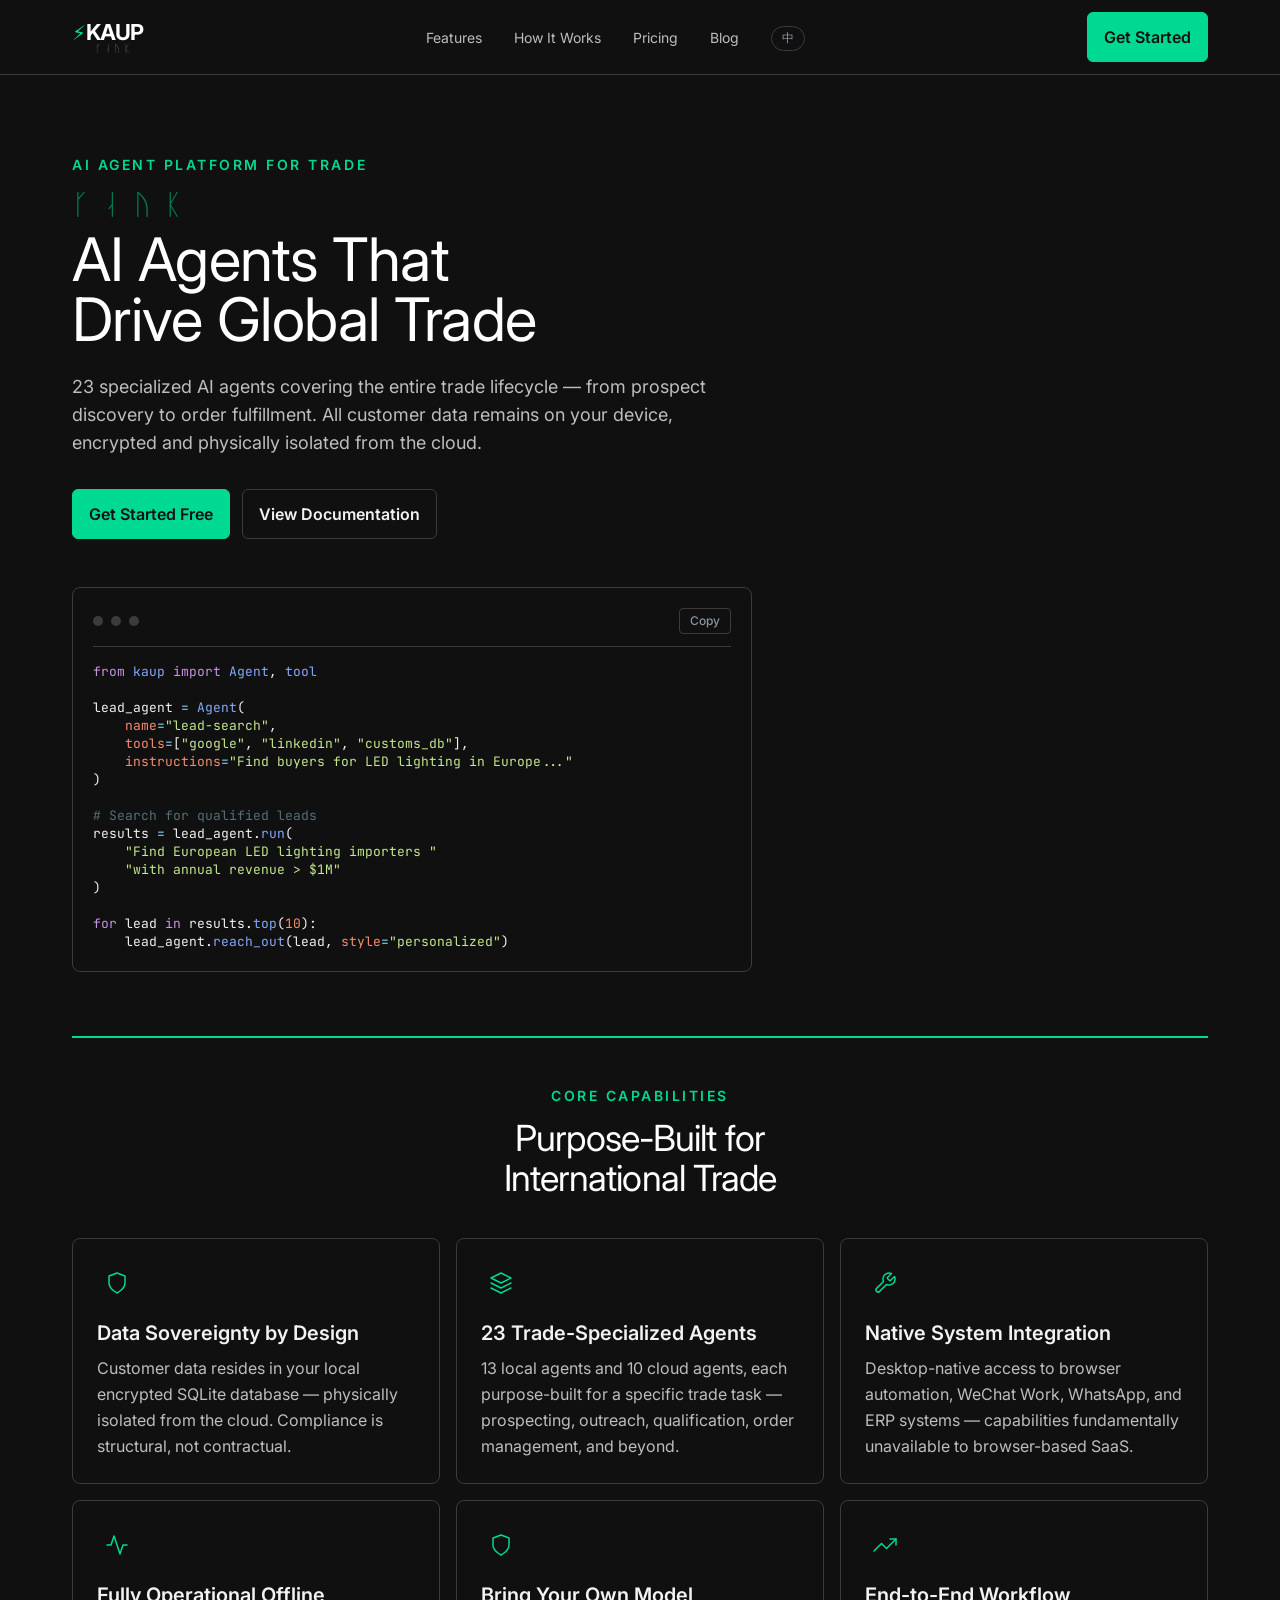
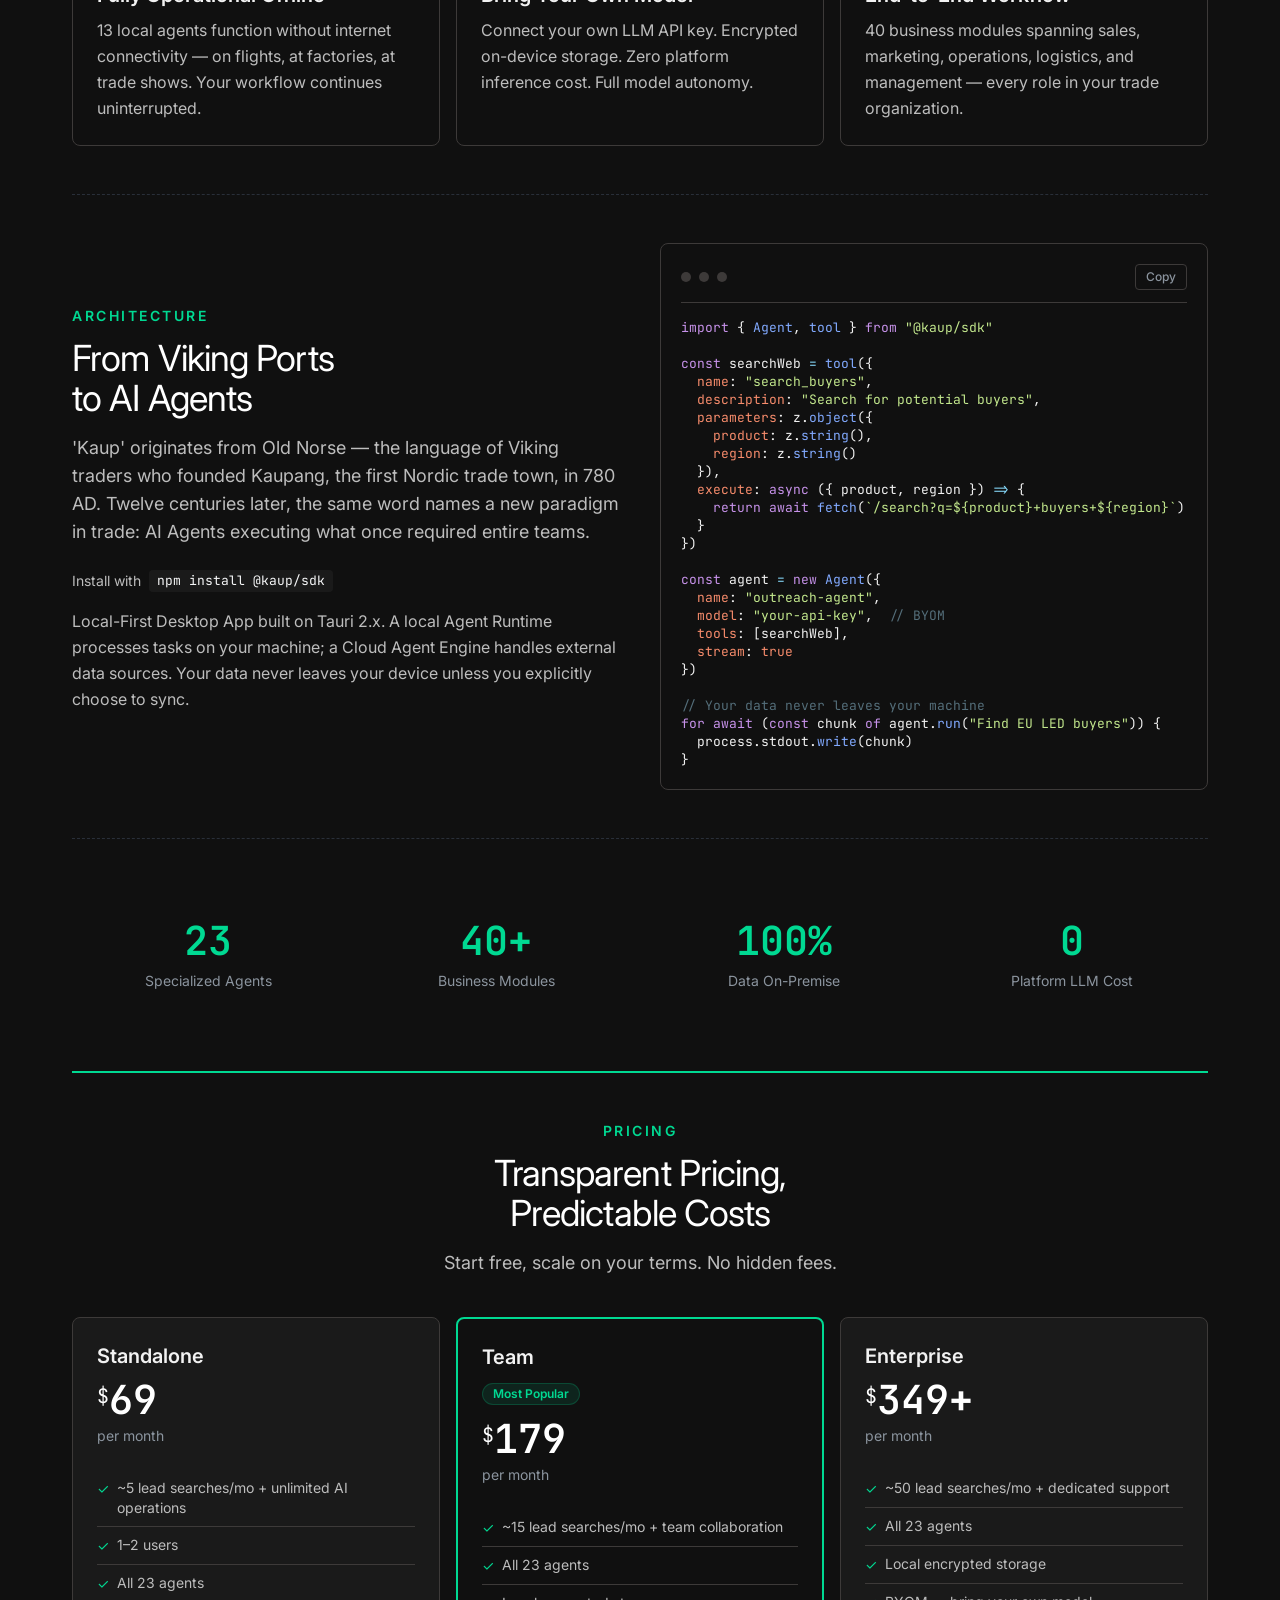
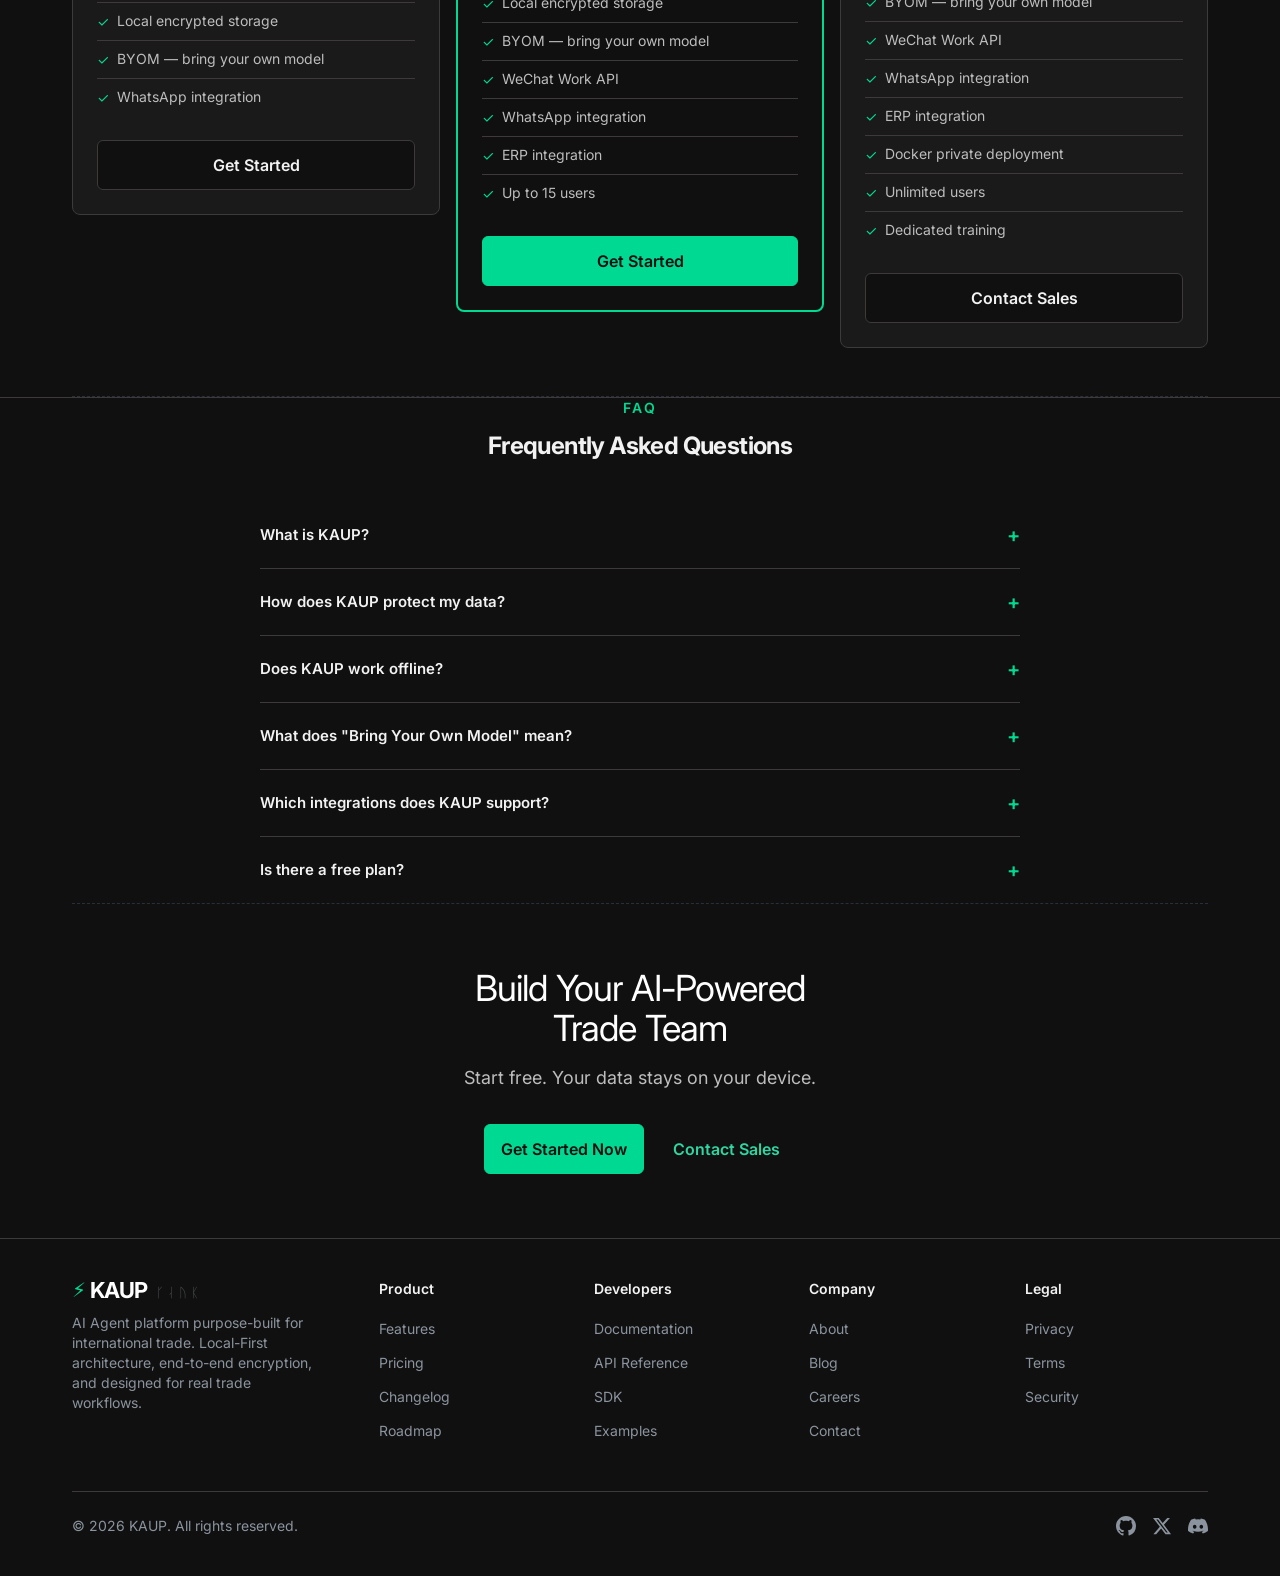
==== commit ad181aca: "🔍 feat: comprehensive SEO optimization and analytics setup - Remove duplicate OG/Twitter meta tags f" ====
--- a/index.html
+++ b/index.html
@@ -5,19 +5,12 @@
   <meta name="viewport" content="width=device-width, initial-scale=1.0">
   <title data-i18n="meta.title">KAUP — AI Agent Platform for Global Trade</title>
   <meta name="description" data-i18n="meta.description" content="KAUP is a Local-First AI Agent platform purpose-built for international trade. 23 specialized agents, data stored locally, works offline.">
-  <meta property="og:title" data-i18n="meta.title" content="KAUP — AI Agent Platform for Global Trade">
-  <meta property="og:description" data-i18n="meta.description" content="KAUP is a Local-First AI Agent platform for international trade businesses. 23 specialized agents covering the full trade workflow.">
-  <meta property="og:url" content="https://kaup.ai">
-  <meta property="og:type" content="website">
-  <meta property="og:site_name" content="KAUP">
-  <meta name="twitter:card" content="summary_large_image">
-  <meta name="twitter:title" data-i18n="meta.title" content="KAUP — AI Agent Platform for Global Trade">
-  <meta name="twitter:description" data-i18n="meta.description" content="KAUP is a Local-First AI Agent platform for international trade businesses. 23 specialized agents covering the full trade workflow.">
   <link rel="icon" href="data:image/svg+xml,<svg xmlns='http://www.w3.org/2000/svg' viewBox='0 0 100 100'><text y='.9em' font-size='90'>⚡</text></svg>">
   <link rel="canonical" href="https://kaup.ai/">
   <meta name="robots" content="index, follow, max-snippet:-1, max-image-preview:large">
   <meta name="author" content="KAUP">
   <meta name="theme-color" content="#101010">
+  <meta name="google-site-verification" content="01RiUMnis6pg-MivPFV0EDbT2KlpD4Yd47tbIIPHspk">
 
   <!-- Alternate languages for hreflang -->
   <link rel="alternate" hreflang="zh-CN" href="https://kaup.ai/">
@@ -49,7 +42,11 @@
 
   <link rel="preconnect" href="https://fonts.googleapis.com">
   <link rel="preconnect" href="https://fonts.gstatic.com" crossorigin>
-  <link href="https://fonts.googleapis.com/css2?family=Inter:wght@400;500;600;700&family=JetBrains+Mono:wght@400;500;600&display=swap" rel="stylesheet">
+  <link rel="dns-prefetch" href="//fonts.googleapis.com">
+  <link rel="dns-prefetch" href="//fonts.gstatic.com">
+  <link rel="apple-touch-icon" sizes="180x180" href="/apple-touch-icon.png">
+  <link rel="preload" href="https://fonts.googleapis.com/css2?family=Inter:wght@400;500;600;700&family=JetBrains+Mono:wght@400;500;600&display=swap" as="style" onload="this.onload=null;this.rel='stylesheet'">
+  <noscript><link href="https://fonts.googleapis.com/css2?family=Inter:wght@400;500;600;700&family=JetBrains+Mono:wght@400;500;600&display=swap" rel="stylesheet"></noscript>
   <style>
     /* ═══════════════════════════════════════════════════════
        DESIGN TOKENS
@@ -1105,13 +1102,45 @@
       }
       .cta-buttons .btn { width: 100%; max-width: 320px; }
     }
+
+    /* ═══════════════════════════════════════════════════════
+       FAQ
+       ═══════════════════════════════════════════════════════ */
+    .faq-section { padding: var(--sp-8xl) 0; border-top: 1px solid var(--hairline); }
+    .faq-grid { max-width: 760px; margin: 0 auto; }
+    .faq-item { border-bottom: 1px solid var(--hairline); }
+    .faq-item:last-child { border-bottom: none; }
+    .faq-q { font-family: var(--ff-sans); font-size: 15px; font-weight: 600; color: var(--ink); padding: var(--sp-xl) 0; cursor: pointer; display: flex; justify-content: space-between; align-items: center; gap: var(--sp-lg); user-select: none; }
+    .faq-q::after { content: '+'; font-size: 20px; color: var(--primary); transition: transform 0.2s; flex-shrink: 0; }
+    .faq-item.open .faq-q::after { content: '\2212'; }
+    .faq-a { font-size: 14px; line-height: 1.7; color: var(--body); max-height: 0; overflow: hidden; transition: max-height 0.3s ease, padding 0.3s ease; padding: 0; }
+    .faq-item.open .faq-a { max-height: 300px; padding-bottom: var(--sp-xl); }
+
+    /* ═══════════════════════════════════════════════════════
+       SKIP LINK (accessibility)
+       ═══════════════════════════════════════════════════════ */
+    .skip-link { position: absolute; top: -100%; left: var(--sp-lg); background: var(--primary); color: var(--on-primary); padding: var(--sp-sm) var(--sp-lg); border-radius: var(--r-sm); font-size: 14px; font-weight: 600; z-index: 9999; text-decoration: none; transition: top 0.2s; }
+    .skip-link:focus { top: var(--sp-sm); }
   </style>
+  <!-- Google Analytics (replace G-KY2F8QZBEN with your Measurement ID) -->
+  <script async src="https://www.googletagmanager.com/gtag/js?id=G-KY2F8QZBEN"></script>
+  <script>
+    window.dataLayer = window.dataLayer || [];
+    function gtag(){dataLayer.push(arguments);}
+    gtag('js', new Date());
+    gtag('config', 'G-KY2F8QZBEN');
+  </script>
 </head>
 <body>
 
+  <!-- Skip to main content (accessibility) -->
+  <a href="#main-content" class="skip-link">Skip to main content</a>
+  <noscript><div style="padding:20px;text-align:center;font-family:sans-serif;color:#f2f2f2;background:#101010;">KAUP requires JavaScript to be enabled for the full experience. Please enable JavaScript in your browser settings.</div></noscript>
+
   <!-- ═══════════════════════════════════════════════════════
-       NAVIGATION
+       HEADER / NAVIGATION
        ═══════════════════════════════════════════════════════ -->
+  <header>
   <nav class="nav" role="navigation" aria-label="Main navigation">
     <div class="container">
       <a href="#" class="nav-logo" aria-label="KAUP Home">
@@ -1162,6 +1191,12 @@
       <a href="#cta" class="btn btn-primary" data-i18n="nav.getStarted">Get Started</a>
     </div>
   </div>
+  </header>
+
+  <!-- ═══════════════════════════════════════════════════════
+       MAIN CONTENT
+       ═══════════════════════════════════════════════════════ -->
+  <main id="main-content">
 
   <!-- ═══════════════════════════════════════════════════════
        HERO
@@ -1445,6 +1480,47 @@
   <div class="container"><hr class="dashed-divider"></div>
 
   <!-- ═══════════════════════════════════════════════════════
+       FAQ
+       ═══════════════════════════════════════════════════════ -->
+  <section class="section faq-section" id="faq">
+    <div class="container">
+      <div class="section-header">
+        <p class="eyebrow-mono" data-i18n="faq.eyebrow">FAQ</p>
+        <h2 class="display-md" data-i18n="faq.heading">Frequently Asked Questions</h2>
+      </div>
+      <div class="faq-grid">
+        <div class="faq-item">
+          <div class="faq-q" data-i18n="faq.q1">What is KAUP?</div>
+          <div class="faq-a" data-i18n="faq.a1">KAUP is a Local-First AI Agent platform purpose-built for international trade. It provides 23 specialized AI agents that cover the entire trade lifecycle — from prospect discovery and outreach to order management and logistics — all while keeping your customer data encrypted and stored locally on your device.</div>
+        </div>
+        <div class="faq-item">
+          <div class="faq-q" data-i18n="faq.q2">How does KAUP protect my data?</div>
+          <div class="faq-a" data-i18n="faq.a2">Customer data resides in your local encrypted SQLite database — physically isolated from the cloud. 13 of the 23 agents run entirely on your device without internet. Compliance is structural, not contractual. Your data never leaves your device unless you explicitly choose to sync.</div>
+        </div>
+        <div class="faq-item">
+          <div class="faq-q" data-i18n="faq.q3">Does KAUP work offline?</div>
+          <div class="faq-a" data-i18n="faq.a3">Yes. 13 local agents function without internet connectivity — on flights, at factories, at trade shows. Your workflow continues uninterrupted. The remaining 10 cloud agents handle external data lookups when connectivity is available.</div>
+        </div>
+        <div class="faq-item">
+          <div class="faq-q" data-i18n="faq.q4">What does "Bring Your Own Model" mean?</div>
+          <div class="faq-a" data-i18n="faq.a4">BYOM means you connect your own LLM API key (OpenAI, Anthropic, DeepSeek, etc.) and the key is encrypted and stored locally on your device via the OS keychain. KAUP charges zero platform inference costs — you only pay your LLM provider directly. You retain full model autonomy.</div>
+        </div>
+        <div class="faq-item">
+          <div class="faq-q" data-i18n="faq.q5">Which integrations does KAUP support?</div>
+          <div class="faq-a" data-i18n="faq.a5">KAUP offers desktop-native integrations with WeChat Work, WhatsApp, browser automation, and ERP systems. These are system-level connections that browser-based SaaS platforms fundamentally cannot replicate.</div>
+        </div>
+        <div class="faq-item">
+          <div class="faq-q" data-i18n="faq.q6">Is there a free plan?</div>
+          <div class="faq-a" data-i18n="faq.a6">KAUP offers transparent pricing starting with a Standalone plan at $69/month (or ¥499/month). All plans include the full suite of 23 AI agents, local encrypted storage, and BYOM support. Team and Enterprise plans add collaboration features, ERP integration, and private deployment options.</div>
+        </div>
+      </div>
+    </div>
+  </section>
+
+  <!-- Dashed Divider -->
+  <div class="container"><hr class="dashed-divider"></div>
+
+  <!-- ═══════════════════════════════════════════════════════
        CTA
        ═══════════════════════════════════════════════════════ -->
   <section class="cta-section" id="cta">
@@ -1457,6 +1533,8 @@
       </div>
     </div>
   </section>
+
+  </main>
 
   <!-- ═══════════════════════════════════════════════════════
        FOOTER
@@ -1651,6 +1729,20 @@
       'cta.body': { en: 'Start free. Your data stays on your device.', zh: '免费起步，数据始终属于你。' },
       'cta.primary': { en: 'Get Started Now', zh: '立即开始' },
       'cta.secondary': { en: 'Contact Sales', zh: '联系销售' },
+      'faq.eyebrow': { en: 'FAQ', zh: '常见问题' },
+      'faq.heading': { en: 'Frequently Asked Questions', zh: '常见问题解答' },
+      'faq.q1': { en: 'What is KAUP?', zh: 'KAUP 是什么？' },
+      'faq.a1': { en: 'KAUP is a Local-First AI Agent platform purpose-built for international trade. It provides 23 specialized AI agents that cover the entire trade lifecycle — from prospect discovery and outreach to order management and logistics — all while keeping your customer data encrypted and stored locally on your device.', zh: 'KAUP 是面向国际贸易行业深度定制的 Local-First AI Agent 平台。平台预置 23 个专业 AI Agent，覆盖从客户发现、触达到订单管理与物流的完整贸易流程，同时确保客户数据加密存储于本地设备。' },
+      'faq.q2': { en: 'How does KAUP protect my data?', zh: 'KAUP 如何保护数据安全？' },
+      'faq.a2': { en: 'Customer data resides in your local encrypted SQLite database — physically isolated from the cloud. 13 of the 23 agents run entirely on your device without internet. Compliance is structural, not contractual. Your data never leaves your device unless you explicitly choose to sync.', zh: '客户数据存储于本地加密 SQLite 数据库，与云端物理隔离。23 个 Agent 中有 13 个完全在本地运行，无需网络。合规是架构层面的保障，而非一纸承诺。除非你主动启用同步，数据不会离开你的设备。' },
+      'faq.q3': { en: 'Does KAUP work offline?', zh: 'KAUP 支持离线使用吗？' },
+      'faq.a3': { en: 'Yes. 13 local agents function without internet connectivity — on flights, at factories, at trade shows. Your workflow continues uninterrupted. The remaining 10 cloud agents handle external data lookups when connectivity is available.', zh: '支持。13 个本地 Agent 无需网络即可运行——飞机上、工厂里、展会中，业务流程不中断。其余 10 个云端 Agent 在网络可用时处理外部数据查询。' },
+      'faq.q4': { en: 'What does "Bring Your Own Model" mean?', zh: '"自带模型 (BYOM)" 是什么意思？' },
+      'faq.a4': { en: 'BYOM means you connect your own LLM API key (OpenAI, Anthropic, DeepSeek, etc.) and the key is encrypted and stored locally on your device via the OS keychain. KAUP charges zero platform inference costs — you only pay your LLM provider directly. You retain full model autonomy.', zh: 'BYOM 即接入自有 LLM API Key（OpenAI、Anthropic、DeepSeek 等），密钥通过操作系统密钥链加密存储于本地。KAUP 平台零推理成本，你只需直接向 LLM 供应商付费，模型选择权完全归属用户。' },
+      'faq.q5': { en: 'Which integrations does KAUP support?', zh: 'KAUP 支持哪些系统集成？' },
+      'faq.a5': { en: 'KAUP offers desktop-native integrations with WeChat Work, WhatsApp, browser automation, and ERP systems. These are system-level connections that browser-based SaaS platforms fundamentally cannot replicate.', zh: 'KAUP 提供桌面级原生集成：企业微信、WhatsApp、浏览器自动化、ERP 直连。这些是系统级连接能力，基于浏览器的 SaaS 平台在架构上无法实现。' },
+      'faq.q6': { en: 'Is there a free plan?', zh: '有免费方案吗？' },
+      'faq.a6': { en: 'KAUP offers transparent pricing starting with a Standalone plan at $69/month (or ¥499/month). All plans include the full suite of 23 AI agents, local encrypted storage, and BYOM support. Team and Enterprise plans add collaboration features, ERP integration, and private deployment options.', zh: 'KAUP 定价透明，从单机版 $69/月（¥499/月）起步。所有方案均包含完整 23 个 AI Agent、本地加密存储和 BYOM 支持。团队版和企业版额外提供协作功能、ERP 集成及私有部署方案。' },
       'footer.brand': {
         en: 'AI Agent platform purpose-built for international trade. Local-First architecture, end-to-end encryption, and designed for real trade workflows.',
         zh: '为国际贸易深度定制的 AI Agent 平台。Local-First 架构，端到端加密，为真实外贸场景而设计。'
@@ -1818,6 +1910,20 @@
         });
       });
     })();
+
+    // ── FAQ Accordion ──
+    (function () {
+      document.querySelectorAll('.faq-q').forEach(function (q) {
+        q.addEventListener('click', function () {
+          var item = q.parentElement;
+          var wasOpen = item.classList.contains('open');
+          document.querySelectorAll('.faq-item.open').forEach(function (openItem) {
+            openItem.classList.remove('open');
+          });
+          if (!wasOpen) item.classList.add('open');
+        });
+      });
+    })();
   </script>
 
   <script type="application/ld+json">
@@ -1829,7 +1935,7 @@
         "@id": "https://kaup.ai/#organization",
         "name": "KAUP",
         "url": "https://kaup.ai",
-        "logo": "https://kaup.ai/logo.svg",
+        "logo": "https://kaup.ai/apple-touch-icon.png",
         "description": "AI Agent platform purpose-built for international trade. Local-First architecture, end-to-end encryption.",
         "sameAs": []
       },
@@ -1847,11 +1953,24 @@
         }
       },
       {
+        "@type": "BreadcrumbList",
+        "@id": "https://kaup.ai/#breadcrumb",
+        "itemListElement": [
+          {
+            "@type": "ListItem",
+            "position": 1,
+            "name": "Home",
+            "item": "https://kaup.ai/"
+          }
+        ]
+      },
+      {
         "@type": "SoftwareApplication",
         "name": "KAUP Platform",
         "operatingSystem": "Windows, macOS, Linux",
         "applicationCategory": "BusinessApplication",
         "description": "AI Agent platform for international trade with 23 specialized agents, local-first data architecture, and offline capabilities.",
+        "publisher": { "@id": "https://kaup.ai/#organization" },
         "offers": [
           {
             "@type": "Offer",
@@ -1884,6 +2003,59 @@
           "ERP integration",
           "Browser automation"
         ]
+      },
+      {
+        "@type": "FAQPage",
+        "mainEntity": [
+          {
+            "@type": "Question",
+            "name": "What is KAUP?",
+            "acceptedAnswer": {
+              "@type": "Answer",
+              "text": "KAUP is a Local-First AI Agent platform purpose-built for international trade. It provides 23 specialized AI agents that cover the entire trade lifecycle — from prospect discovery and outreach to order management and logistics — all while keeping your customer data encrypted and stored locally on your device."
+            }
+          },
+          {
+            "@type": "Question",
+            "name": "How does KAUP protect my data?",
+            "acceptedAnswer": {
+              "@type": "Answer",
+              "text": "Customer data resides in your local encrypted SQLite database — physically isolated from the cloud. 13 of the 23 agents run entirely on your device without internet. Compliance is structural, not contractual. Your data never leaves your device unless you explicitly choose to sync."
+            }
+          },
+          {
+            "@type": "Question",
+            "name": "Does KAUP work offline?",
+            "acceptedAnswer": {
+              "@type": "Answer",
+              "text": "Yes. 13 local agents function without internet connectivity — on flights, at factories, at trade shows. Your workflow continues uninterrupted. The remaining 10 cloud agents handle external data lookups when connectivity is available."
+            }
+          },
+          {
+            "@type": "Question",
+            "name": "What does Bring Your Own Model mean?",
+            "acceptedAnswer": {
+              "@type": "Answer",
+              "text": "BYOM means you connect your own LLM API key (OpenAI, Anthropic, DeepSeek, etc.) and the key is encrypted and stored locally on your device via the OS keychain. KAUP charges zero platform inference costs — you only pay your LLM provider directly."
+            }
+          },
+          {
+            "@type": "Question",
+            "name": "Which integrations does KAUP support?",
+            "acceptedAnswer": {
+              "@type": "Answer",
+              "text": "KAUP offers desktop-native integrations with WeChat Work, WhatsApp, browser automation, and ERP systems. These are system-level connections that browser-based SaaS platforms fundamentally cannot replicate."
+            }
+          },
+          {
+            "@type": "Question",
+            "name": "Is there a free plan?",
+            "acceptedAnswer": {
+              "@type": "Answer",
+              "text": "KAUP offers transparent pricing starting with a Standalone plan at $69/month (or ¥499/month). All plans include the full suite of 23 AI agents, local encrypted storage, and BYOM support."
+            }
+          }
+        ]
       }
     ]
   }
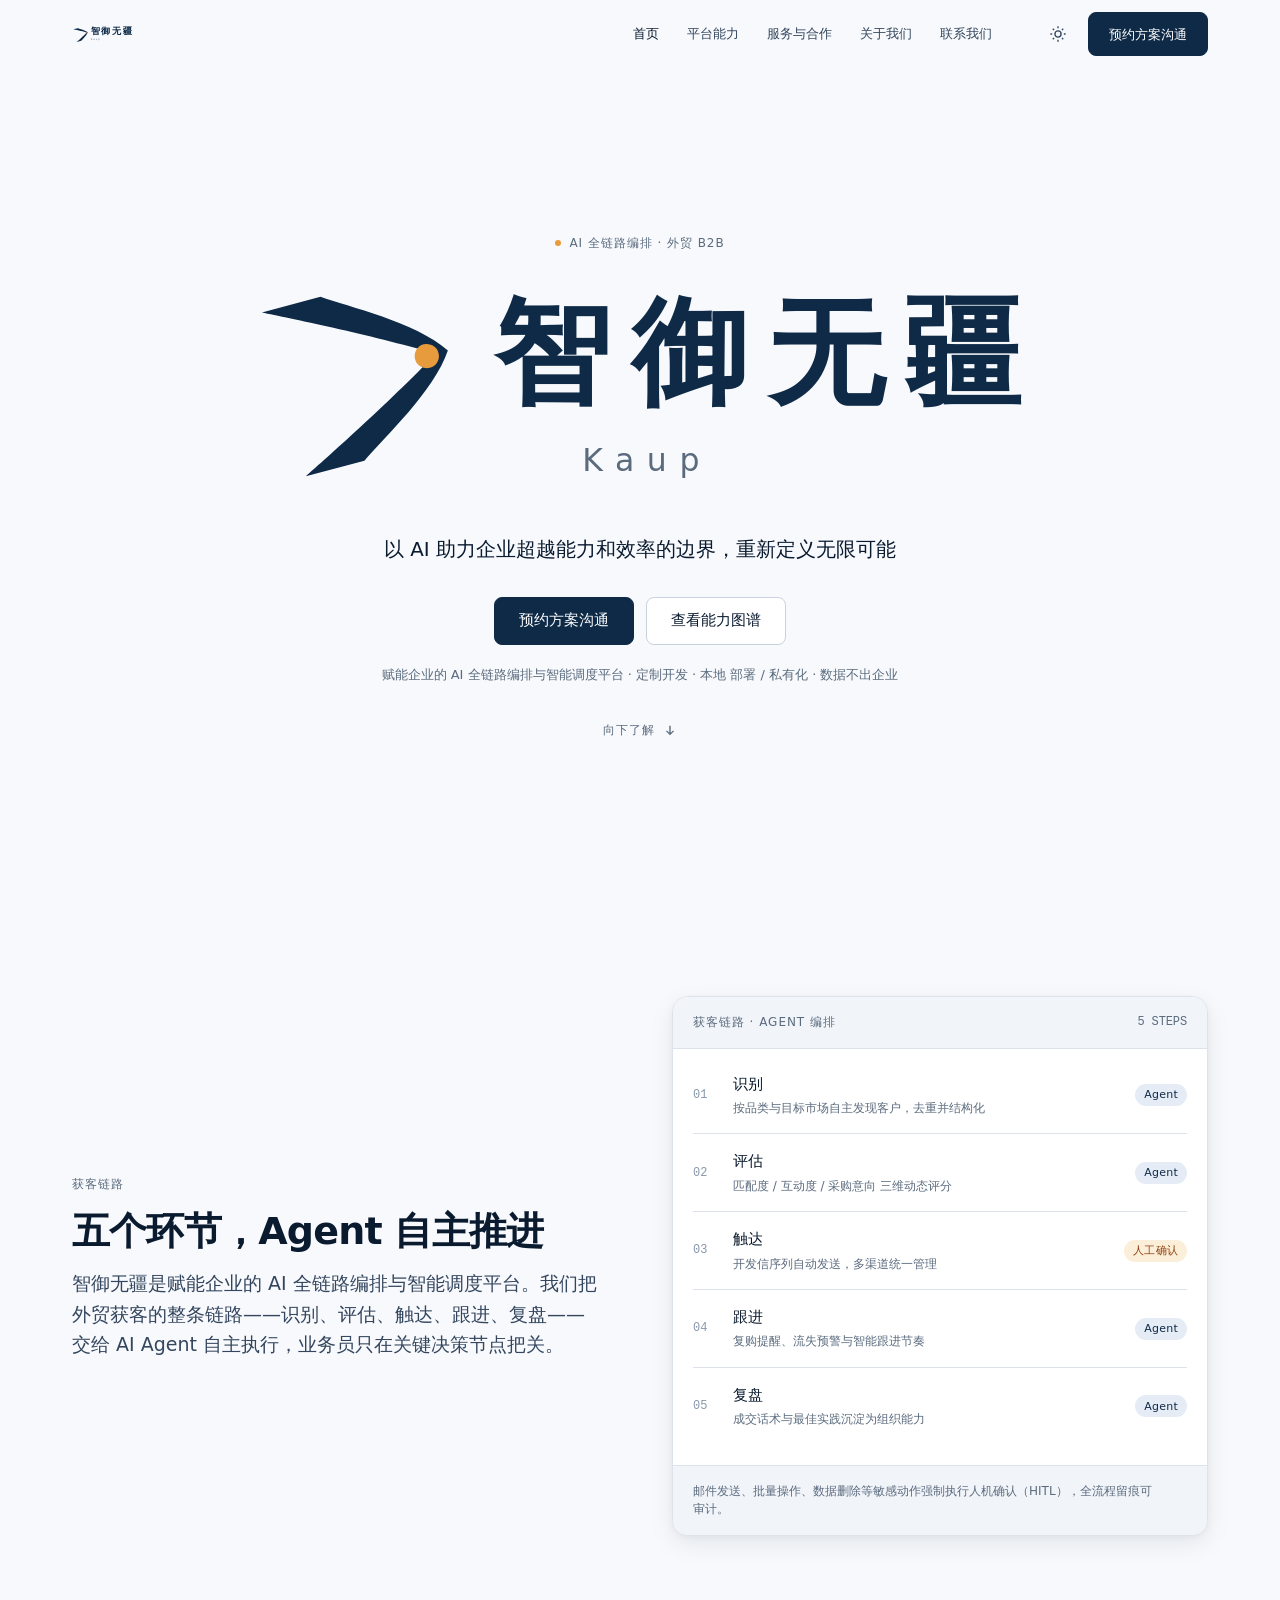
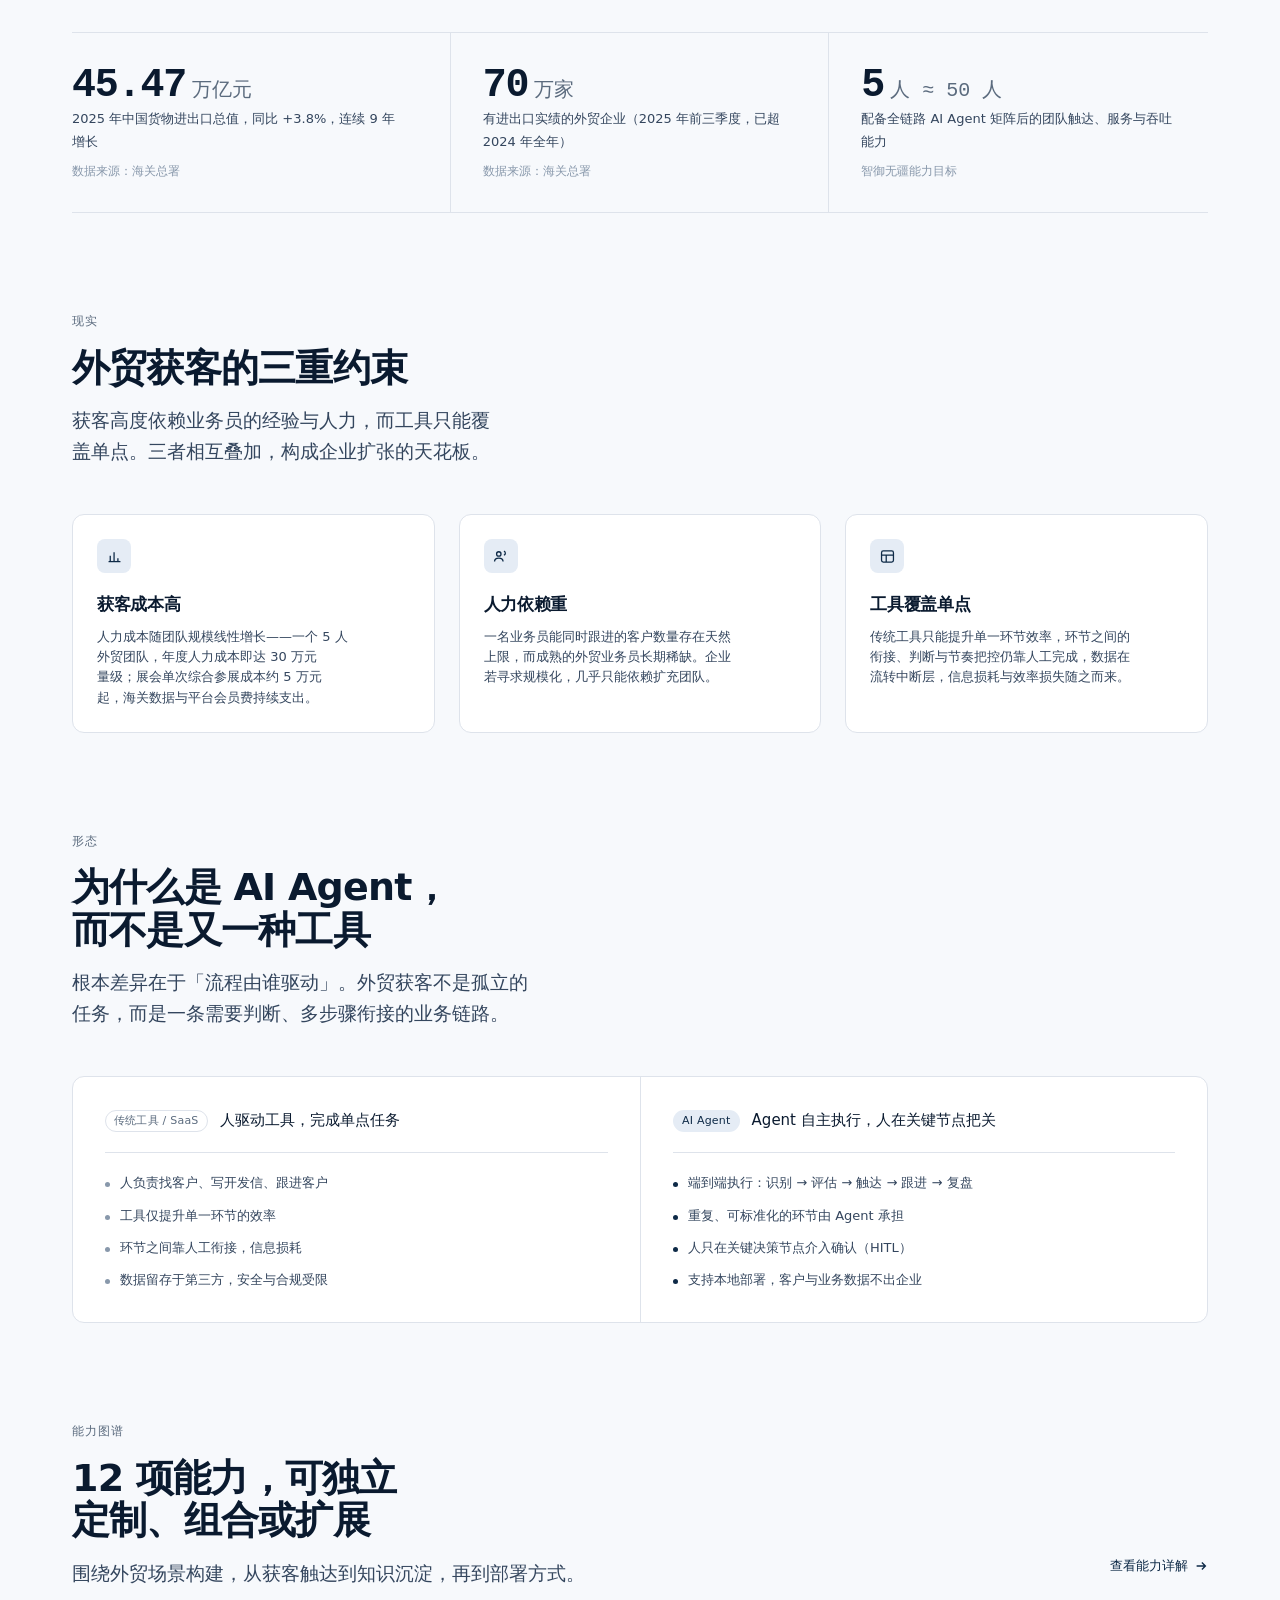
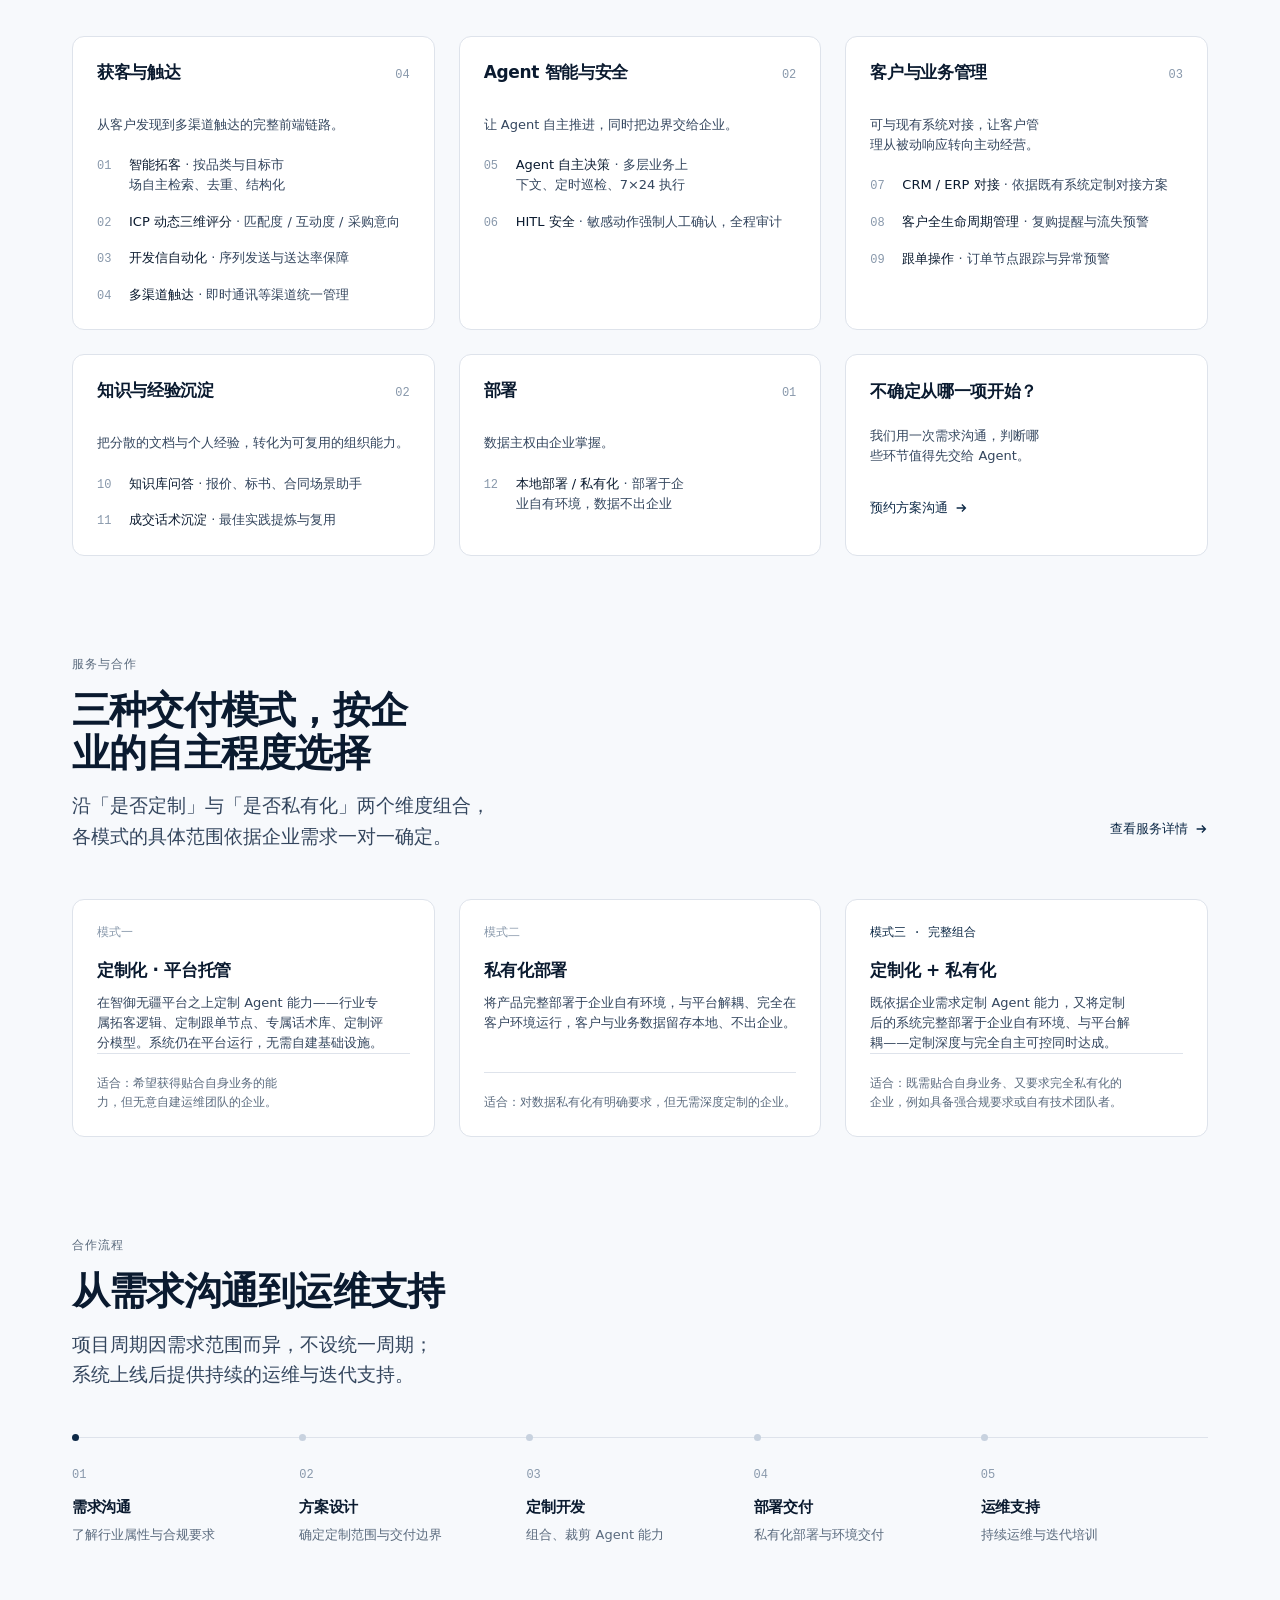
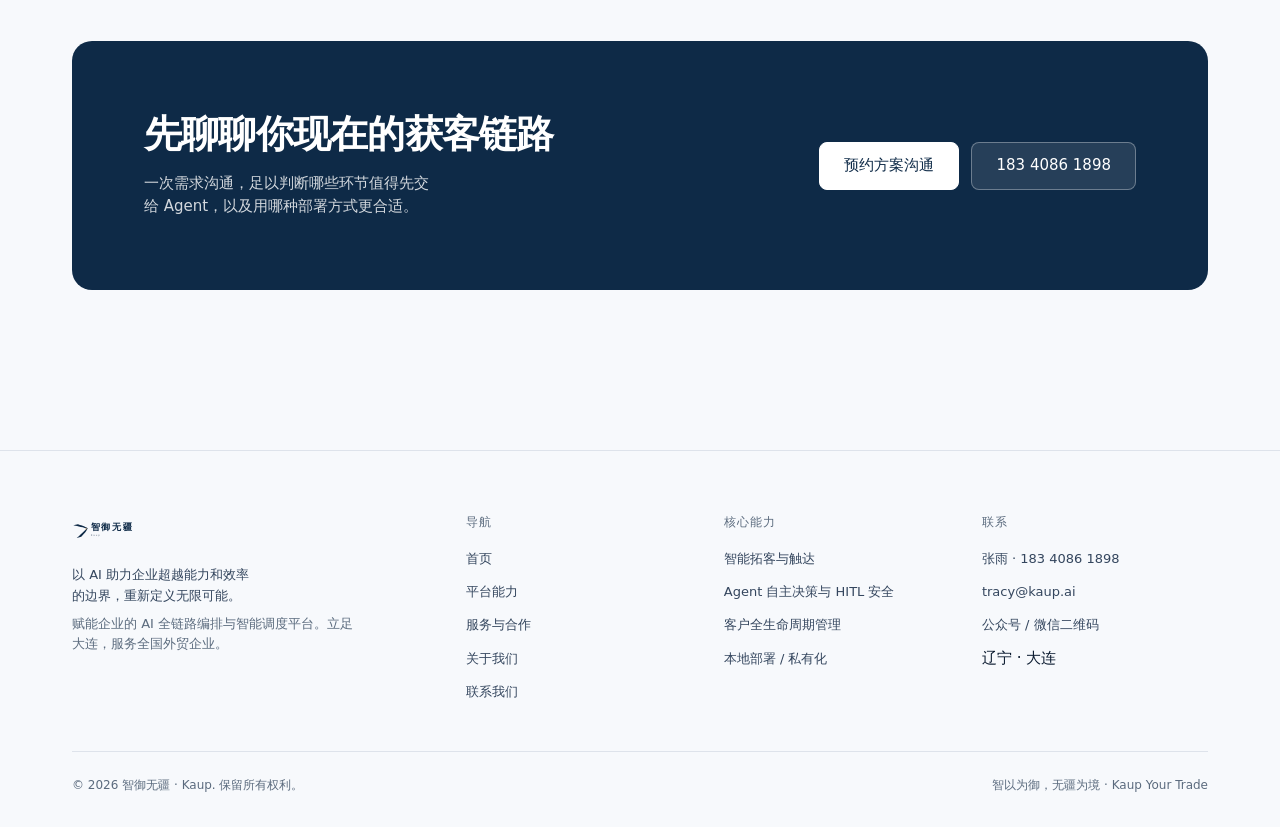
==== commit f7023a7e: "站点改版：替换为 5 页静态站，并重新生成 llms.txt / robots.txt / sitemap.xml - 用新的 5 页静态站替换原单页站点：index / capabilities /" ====
--- a/index.html
+++ b/index.html
@@ -1,2064 +1,536 @@
-<!DOCTYPE html>
-<html lang="zh-CN">
+<!doctype html>
+<html lang="zh-CN" data-theme="light">
 <head>
-  <meta charset="UTF-8">
-  <meta name="viewport" content="width=device-width, initial-scale=1.0">
-  <title data-i18n="meta.title">KAUP — AI Agent Platform for Global Trade</title>
-  <meta name="description" data-i18n="meta.description" content="KAUP is a Local-First AI Agent platform purpose-built for international trade. 23 specialized agents, data stored locally, works offline.">
-  <link rel="icon" href="data:image/svg+xml,<svg xmlns='http://www.w3.org/2000/svg' viewBox='0 0 100 100'><text y='.9em' font-size='90'>⚡</text></svg>">
-  <link rel="canonical" href="https://kaup.ai/">
-  <meta name="robots" content="index, follow, max-snippet:-1, max-image-preview:large">
-  <meta name="author" content="KAUP">
-  <meta name="theme-color" content="#101010">
-  <meta name="google-site-verification" content="01RiUMnis6pg-MivPFV0EDbT2KlpD4Yd47tbIIPHspk">
-
-  <!-- Alternate languages for hreflang -->
-  <link rel="alternate" hreflang="zh-CN" href="https://kaup.ai/">
-  <link rel="alternate" hreflang="en" href="https://kaup.ai/">
-  <link rel="alternate" hreflang="x-default" href="https://kaup.ai/">
-
-  <!-- Sitemap -->
-  <link rel="sitemap" type="application/xml" href="/sitemap.xml">
-
-  <!-- Open Graph -->
-  <meta property="og:title" data-i18n="meta.title" content="KAUP — AI Agent Platform for Global Trade">
-  <meta property="og:description" data-i18n="meta.description" content="KAUP is a Local-First AI Agent platform purpose-built for international trade. 23 specialized agents, data stored locally, works offline.">
-  <meta property="og:url" content="https://kaup.ai">
-  <meta property="og:type" content="website">
-  <meta property="og:site_name" content="KAUP">
-  <meta property="og:locale" content="zh_CN">
-  <meta property="og:locale:alternate" content="en_US">
-  <meta property="og:image" content="https://kaup.ai/og-image.png">
-  <meta property="og:image:width" content="1200">
-  <meta property="og:image:height" content="630">
-  <meta property="og:image:alt" content="KAUP — AI Agent Platform for Global Trade">
-
-  <!-- Twitter Card -->
-  <meta name="twitter:card" content="summary_large_image">
-  <meta name="twitter:title" data-i18n="meta.title" content="KAUP — AI Agent Platform for Global Trade">
-  <meta name="twitter:description" data-i18n="meta.description" content="KAUP is a Local-First AI Agent platform purpose-built for international trade. 23 specialized agents, data stored locally, works offline.">
-  <meta name="twitter:image" content="https://kaup.ai/og-image.png">
-  <meta name="twitter:image:alt" content="KAUP — AI Agent Platform for Global Trade">
-
-  <link rel="preconnect" href="https://fonts.googleapis.com">
-  <link rel="preconnect" href="https://fonts.gstatic.com" crossorigin>
-  <link rel="dns-prefetch" href="//fonts.googleapis.com">
-  <link rel="dns-prefetch" href="//fonts.gstatic.com">
-  <link rel="apple-touch-icon" sizes="180x180" href="/apple-touch-icon.png">
-  <link rel="preload" href="https://fonts.googleapis.com/css2?family=Inter:wght@400;500;600;700&family=JetBrains+Mono:wght@400;500;600&display=swap" as="style" onload="this.onload=null;this.rel='stylesheet'">
-  <noscript><link href="https://fonts.googleapis.com/css2?family=Inter:wght@400;500;600;700&family=JetBrains+Mono:wght@400;500;600&display=swap" rel="stylesheet"></noscript>
-  <style>
-    /* ═══════════════════════════════════════════════════════
-       DESIGN TOKENS
-       ═══════════════════════════════════════════════════════ */
-    :root {
-      /* Colors */
-      --canvas: #101010;
-      --canvas-soft: #1a1a1a;
-      --primary: #00d992;
-      --primary-soft: #2fd6a1;
-      --primary-deep: #10b981;
-      --on-primary: #101010;
-      --ink: #f2f2f2;
-      --ink-strong: #ffffff;
-      --body: #bdbdbd;
-      --mute: #8b949e;
-      --hairline: #3d3a39;
-      --hairline-soft: #b8b3b0;
-      --canvas-text-soft: #f5f6f7;
-
-      /* Spacing */
-      --sp-xxs: 2px;
-      --sp-xs: 4px;
-      --sp-sm: 8px;
-      --sp-md: 12px;
-      --sp-lg: 16px;
-      --sp-xl: 20px;
-      --sp-2xl: 24px;
-      --sp-3xl: 32px;
-      --sp-4xl: 40px;
-      --sp-5xl: 48px;
-      --sp-6xl: 64px;
-
-      /* Rounded */
-      --r-xs: 4px;
-      --r-sm: 6px;
-      --r-md: 8px;
-      --r-pill: 9999px;
-
-      /* Typography */
-      --ff-sans: 'Inter', system-ui, -apple-system, Segoe UI, Roboto, sans-serif;
-      --ff-mono: 'JetBrains Mono', 'SFMono-Regular', Menlo, Monaco, Consolas, 'Liberation Mono', monospace;
+<meta charset="utf-8">
+<meta name="viewport" content="width=device-width, initial-scale=1">
+<title>智御无疆 Kaup — 赋能企业的 AI 全链路编排与智能调度平台</title>
+<meta name="description" content="以 AI 助力企业超越能力和效率的边界，重新定义无限可能。智御无疆 Kaup 面向中国 B2B 外贸企业提供 AI Agent 定制开发与本地部署：智能拓客、ICP 三维评分、开发信自动化、客户全生命周期管理等 12 项能力，数据不出企业。">
+<meta name="theme-color" content="#F7F9FC">
+<!-- ---------- SEO / 社交分享（绝对地址指向正式域名 kaup.ai） ---------- -->
+<link rel="canonical" href="https://kaup.ai/">
+<meta name="robots" content="index, follow, max-snippet:-1, max-image-preview:large">
+<meta name="author" content="智御无疆 Kaup">
+<meta name="google-site-verification" content="01RiUMnis6pg-MivPFV0EDbT2KlpD4Yd47tbIIPHspk">
+<link rel="sitemap" type="application/xml" href="/sitemap.xml">
+<meta property="og:type" content="website">
+<meta property="og:site_name" content="智御无疆 Kaup">
+<meta property="og:locale" content="zh_CN">
+<meta property="og:url" content="https://kaup.ai/">
+<meta property="og:title" content="智御无疆 Kaup — 以 AI 助力企业超越能力和效率的边界">
+<meta property="og:description" content="以 AI 助力企业超越能力和效率的边界，重新定义无限可能。把外贸获客的整条链路交给 AI Agent：识别 → 评估 → 触达 → 跟进 → 复盘。定制开发 · 本地部署 · 数据不出企业。">
+<meta property="og:image" content="https://kaup.ai/og-image.png">
+<meta property="og:image:width" content="1200">
+<meta property="og:image:height" content="630">
+<meta property="og:image:alt" content="智御无疆 Kaup — 以 AI 助力企业超越能力和效率的边界">
+<meta name="twitter:card" content="summary_large_image">
+<meta name="twitter:title" content="智御无疆 Kaup — 以 AI 助力企业超越能力和效率的边界">
+<meta name="twitter:description" content="以 AI 助力企业超越能力和效率的边界，重新定义无限可能。把外贸获客的整条链路交给 AI Agent：识别 → 评估 → 触达 → 跟进 → 复盘。定制开发 · 本地部署 · 数据不出企业。">
+<meta name="twitter:image" content="https://kaup.ai/og-image.png">
+<script type="application/ld+json">
+{
+  "@context": "https://schema.org",
+  "@graph": [
+    {
+      "@type": "Organization",
+      "@id": "https://kaup.ai/#organization",
+      "name": "智御无疆 Kaup",
+      "alternateName": "KAUP",
+      "url": "https://kaup.ai/",
+      "logo": "https://kaup.ai/assets/logo/logo-horizontal-1024w.png",
+      "image": "https://kaup.ai/og-image.png",
+      "description": "赋能企业的 AI 全链路编排与智能调度平台，面向中国 B2B 外贸企业提供 AI Agent 定制开发与本地/私有化部署。",
+      "slogan": "以 AI 助力企业超越能力和效率的边界，重新定义无限可能",
+      "email": "tracy@kaup.ai",
+      "telephone": "+86-183-4086-1898",
+      "address": {
+        "@type": "PostalAddress",
+        "addressRegion": "辽宁省",
+        "addressLocality": "大连市",
+        "addressCountry": "CN"
+      },
+      "areaServed": {
+        "@type": "Country",
+        "name": "中国"
+      },
+      "knowsAbout": [
+        "AI Agent",
+        "外贸获客",
+        "智能拓客",
+        "ICP 三维评分",
+        "开发信自动化",
+        "客户全生命周期管理",
+        "本地部署",
+        "私有化部署",
+        "HITL 人机协同",
+        "CRM/ERP 集成"
+      ],
+      "contactPoint": [
+        {
+          "@type": "ContactPoint",
+          "contactType": "sales",
+          "name": "张雨",
+          "telephone": "+86-183-4086-1898",
+          "email": "tracy@kaup.ai",
+          "availableLanguage": [
+            "zh-CN"
+          ]
+        }
+      ]
+    },
+    {
+      "@type": "WebSite",
+      "@id": "https://kaup.ai/#website",
+      "url": "https://kaup.ai/",
+      "name": "智御无疆 Kaup",
+      "publisher": {
+        "@id": "https://kaup.ai/#organization"
+      },
+      "inLanguage": "zh-CN"
+    },
+    {
+      "@type": "WebPage",
+      "@id": "https://kaup.ai/#webpage",
+      "url": "https://kaup.ai/",
+      "name": "智御无疆 Kaup — 以 AI 助力企业超越能力和效率的边界",
+      "description": "以 AI 助力企业超越能力和效率的边界，重新定义无限可能。把外贸获客的整条链路交给 AI Agent：识别 → 评估 → 触达 → 跟进 → 复盘。定制开发 · 本地部署 · 数据不出企业。",
+      "isPartOf": {
+        "@id": "https://kaup.ai/#website"
+      },
+      "about": {
+        "@id": "https://kaup.ai/#organization"
+      },
+      "inLanguage": "zh-CN"
     }
-
-    /* ═══════════════════════════════════════════════════════
-       RESET & BASE
-       ═══════════════════════════════════════════════════════ */
-    *, *::before, *::after { box-sizing: border-box; margin: 0; padding: 0; }
-
-    html {
-      scroll-behavior: smooth;
-      -webkit-font-smoothing: antialiased;
-      -moz-osx-font-smoothing: grayscale;
-    }
-
-    body {
-      font-family: var(--ff-sans);
-      font-size: 16px;
-      font-weight: 400;
-      line-height: 26px;
-      color: var(--ink);
-      background-color: var(--canvas);
-    }
-
-    a {
-      color: var(--primary-deep);
-      text-decoration: none;
-      transition: color 0.2s ease;
-    }
-    a:hover { color: var(--primary-soft); }
-
-    img { max-width: 100%; display: block; }
-
-    /* ═══════════════════════════════════════════════════════
-       TYPOGRAPHY CLASSES
-       ═══════════════════════════════════════════════════════ */
-    .display-xl {
-      font-size: 60px;
-      font-weight: 400;
-      line-height: 60px;
-      letter-spacing: -0.65px;
-      color: var(--ink-strong);
-    }
-
-    .display-lg {
-      font-size: 36px;
-      font-weight: 400;
-      line-height: 40px;
-      letter-spacing: -0.9px;
-      color: var(--ink-strong);
-    }
-
-    .display-md {
-      font-size: 24px;
-      font-weight: 700;
-      line-height: 32px;
-      letter-spacing: -0.6px;
-      color: var(--ink);
-    }
-
-    .display-sm {
-      font-size: 20px;
-      font-weight: 600;
-      line-height: 28px;
-      color: var(--ink);
-    }
-
-    .eyebrow-mono {
-      font-family: var(--ff-sans);
-      font-size: 14px;
-      font-weight: 600;
-      line-height: 20px;
-      letter-spacing: 2.52px;
-      text-transform: uppercase;
-      color: var(--primary);
-    }
-
-    .body-lg {
-      font-size: 18px;
-      font-weight: 400;
-      line-height: 28px;
-      color: var(--body);
-    }
-
-    .body-md {
-      font-size: 16px;
-      font-weight: 400;
-      line-height: 26px;
-      color: var(--body);
-    }
-
-    .body-sm {
-      font-size: 14px;
-      font-weight: 400;
-      line-height: 20px;
-    }
-
-    /* ═══════════════════════════════════════════════════════
-       CONTAINER
-       ═══════════════════════════════════════════════════════ */
-    .container {
-      max-width: 1200px;
-      margin: 0 auto;
-      padding-left: var(--sp-3xl);
-      padding-right: var(--sp-3xl);
-    }
-
-    /* ═══════════════════════════════════════════════════════
-       BUTTONS
-       ═══════════════════════════════════════════════════════ */
-    .btn {
-      display: inline-flex;
-      align-items: center;
-      justify-content: center;
-      gap: var(--sp-sm);
-      font-family: var(--ff-sans);
-      font-size: 16px;
-      font-weight: 600;
-      line-height: 24px;
-      padding: 12px 16px;
-      border-radius: var(--r-sm);
-      border: 1px solid transparent;
-      cursor: pointer;
-      transition: all 0.2s ease;
-      text-decoration: none;
-      white-space: nowrap;
-    }
-
-    .btn-primary {
-      background-color: var(--primary);
-      color: var(--on-primary);
-      border-color: var(--primary);
-    }
-    .btn-primary:hover {
-      background-color: var(--primary-soft);
-      border-color: var(--primary-soft);
-      color: var(--on-primary);
-      box-shadow: 0 0 15px rgba(0, 217, 146, 0.2);
-    }
-
-    .btn-outline {
-      background-color: var(--canvas);
-      color: var(--ink);
-      border-color: var(--hairline);
-    }
-    .btn-outline:hover {
-      border-color: var(--hairline-soft);
-      box-shadow: 0 0 15px rgba(92, 88, 85, 0.2);
-      color: var(--ink);
-    }
-
-    .btn-ghost-green {
-      background-color: transparent;
-      color: var(--primary-soft);
-      border-color: transparent;
-      padding: 12px 16px;
-    }
-    .btn-ghost-green:hover {
-      color: var(--primary);
-      background-color: rgba(0, 217, 146, 0.06);
-    }
-
-    .btn-pill {
-      font-size: 14px;
-      font-weight: 400;
-      line-height: 20px;
-      padding: 4px 12px;
-      border-radius: var(--r-pill);
-      border: 1px solid var(--hairline);
-      background-color: var(--canvas);
-      color: var(--ink);
-    }
-
-    /* ═══════════════════════════════════════════════════════
-       CARDS
-       ═══════════════════════════════════════════════════════ */
-    .card {
-      background-color: var(--canvas);
-      border: 1px solid var(--hairline);
-      border-radius: var(--r-md);
-      padding: var(--sp-2xl);
-      transition: box-shadow 0.2s ease;
-    }
-    .card:hover {
-      box-shadow: 0 0 15px rgba(92, 88, 85, 0.2);
-    }
-
-    .card-featured {
-      border: 2px solid var(--primary);
-    }
-
-    /* ═══════════════════════════════════════════════════════
-       CODE MOCKUP
-       ═══════════════════════════════════════════════════════ */
-    .code-mockup {
-      background-color: var(--canvas);
-      border: 1px solid var(--hairline);
-      border-radius: var(--r-md);
-      padding: var(--sp-xl);
-      position: relative;
-      overflow: hidden;
-    }
-
-    .code-mockup-header {
-      display: flex;
-      align-items: center;
-      justify-content: space-between;
-      margin-bottom: var(--sp-lg);
-      padding-bottom: var(--sp-md);
-      border-bottom: 1px solid var(--hairline);
-    }
-
-    .code-mockup-dots {
-      display: flex;
-      gap: var(--sp-sm);
-    }
-    .code-mockup-dots span {
-      width: 10px;
-      height: 10px;
-      border-radius: 50%;
-      background-color: var(--hairline);
-    }
-
-    .code-mockup-copy {
-      font-family: var(--ff-sans);
-      font-size: 12px;
-      font-weight: 500;
-      line-height: 16px;
-      color: var(--mute);
-      background: none;
-      border: 1px solid var(--hairline);
-      border-radius: var(--r-xs);
-      padding: 4px 10px;
-      cursor: pointer;
-      transition: all 0.2s ease;
-    }
-    .code-mockup-copy:hover {
-      color: var(--ink);
-      border-color: var(--hairline-soft);
-    }
-    .code-mockup-copy.copied {
-      color: var(--primary);
-      border-color: var(--primary);
-    }
-
-    .code-mockup pre {
-      font-family: var(--ff-mono);
-      font-size: 13px;
-      font-weight: 400;
-      line-height: 18px;
-      color: var(--ink);
-      overflow-x: auto;
-      white-space: pre;
-      margin: 0;
-    }
-
-    .code-mockup .kw { color: #c792ea; }
-    .code-mockup .fn { color: #82aaff; }
-    .code-mockup .str { color: #c3e88d; }
-    .code-mockup .cm { color: #546e7a; }
-    .code-mockup .op { color: #89ddff; }
-    .code-mockup .prop { color: #f78c6c; }
-    .code-mockup .num { color: #f78c6c; }
-
-    /* ═══════════════════════════════════════════════════════
-       INLINE CODE CHIP
-       ═══════════════════════════════════════════════════════ */
-    .code-chip {
-      font-family: var(--ff-mono);
-      font-size: 13px;
-      font-weight: 400;
-      line-height: 18px;
-      color: var(--canvas-text-soft);
-      background-color: var(--canvas-soft);
-      border-radius: var(--r-xs);
-      padding: 2px 8px;
-      display: inline;
-      white-space: nowrap;
-    }
-
-    /* ═══════════════════════════════════════════════════════
-       DIVIDERS
-       ═══════════════════════════════════════════════════════ */
-    .green-divider {
-      border: none;
-      border-top: 2px solid var(--primary);
-      margin: 0;
-    }
-
-    .dashed-divider {
-      border: none;
-      border-top: 1px dashed rgba(79, 93, 117, 0.4);
-      margin: 0;
-    }
-
-    /* ═══════════════════════════════════════════════════════
-       NAVIGATION
-       ═══════════════════════════════════════════════════════ */
-    .nav {
-      position: sticky;
-      top: 0;
-      z-index: 100;
-      background-color: var(--canvas);
-      border-bottom: 1px solid var(--hairline);
-      padding: var(--sp-md) 0;
-    }
-
-    .nav .container {
-      display: flex;
-      align-items: center;
-      justify-content: space-between;
-    }
-
-    .nav-logo {
-      display: flex;
-      align-items: center;
-      gap: var(--sp-xs);
-      font-size: 22px;
-      font-weight: 700;
-      line-height: 1;
-      color: var(--ink-strong);
-      text-decoration: none;
-      letter-spacing: -0.5px;
-    }
-    .nav-logo:hover { color: var(--ink-strong); }
-    .nav-logo .lightning {
-      color: var(--primary);
-      font-size: 20px;
-    }
-
-    /* ── Nav Runic ── */
-    .nav-logo-group {
-      display: flex;
-      flex-direction: column;
-      gap: 0;
-    }
-
-    .nav-runic {
-      font-family: var(--ff-mono);
-      font-size: 10px;
-      font-weight: 400;
-      letter-spacing: 0.35em;
-      color: var(--mute);
-      opacity: 0.6;
-      line-height: 1;
-      margin-top: 1px;
-      margin-left: 23px;
-      user-select: none;
-    }
-
-    .nav-links {
-      display: flex;
-      align-items: center;
-      gap: var(--sp-3xl);
-      list-style: none;
-    }
-
-    .nav-link {
-      font-size: 14px;
-      font-weight: 400;
-      line-height: 20px;
-      color: var(--body);
-      text-decoration: none;
-      transition: color 0.2s ease;
-    }
-    .nav-link:hover { color: var(--ink); }
-
-    .nav-cta {
-      display: flex;
-      align-items: center;
-      gap: var(--sp-lg);
-    }
-
-    .nav-hamburger {
-      display: none;
-      flex-direction: column;
-      gap: 5px;
-      background: none;
-      border: none;
-      cursor: pointer;
-      padding: 4px;
-    }
-    .nav-hamburger span {
-      width: 22px;
-      height: 2px;
-      background-color: var(--ink);
-      border-radius: 1px;
-      transition: all 0.3s ease;
-    }
-
-    .mobile-menu {
-      display: none;
-      position: fixed;
-      top: 0;
-      left: 0;
-      right: 0;
-      bottom: 0;
-      background-color: var(--canvas);
-      z-index: 200;
-      flex-direction: column;
-      padding: var(--sp-2xl);
-    }
-    .mobile-menu.open { display: flex; }
-
-    .mobile-menu-header {
-      display: flex;
-      align-items: center;
-      justify-content: space-between;
-      margin-bottom: var(--sp-4xl);
-    }
-
-    .mobile-menu-close {
-      background: none;
-      border: none;
-      color: var(--ink);
-      font-size: 28px;
-      cursor: pointer;
-      padding: 4px;
-      line-height: 1;
-    }
-
-    .mobile-menu-links {
-      display: flex;
-      flex-direction: column;
-      gap: var(--sp-2xl);
-      list-style: none;
-      margin-bottom: auto;
-    }
-
-    .mobile-menu-links a {
-      font-size: 24px;
-      font-weight: 400;
-      line-height: 32px;
-      color: var(--ink);
-      text-decoration: none;
-    }
-
-    .mobile-menu-cta {
-      padding-top: var(--sp-2xl);
-      border-top: 1px solid var(--hairline);
-    }
-
-    .mobile-menu-cta .btn { width: 100%; }
-
-    /* ═══════════════════════════════════════════════════════
-       LANG TOGGLE
-       ═══════════════════════════════════════════════════════ */
-    .lang-toggle {
-      font-family: var(--ff-mono);
-      font-size: 12px;
-      font-weight: 500;
-      color: var(--mute);
-      background: none;
-      border: 1px solid var(--hairline);
-      border-radius: var(--r-pill);
-      padding: 3px 10px;
-      cursor: pointer;
-      transition: all 0.2s ease;
-      white-space: nowrap;
-    }
-    .lang-toggle:hover {
-      color: var(--ink);
-      border-color: var(--hairline-soft);
-    }
-
-    /* ═══════════════════════════════════════════════════════
-       HERO
-       ═══════════════════════════════════════════════════════ */
-    .hero {
-      padding: var(--sp-5xl) 0;
-      padding-top: 80px;
-      padding-bottom: var(--sp-6xl);
-    }
-
-    .hero .eyebrow-mono {
-      margin-bottom: var(--sp-lg);
-    }
-
-    /* ── Runic Branding ── */
-    .hero-runic {
-      position: relative;
-      display: inline-block;
-      font-size: 28px;
-      letter-spacing: 0.5em;
-      color: var(--primary);
-      opacity: 0.55;
-      margin-bottom: var(--sp-md);
-      cursor: default;
-      transition: opacity 0.4s ease;
-      text-shadow: 0 0 20px rgba(0, 217, 146, 0.15);
-      user-select: none;
-    }
-
-    .hero-runic:hover {
-      opacity: 1;
-      text-shadow: 0 0 30px rgba(0, 217, 146, 0.35);
-    }
-
-    .hero-runic::after {
-      content: 'KAUP in Runic — to trade, to buy';
-      position: absolute;
-      bottom: calc(100% + 10px);
-      left: 50%;
-      transform: translateX(-50%) translateY(4px);
-      font-family: var(--ff-sans);
-      font-size: 12px;
-      font-weight: 400;
-      letter-spacing: normal;
-      text-transform: none;
-      color: var(--ink);
-      background-color: var(--canvas-soft);
-      border: 1px solid var(--hairline);
-      border-radius: var(--r-sm);
-      padding: 6px 12px;
-      white-space: nowrap;
-      opacity: 0;
-      pointer-events: none;
-      transition: opacity 0.25s ease, transform 0.25s ease;
-      box-shadow: 0 4px 16px rgba(0, 0, 0, 0.4);
-    }
-
-    .hero-runic:hover::after {
-      opacity: 1;
-      transform: translateX(-50%) translateY(0);
-    }
-
-    .hero h1 {
-      margin-bottom: var(--sp-2xl);
-    }
-
-    .hero .body-lg {
-      max-width: 640px;
-      margin-bottom: var(--sp-3xl);
-    }
-
-    .hero-buttons {
-      display: flex;
-      gap: var(--sp-md);
-      margin-bottom: var(--sp-5xl);
-      flex-wrap: wrap;
-    }
-
-    .hero-code {
-      max-width: 680px;
-    }
-
-    /* ═══════════════════════════════════════════════════════
-       SECTIONS
-       ═══════════════════════════════════════════════════════ */
-    .section {
-      padding: var(--sp-5xl) 0;
-    }
-
-    .section-header {
-      text-align: center;
-      margin-bottom: var(--sp-4xl);
-    }
-
-    .section-header .eyebrow-mono {
-      margin-bottom: var(--sp-md);
-    }
-
-    .section-header .display-lg {
-      margin-bottom: var(--sp-lg);
-    }
-
-    .section-header .body-lg {
-      max-width: 560px;
-      margin: 0 auto;
-    }
-
-    /* ═══════════════════════════════════════════════════════
-       FEATURE GRID
-       ═══════════════════════════════════════════════════════ */
-    .feature-grid {
-      display: grid;
-      grid-template-columns: repeat(3, 1fr);
-      gap: var(--sp-lg);
-    }
-
-    .feature-card .feature-icon {
-      width: 40px;
-      height: 40px;
-      display: flex;
-      align-items: center;
-      justify-content: center;
-      margin-bottom: var(--sp-lg);
-      color: var(--primary);
-    }
-
-    .feature-card .feature-icon svg {
-      width: 24px;
-      height: 24px;
-      stroke: var(--primary);
-      fill: none;
-      stroke-width: 1.5;
-      stroke-linecap: round;
-      stroke-linejoin: round;
-    }
-
-    .feature-card .display-sm {
-      margin-bottom: var(--sp-sm);
-    }
-
-    .feature-card .body-md {
-      color: var(--body);
-    }
-
-    /* ═══════════════════════════════════════════════════════
-       HOW IT WORKS SECTION
-       ═══════════════════════════════════════════════════════ */
-    .dev-section-grid {
-      display: grid;
-      grid-template-columns: 1fr 1fr;
-      gap: var(--sp-4xl);
-      align-items: center;
-    }
-
-    .dev-section-text .eyebrow-mono {
-      margin-bottom: var(--sp-md);
-    }
-
-    .dev-section-text .display-lg {
-      margin-bottom: var(--sp-lg);
-    }
-
-    .dev-section-text .body-lg {
-      margin-bottom: var(--sp-2xl);
-    }
-
-    .dev-section-text .body-md {
-      margin-bottom: var(--sp-lg);
-    }
-
-    .install-row {
-      display: flex;
-      align-items: center;
-      gap: var(--sp-sm);
-      margin-bottom: var(--sp-lg);
-      flex-wrap: wrap;
-    }
-
-    .install-row span.body-sm {
-      color: var(--body);
-    }
-
-    /* ═══════════════════════════════════════════════════════
-       METRICS
-       ═══════════════════════════════════════════════════════ */
-    .metrics-grid {
-      display: grid;
-      grid-template-columns: repeat(4, 1fr);
-      gap: var(--sp-lg);
-      text-align: center;
-    }
-
-    .metric-card {
-      padding: var(--sp-3xl) var(--sp-lg);
-    }
-
-    .metric-value {
-      font-family: var(--ff-mono);
-      font-size: 40px;
-      font-weight: 600;
-      line-height: 1.1;
-      color: var(--primary);
-      margin-bottom: var(--sp-sm);
-    }
-
-    .metric-label {
-      font-size: 14px;
-      font-weight: 400;
-      line-height: 20px;
-      color: var(--mute);
-    }
-
-    /* ═══════════════════════════════════════════════════════
-       PRICING
-       ═══════════════════════════════════════════════════════ */
-    .pricing-grid {
-      display: grid;
-      grid-template-columns: repeat(3, 1fr);
-      gap: var(--sp-lg);
-      align-items: start;
-    }
-
-    .pricing-card {
-      background-color: var(--canvas-soft);
-      border: 1px solid var(--hairline);
-      border-radius: var(--r-md);
-      padding: var(--sp-2xl);
-      transition: box-shadow 0.2s ease;
-    }
-    .pricing-card:hover {
-      box-shadow: 0 0 15px rgba(92, 88, 85, 0.2);
-    }
-
-    .pricing-card.featured {
-      background-color: var(--canvas);
-      border: 2px solid var(--primary);
-    }
-
-    .pricing-tier-name {
-      font-size: 20px;
-      font-weight: 600;
-      line-height: 28px;
-      color: var(--ink);
-      margin-bottom: var(--sp-sm);
-    }
-
-    .pricing-badge {
-      display: inline-block;
-      font-size: 12px;
-      font-weight: 600;
-      line-height: 16px;
-      color: var(--primary);
-      background-color: rgba(0, 217, 146, 0.1);
-      border: 1px solid rgba(0, 217, 146, 0.2);
-      border-radius: var(--r-pill);
-      padding: 2px 10px;
-      margin-bottom: var(--sp-md);
-    }
-
-    .pricing-price {
-      font-family: var(--ff-mono);
-      font-size: 40px;
-      font-weight: 600;
-      line-height: 1.1;
-      color: var(--ink-strong);
-      margin-bottom: var(--sp-xs);
-    }
-
-    .pricing-price .currency {
-      font-size: 20px;
-      font-weight: 400;
-      vertical-align: top;
-      line-height: 1.8;
-    }
-
-    .pricing-period {
-      font-size: 14px;
-      font-weight: 400;
-      line-height: 20px;
-      color: var(--mute);
-      margin-bottom: var(--sp-2xl);
-    }
-
-    .pricing-features {
-      list-style: none;
-      margin-bottom: var(--sp-2xl);
-    }
-
-    .pricing-features li {
-      display: flex;
-      align-items: flex-start;
-      gap: var(--sp-sm);
-      font-size: 14px;
-      font-weight: 400;
-      line-height: 20px;
-      color: var(--body);
-      padding: var(--sp-sm) 0;
-      border-bottom: 1px solid var(--hairline);
-    }
-    .pricing-features li:last-child { border-bottom: none; }
-
-    .pricing-features .check {
-      color: var(--primary);
-      flex-shrink: 0;
-      margin-top: 1px;
-    }
-
-    .pricing-card .btn { width: 100%; }
-
-    /* ═══════════════════════════════════════════════════════
-       CTA SECTION
-       ═══════════════════════════════════════════════════════ */
-    .cta-section {
-      padding: var(--sp-6xl) 0;
-      text-align: center;
-    }
-
-    .cta-section .display-lg {
-      margin-bottom: var(--sp-lg);
-    }
-
-    .cta-section .body-lg {
-      margin-bottom: var(--sp-3xl);
-    }
-
-    .cta-buttons {
-      display: flex;
-      gap: var(--sp-md);
-      justify-content: center;
-      flex-wrap: wrap;
-    }
-
-    /* ═══════════════════════════════════════════════════════
-       FOOTER
-       ═══════════════════════════════════════════════════════ */
-    .footer {
-      border-top: 1px solid var(--hairline);
-      padding: var(--sp-4xl) 0;
-    }
-
-    .footer-top {
-      display: grid;
-      grid-template-columns: 1.5fr repeat(4, 1fr);
-      gap: var(--sp-3xl);
-      margin-bottom: var(--sp-4xl);
-    }
-
-    .footer-brand-row {
-      display: flex;
-      align-items: baseline;
-      gap: var(--sp-sm);
-      margin-bottom: var(--sp-md);
-    }
-
-    .footer-runic {
-      font-family: var(--ff-mono);
-      font-size: 13px;
-      font-weight: 400;
-      letter-spacing: 0.3em;
-      color: var(--mute);
-      opacity: 0.45;
-      line-height: 1;
-      user-select: none;
-    }
-
-    .footer-brand p {
-      font-size: 14px;
-      font-weight: 400;
-      line-height: 20px;
-      color: var(--mute);
-      max-width: 240px;
-    }
-
-    .footer-col h4 {
-      font-size: 14px;
-      font-weight: 600;
-      line-height: 20px;
-      color: var(--ink);
-      margin-bottom: var(--sp-lg);
-    }
-
-    .footer-col ul {
-      list-style: none;
-    }
-
-    .footer-col li {
-      margin-bottom: var(--sp-sm);
-    }
-
-    .footer-col a {
-      font-size: 14px;
-      font-weight: 400;
-      line-height: 20px;
-      color: var(--mute);
-      text-decoration: none;
-      transition: color 0.2s ease;
-    }
-    .footer-col a:hover { color: var(--ink); }
-
-    .footer-bottom {
-      display: flex;
-      align-items: center;
-      justify-content: space-between;
-      padding-top: var(--sp-2xl);
-      border-top: 1px solid var(--hairline);
-    }
-
-    .footer-bottom p {
-      font-size: 14px;
-      font-weight: 400;
-      line-height: 20px;
-      color: var(--mute);
-    }
-
-    .footer-socials {
-      display: flex;
-      gap: var(--sp-lg);
-    }
-
-    .footer-socials a {
-      color: var(--mute);
-      transition: color 0.2s ease;
-      display: flex;
-      align-items: center;
-    }
-    .footer-socials a:hover { color: var(--ink); }
-
-    .footer-socials svg {
-      width: 20px;
-      height: 20px;
-      fill: currentColor;
-    }
-
-    /* ═══════════════════════════════════════════════════════
-       RESPONSIVE — TABLET (768–1023)
-       ═══════════════════════════════════════════════════════ */
-    @media (max-width: 1023px) {
-      .feature-grid {
-        grid-template-columns: repeat(2, 1fr);
-      }
-
-      .pricing-grid {
-        grid-template-columns: repeat(2, 1fr);
-      }
-      .pricing-grid .pricing-card:last-child {
-        grid-column: 1 / -1;
-        max-width: 50%;
-        margin: 0 auto;
-      }
-
-      .metrics-grid {
-        grid-template-columns: repeat(2, 1fr);
-      }
-
-      .dev-section-grid {
-        grid-template-columns: 1fr;
-        gap: var(--sp-3xl);
-      }
-
-      .footer-top {
-        grid-template-columns: repeat(3, 1fr);
-      }
-      .footer-brand {
-        grid-column: 1 / -1;
-        margin-bottom: var(--sp-lg);
-      }
-    }
-
-    /* ═══════════════════════════════════════════════════════
-       RESPONSIVE — MOBILE (<768)
-       ═══════════════════════════════════════════════════════ */
-    @media (max-width: 767px) {
-      .container {
-        padding-left: var(--sp-lg);
-        padding-right: var(--sp-lg);
-      }
-
-      .display-xl {
-        font-size: 32px;
-        line-height: 36px;
-        letter-spacing: -0.4px;
-      }
-
-      .display-lg {
-        font-size: 28px;
-        line-height: 34px;
-        letter-spacing: -0.6px;
-      }
-
-      .display-md {
-        font-size: 20px;
-        line-height: 28px;
-      }
-
-      .hero {
-        padding-top: 48px;
-        padding-bottom: var(--sp-4xl);
-      }
-
-      .hero-buttons {
-        flex-direction: column;
-      }
-      .hero-buttons .btn { width: 100%; }
-
-      .nav-links { display: none; }
-      .nav-cta-desktop { display: none; }
-      .nav-hamburger { display: flex; }
-
-      .feature-grid {
-        grid-template-columns: 1fr;
-      }
-
-      .pricing-grid {
-        grid-template-columns: 1fr;
-      }
-      .pricing-grid .pricing-card:last-child {
-        max-width: 100%;
-      }
-
-      .metrics-grid {
-        grid-template-columns: repeat(2, 1fr);
-      }
-
-      .metric-value {
-        font-size: 32px;
-      }
-
-      .dev-section-grid {
-        grid-template-columns: 1fr;
-      }
-
-      .footer-top {
-        grid-template-columns: 1fr 1fr;
-        gap: var(--sp-2xl);
-      }
-      .footer-brand {
-        grid-column: 1 / -1;
-      }
-
-      .footer-bottom {
-        flex-direction: column;
-        gap: var(--sp-lg);
-        text-align: center;
-      }
-
-      .cta-buttons {
-        flex-direction: column;
-        align-items: center;
-      }
-      .cta-buttons .btn { width: 100%; max-width: 320px; }
-    }
-
-    /* ═══════════════════════════════════════════════════════
-       FAQ
-       ═══════════════════════════════════════════════════════ */
-    .faq-section { padding: var(--sp-8xl) 0; border-top: 1px solid var(--hairline); }
-    .faq-grid { max-width: 760px; margin: 0 auto; }
-    .faq-item { border-bottom: 1px solid var(--hairline); }
-    .faq-item:last-child { border-bottom: none; }
-    .faq-q { font-family: var(--ff-sans); font-size: 15px; font-weight: 600; color: var(--ink); padding: var(--sp-xl) 0; cursor: pointer; display: flex; justify-content: space-between; align-items: center; gap: var(--sp-lg); user-select: none; }
-    .faq-q::after { content: '+'; font-size: 20px; color: var(--primary); transition: transform 0.2s; flex-shrink: 0; }
-    .faq-item.open .faq-q::after { content: '\2212'; }
-    .faq-a { font-size: 14px; line-height: 1.7; color: var(--body); max-height: 0; overflow: hidden; transition: max-height 0.3s ease, padding 0.3s ease; padding: 0; }
-    .faq-item.open .faq-a { max-height: 300px; padding-bottom: var(--sp-xl); }
-
-    /* ═══════════════════════════════════════════════════════
-       SKIP LINK (accessibility)
-       ═══════════════════════════════════════════════════════ */
-    .skip-link { position: absolute; top: -100%; left: var(--sp-lg); background: var(--primary); color: var(--on-primary); padding: var(--sp-sm) var(--sp-lg); border-radius: var(--r-sm); font-size: 14px; font-weight: 600; z-index: 9999; text-decoration: none; transition: top 0.2s; }
-    .skip-link:focus { top: var(--sp-sm); }
-  </style>
-  <!-- Google Analytics (replace G-KY2F8QZBEN with your Measurement ID) -->
-  <script async src="https://www.googletagmanager.com/gtag/js?id=G-KY2F8QZBEN"></script>
-  <script>
-    window.dataLayer = window.dataLayer || [];
-    function gtag(){dataLayer.push(arguments);}
-    gtag('js', new Date());
-    gtag('config', 'G-KY2F8QZBEN');
-  </script>
+  ]
+}
+</script>
+<!-- ---------- Google Analytics 4（沿用旧站属性 G-KY2F8QZBEN） ---------- -->
+<script async src="https://www.googletagmanager.com/gtag/js?id=G-KY2F8QZBEN"></script>
+<script>
+  window.dataLayer = window.dataLayer || [];
+  function gtag(){dataLayer.push(arguments);}
+  gtag('js', new Date());
+  gtag('config', 'G-KY2F8QZBEN');
+</script>
+<link rel="icon" href="assets/logo/favicon.svg" type="image/svg+xml" media="(prefers-color-scheme: light)">
+<link rel="icon" href="assets/logo/favicon-dark.svg" type="image/svg+xml" media="(prefers-color-scheme: dark)">
+<link rel="apple-touch-icon" href="assets/logo/apple-touch-icon.png">
+<link rel="stylesheet" href="assets/css/tokens.css">
+<link rel="stylesheet" href="assets/css/site.css">
+<script>
+  (function () {
+    try {
+      var t = localStorage.getItem("kaup-theme");
+      if (!t) t = window.matchMedia("(prefers-color-scheme: dark)").matches ? "dark" : "light";
+      document.documentElement.setAttribute("data-theme", t);
+    } catch (e) {}
+  })();
+</script>
 </head>
 <body>
-
-  <!-- Skip to main content (accessibility) -->
-  <a href="#main-content" class="skip-link">Skip to main content</a>
-  <noscript><div style="padding:20px;text-align:center;font-family:sans-serif;color:#f2f2f2;background:#101010;">KAUP requires JavaScript to be enabled for the full experience. Please enable JavaScript in your browser settings.</div></noscript>
-
-  <!-- ═══════════════════════════════════════════════════════
-       HEADER / NAVIGATION
-       ═══════════════════════════════════════════════════════ -->
-  <header>
-  <nav class="nav" role="navigation" aria-label="Main navigation">
-    <div class="container">
-      <a href="#" class="nav-logo" aria-label="KAUP Home">
-        <div class="nav-logo-group">
-          <span><span class="lightning">⚡</span>KAUP</span>
-          <span class="nav-runic">ᚴᛆᚢᛕ</span>
+<a class="skip-link" href="#main">跳到主要内容</a>
+
+<header class="site-header">
+  <div class="wrap header-inner">
+    <a class="brand-logo" href="index.html" aria-label="智御无疆 Kaup — 首页">
+      <img class="logo-light" src="assets/logo/logo-horizontal.svg" alt="智御无疆 Kaup" height="30">
+      <img class="logo-dark" src="assets/logo/logo-horizontal-dark.svg" alt="" aria-hidden="true" height="30">
+    </a>
+    <nav class="nav" id="site-nav" aria-label="主导航">
+      <a href="index.html" aria-current="page">首页</a>
+      <a href="capabilities.html">平台能力</a>
+      <a href="services.html">服务与合作</a>
+      <a href="about.html">关于我们</a>
+      <a href="contact.html">联系我们</a>
+    </nav>
+    <div class="header-actions">
+      <button class="icon-btn theme-toggle" type="button" data-theme-toggle aria-pressed="false" aria-label="切换到深色主题">
+        <svg class="icon-sun" viewBox="0 0 20 20" fill="none" stroke="currentColor" stroke-width="1.5" aria-hidden="true"><circle cx="10" cy="10" r="3.4"/><path d="M10 1.5v2M10 16.5v2M1.5 10h2M16.5 10h2M4.2 4.2l1.4 1.4M14.4 14.4l1.4 1.4M4.2 15.8l1.4-1.4M14.4 5.6l1.4-1.4"/></svg>
+        <svg class="icon-moon" viewBox="0 0 20 20" fill="none" stroke="currentColor" stroke-width="1.5" aria-hidden="true"><path d="M16.2 12.4A6.8 6.8 0 0 1 7.6 3.8a6.8 6.8 0 1 0 8.6 8.6Z"/></svg>
+      </button>
+      <a class="btn btn-primary" href="contact.html">预约方案沟通</a>
+      <button class="icon-btn nav-toggle" type="button" data-nav-toggle aria-expanded="false" aria-controls="site-nav" aria-label="打开导航菜单">
+        <svg viewBox="0 0 20 20" fill="none" stroke="currentColor" stroke-width="1.6" aria-hidden="true"><path d="M3 6h14M3 10h14M3 14h14"/></svg>
+      </button>
+    </div>
+  </div>
+</header>
+
+<main id="main">
+
+  <!-- ============ HERO ============ -->
+  <section class="hero">
+    <div class="wrap hero-inner">
+      <span class="eyebrow hero-eyebrow">AI 全链路编排 · 外贸 B2B</span>
+
+      <div class="hero-stage">
+        <h1 class="hero-logo">
+        <!-- hero 主视觉 · 横向 lockup，字形、字距、颜色 1:1 沿用 assets/logo/logo-horizontal-centered.svg。
+             构图按「两个互不迁就的居中单元」定稿（2026-09-11）：
+               · 单元一 = mark + 「智御无疆」 —— 两个元素绑成一个整体，整体以页面中线居中；
+               · 单元二 = 「Kaup」 —— 从词标里打散出来，单独以页面中线居中，不再与「智御无疆」同轴。
+             在该资产基础上做四处「光学对齐」修正，然后收紧 viewBox：
+               1) mark 上移 10.63 —— 原资产里 mark 墨迹中心在 y=85.63，比文字块（CN+EN）墨迹中心 y=75 低 10.63，
+                  视觉上「左边图形往下坠」；上移后 mark 与文字块上下沿齐平，中心同高。
+               2) CN 的 x = 170.97 —— text-anchor:middle 把字符后的尾随字距也算进前进宽度，
+                  整体会左偏半个字距；改成 anchor:start + 显式 x 后，尾随字距对渲染不再有任何影响，
+                  Chromium / WebKit 两个内核的墨迹落点逐像素一致。
+               3) 词标整体左移 20.07 —— 居中变体（translate(68 30)）相对左对齐变体多塞了 20 的间距
+                  （左对齐变体 mark 右缘→词标 = 16.5，居中变体是 36.75），收回设计文档 §4.2 硬规则 2
+                  规定的 mark↔词标 ≈ 21，mark 与「智御无疆」重新咬合成一个整体（= 单元一）。
+               4) EN 单独居中：anchor:start + x = 207.19 —— 「Kaup」的墨迹中轴落在 231.03，
+                  正好等于 viewBox 中轴 = 页面中线，也等于单元一的中轴（231.0），
+                  即「Kaup」既居中于页面、又居中于「mark + 智御无疆」这个整体，
+                  但两行不再互相牵制：EN 墨迹完全落在 CN 墨迹跨度内，后续调 CN 字号/字距不必连带动 EN。
+             5) viewBox 相对「mark + 智御无疆」整块墨迹的中轴（x = 231.03）左右对称。
+                实测整块墨迹 x 75.11 → 386.71（宽 311.60，Chromium / WebKit 像素级一致），中轴 231.0。
+                viewBox 宽取 407.5（= 2 × 203.75），保证 lockup 渲染尺寸与之前完全相同，
+                只把左右留白改成对称（各 48.2）→ SVG 元素在页面里居中 == 单元一在页面里居中。
+                （设计文档 §4.2 硬规则 1：横向 lockup 不加容器方块；规则 2：mark↔词标 ≈ 21 已在上一步锁死）
+             内联而非 <img>，是为了让琥珀点的呼吸灯在任何内核下都确定运行。 -->
+        <svg viewBox="27.28 38 407.5 73.75" role="img" aria-label="智御无疆 Kaup">
+          <title>智御无疆 / Kaup — 横向 lockup（居中变体）</title>
+          <!-- 6) 整块 lockup 等比缩到 87%（「智御无疆」等效 48 → 42，比原始小一档半）。
+                缩放中心取整块墨迹中心 (231.03, 74.77) —— 缩放后
+                「mark + 智御无疆」的中轴、以及打散出来的「Kaup」的中轴，
+                依然都落在 viewBox 中轴（= 页面中线）上，居中关系原样保留；
+                mark↔词标 ≈ 21、CN↔EN 的行距随比例一起收，构图不散。 -->
+          <g transform="translate(231.03 74.77) scale(0.87) translate(-231.03 -74.77)">
+            <g transform="translate(68 19.37)">
+              <g transform="rotate(-15 50 50)">
+                <path class="hero-logo-mark" d="M 15 15 C 25 20, 55 35, 80 50 C 55 65, 25 80, 15 85 L 40 85 C 50 78, 75 65, 85 50 C 75 35, 50 22, 40 15 Z"/>
+                <circle class="kaup-dot" cx="76" cy="50" r="5" fill="#E89B3C"/>
+              </g>
+            </g>
+            <!-- 两行都改用 text-anchor:start + 显式 x，而不是 text-anchor:middle：
+                Chromium 与 WebKit 对「middle + letter-spacing」的总前进宽度口径不同
+                （Chromium 把末字之后的尾随字距算进去、WebKit 不算），同一段标记在两内核里
+                会横向差半个字距。改成 anchor:start 后，尾随字距对渲染不再有任何影响，
+                两个内核的墨迹落点逐像素一致（x = 前进宽度起点）。 -->
+            <text class="hero-logo-cn" x="170.97" y="78">智御无疆</text>
+            <text class="hero-logo-en" x="207.19" y="110">Kaup</text>
+          </g>
+        </svg>
+        </h1>
+      </div>
+
+      <p class="hero-claim">以 AI 助力企业超越能力和效率的边界，<br class="claim-br">重新定义无限可能</p>
+
+      <div class="hero-actions">
+        <a class="btn btn-primary btn-lg" href="contact.html">预约方案沟通</a>
+        <a class="btn btn-secondary btn-lg" href="capabilities.html">查看能力图谱</a>
+      </div>
+
+      <p class="hero-note">赋能企业的 AI 全链路编排与智能调度平台 · 定制开发 · 本地&nbsp;部署&nbsp;/&nbsp;私有化 · 数据不出企业</p>
+
+      <a class="hero-scroll" href="#chain">
+        <span>向下了解</span>
+        <svg viewBox="0 0 16 16" fill="none" stroke="currentColor" stroke-width="1.6" aria-hidden="true"><path d="M8 3v10M4 9l4 4 4-4"/></svg>
+      </a>
+
+    </div>
+  </section>
+
+  <!-- ============ 获客链路 ============ -->
+  <section class="section chain-section" id="chain">
+    <div class="wrap split">
+      <div class="sec-head">
+        <span class="kicker">获客链路</span>
+        <h2 class="h2">五个环节，Agent 自主推进</h2>
+        <p class="lede">智御无疆是赋能企业的 AI 全链路编排与智能调度平台。我们把外贸获客的整条链路——识别、评估、触达、跟进、复盘——交给 AI Agent 自主执行，业务员只在关键决策节点把关。</p>
+      </div>
+      <aside class="ledger" aria-label="外贸获客链路的 Agent 编排示意">
+        <div class="ledger-head"><span>获客链路 · Agent 编排</span><span class="mono">5 STEPS</span></div>
+        <div class="ledger-body">
+          <ol class="chain">
+            <li>
+              <span class="idx">01</span>
+              <span><span class="name">识别</span><span class="desc">按品类与目标市场自主发现客户，去重并结构化</span></span>
+              <span class="tag tag-agent">Agent</span>
+            </li>
+            <li>
+              <span class="idx">02</span>
+              <span><span class="name">评估</span><span class="desc">匹配度 / 互动度 / 采购意向 三维动态评分</span></span>
+              <span class="tag tag-agent">Agent</span>
+            </li>
+            <li>
+              <span class="idx">03</span>
+              <span><span class="name">触达</span><span class="desc">开发信序列自动发送，多渠道统一管理</span></span>
+              <span class="tag tag-hitl">人工确认</span>
+            </li>
+            <li>
+              <span class="idx">04</span>
+              <span><span class="name">跟进</span><span class="desc">复购提醒、流失预警与智能跟进节奏</span></span>
+              <span class="tag tag-agent">Agent</span>
+            </li>
+            <li>
+              <span class="idx">05</span>
+              <span><span class="name">复盘</span><span class="desc">成交话术与最佳实践沉淀为组织能力</span></span>
+              <span class="tag tag-agent">Agent</span>
+            </li>
+          </ol>
         </div>
-      </a>
-
-      <ul class="nav-links">
-        <li><a href="#features" class="nav-link" data-i18n="nav.features">Features</a></li>
-        <li><a href="#how-it-works" class="nav-link" data-i18n="nav.howItWorks">How It Works</a></li>
-        <li><a href="#pricing" class="nav-link" data-i18n="nav.pricing">Pricing</a></li>
-        <li><a href="#" class="nav-link" data-i18n="nav.blog">Blog</a></li>
-        <li><button class="lang-toggle" id="lang-toggle" aria-label="Toggle language">EN</button></li>
-      </ul>
-
-      <div class="nav-cta">
-        <a href="#cta" class="btn btn-primary nav-cta-desktop" data-i18n="nav.getStarted">Get Started</a>
-        <button class="nav-hamburger" aria-label="Open menu" aria-expanded="false" id="hamburger-btn">
-          <span></span>
-          <span></span>
-          <span></span>
-        </button>
-      </div>
-    </div>
-  </nav>
-
-  <!-- Mobile Menu Overlay -->
-  <div class="mobile-menu" id="mobile-menu" role="dialog" aria-label="Mobile navigation">
-    <div class="mobile-menu-header">
-      <a href="#" class="nav-logo" aria-label="KAUP Home">
-        <div class="nav-logo-group">
-          <span><span class="lightning">⚡</span>KAUP</span>
-          <span class="nav-runic">ᚴᛆᚢᛕ</span>
+        <div class="ledger-foot">邮件发送、批量操作、数据删除等敏感动作强制执行人机确认（HITL），全流程留痕可审计。</div>
+      </aside>
+    </div>
+  </section>
+
+  <!-- ============ FACTS ============ -->
+  <section class="wrap">
+    <div class="facts">
+      <div class="fact">
+        <span class="num mono">45.47<span>万亿元</span></span>
+        <span class="label">2025 年中国货物进出口总值，同比 +3.8%，连续 9 年增长</span>
+        <span class="src">数据来源：海关总署</span>
+      </div>
+      <div class="fact">
+        <span class="num mono">70<span>万家</span></span>
+        <span class="label">有进出口实绩的外贸企业（2025 年前三季度，已超 2024 年全年）</span>
+        <span class="src">数据来源：海关总署</span>
+      </div>
+      <div class="fact">
+        <span class="num mono">5<span>人 ≈ 50 人</span></span>
+        <span class="label">配备全链路 AI Agent 矩阵后的团队触达、服务与吞吐能力</span>
+        <span class="src">智御无疆能力目标</span>
+      </div>
+    </div>
+  </section>
+
+  <!-- ============ 痛点 ============ -->
+  <section class="section">
+    <div class="wrap">
+      <div class="sec-head reveal">
+        <span class="kicker">现实</span>
+        <h2 class="h2">外贸获客的三重约束</h2>
+        <p class="lede">获客高度依赖业务员的经验与人力，而工具只能覆盖单点。三者相互叠加，构成企业扩张的天花板。</p>
+      </div>
+      <div class="grid grid-3">
+        <article class="card reveal">
+          <span class="card-icon" aria-hidden="true"><svg viewBox="0 0 20 20" fill="none" stroke="currentColor" stroke-width="1.5"><path d="M3 16h14"/><path d="M5 16V9M9.5 16V5M14 16v-4"/></svg></span>
+          <h3>获客成本高</h3>
+          <p>人力成本随团队规模线性增长——一个 5 人外贸团队，年度人力成本即达 30 万元量级；展会单次综合参展成本约 5 万元起，海关数据与平台会员费持续支出。</p>
+        </article>
+        <article class="card reveal">
+          <span class="card-icon" aria-hidden="true"><svg viewBox="0 0 20 20" fill="none" stroke="currentColor" stroke-width="1.5"><circle cx="8" cy="7" r="2.6"/><path d="M3 16c0-2.6 2.2-4.2 5-4.2s5 1.6 5 4.2"/><path d="M14 8.4a2.4 2.4 0 0 0 0-4.6"/></svg></span>
+          <h3>人力依赖重</h3>
+          <p>一名业务员能同时跟进的客户数量存在天然上限，而成熟的外贸业务员长期稀缺。企业若寻求规模化，几乎只能依赖扩充团队。</p>
+        </article>
+        <article class="card reveal">
+          <span class="card-icon" aria-hidden="true"><svg viewBox="0 0 20 20" fill="none" stroke="currentColor" stroke-width="1.5"><rect x="3" y="3.5" width="14" height="13" rx="2"/><path d="M3 8.5h14M8.5 8.5v8"/></svg></span>
+          <h3>工具覆盖单点</h3>
+          <p>传统工具只能提升单一环节效率，环节之间的衔接、判断与节奏把控仍靠人工完成，数据在流转中断层，信息损耗与效率损失随之而来。</p>
+        </article>
+      </div>
+    </div>
+  </section>
+
+  <!-- ============ 形态对比 ============ -->
+  <section class="section" style="padding-top:0">
+    <div class="wrap">
+      <div class="sec-head reveal">
+        <span class="kicker">形态</span>
+        <h2 class="h2">为什么是 AI Agent，而不是又一种工具</h2>
+        <p class="lede">根本差异在于「流程由谁驱动」。外贸获客不是孤立的任务，而是一条需要判断、多步骤衔接的业务链路。</p>
+      </div>
+      <div class="compare reveal">
+        <div>
+          <div class="head"><span class="tag">传统工具 / SaaS</span>人驱动工具，完成单点任务</div>
+          <ul class="steps">
+            <li><span class="dot"></span>人负责找客户、写开发信、跟进客户</li>
+            <li><span class="dot"></span>工具仅提升单一环节的效率</li>
+            <li><span class="dot"></span>环节之间靠人工衔接，信息损耗</li>
+            <li><span class="dot"></span>数据留存于第三方，安全与合规受限</li>
+          </ul>
         </div>
-      </a>
-      <button class="mobile-menu-close" aria-label="Close menu" id="mobile-close-btn">&times;</button>
-    </div>
-    <ul class="mobile-menu-links">
-      <li><a href="#features" class="mobile-link" data-i18n="nav.features">Features</a></li>
-      <li><a href="#how-it-works" class="mobile-link" data-i18n="nav.howItWorks">How It Works</a></li>
-      <li><a href="#pricing" class="mobile-link" data-i18n="nav.pricing">Pricing</a></li>
-      <li><a href="#" class="mobile-link" data-i18n="nav.blog">Blog</a></li>
-      <li><button class="lang-toggle" id="lang-toggle-mobile" aria-label="Toggle language">EN</button></li>
-    </ul>
-    <div class="mobile-menu-cta">
-      <a href="#cta" class="btn btn-primary" data-i18n="nav.getStarted">Get Started</a>
+        <div class="highlight">
+          <div class="head"><span class="tag tag-agent">AI Agent</span>Agent 自主执行，人在关键节点把关</div>
+          <ul class="steps">
+            <li><span class="dot"></span>端到端执行：识别 → 评估 → 触达 → 跟进 → 复盘</li>
+            <li><span class="dot"></span>重复、可标准化的环节由 Agent 承担</li>
+            <li><span class="dot"></span>人只在关键决策节点介入确认（HITL）</li>
+            <li><span class="dot"></span>支持本地部署，客户与业务数据不出企业</li>
+          </ul>
+        </div>
+      </div>
+    </div>
+  </section>
+
+  <!-- ============ 能力概览 ============ -->
+  <section class="section" style="padding-top:0">
+    <div class="wrap">
+      <div class="sec-head sec-head-split reveal">
+        <div>
+          <span class="kicker">能力图谱</span>
+          <h2 class="h2">12 项能力，可独立定制、组合或扩展</h2>
+          <p class="lede">围绕外贸场景构建，从获客触达到知识沉淀，再到部署方式。</p>
+        </div>
+        <a class="link" href="capabilities.html">查看能力详解<svg viewBox="0 0 16 16" fill="none" stroke="currentColor" stroke-width="1.6" aria-hidden="true"><path d="M3 8h10M9 4l4 4-4 4"/></svg></a>
+      </div>
+      <div class="grid grid-3">
+        <article class="card group-card reveal">
+          <div class="group-head"><h3>获客与触达</h3><span class="group-count">04</span></div>
+          <p>从客户发现到多渠道触达的完整前端链路。</p>
+          <ul class="cap-list">
+            <li><span class="n">01</span><span><strong>智能拓客</strong> · 按品类与目标市场自主检索、去重、结构化</span></li>
+            <li><span class="n">02</span><span><strong>ICP 动态三维评分</strong> · 匹配度 / 互动度 / 采购意向</span></li>
+            <li><span class="n">03</span><span><strong>开发信自动化</strong> · 序列发送与送达率保障</span></li>
+            <li><span class="n">04</span><span><strong>多渠道触达</strong> · 即时通讯等渠道统一管理</span></li>
+          </ul>
+        </article>
+        <article class="card group-card reveal">
+          <div class="group-head"><h3>Agent 智能与安全</h3><span class="group-count">02</span></div>
+          <p>让 Agent 自主推进，同时把边界交给企业。</p>
+          <ul class="cap-list">
+            <li><span class="n">05</span><span><strong>Agent 自主决策</strong> · 多层业务上下文、定时巡检、7×24 执行</span></li>
+            <li><span class="n">06</span><span><strong>HITL 安全</strong> · 敏感动作强制人工确认，全程审计</span></li>
+          </ul>
+        </article>
+        <article class="card group-card reveal">
+          <div class="group-head"><h3>客户与业务管理</h3><span class="group-count">03</span></div>
+          <p>可与现有系统对接，让客户管理从被动响应转向主动经营。</p>
+          <ul class="cap-list">
+            <li><span class="n">07</span><span><strong>CRM / ERP 对接</strong> · 依据既有系统定制对接方案</span></li>
+            <li><span class="n">08</span><span><strong>客户全生命周期管理</strong> · 复购提醒与流失预警</span></li>
+            <li><span class="n">09</span><span><strong>跟单操作</strong> · 订单节点跟踪与异常预警</span></li>
+          </ul>
+        </article>
+        <article class="card group-card reveal">
+          <div class="group-head"><h3>知识与经验沉淀</h3><span class="group-count">02</span></div>
+          <p>把分散的文档与个人经验，转化为可复用的组织能力。</p>
+          <ul class="cap-list">
+            <li><span class="n">10</span><span><strong>知识库问答</strong> · 报价、标书、合同场景助手</span></li>
+            <li><span class="n">11</span><span><strong>成交话术沉淀</strong> · 最佳实践提炼与复用</span></li>
+          </ul>
+        </article>
+        <article class="card group-card reveal">
+          <div class="group-head"><h3>部署</h3><span class="group-count">01</span></div>
+          <p>数据主权由企业掌握。</p>
+          <ul class="cap-list">
+            <li><span class="n">12</span><span><strong>本地部署 / 私有化</strong> · 部署于企业自有环境，数据不出企业</span></li>
+          </ul>
+        </article>
+        <article class="card group-card reveal" style="justify-content:center">
+          <h3 style="font-size:var(--text-md)">不确定从哪一项开始？</h3>
+          <p style="margin-top:var(--space-3)">我们用一次需求沟通，判断哪些环节值得先交给 Agent。</p>
+          <p style="margin-top:var(--space-5)"><a class="link" href="contact.html">预约方案沟通<svg viewBox="0 0 16 16" fill="none" stroke="currentColor" stroke-width="1.6" aria-hidden="true"><path d="M3 8h10M9 4l4 4-4 4"/></svg></a></p>
+        </article>
+      </div>
+    </div>
+  </section>
+
+  <!-- ============ 服务模式 ============ -->
+  <section class="section" style="padding-top:0">
+    <div class="wrap">
+      <div class="sec-head sec-head-split reveal">
+        <div>
+          <span class="kicker">服务与合作</span>
+          <h2 class="h2">三种交付模式，按企业的自主程度选择</h2>
+          <p class="lede">沿「是否定制」与「是否私有化」两个维度组合，各模式的具体范围依据企业需求一对一确定。</p>
+        </div>
+        <a class="link" href="services.html">查看服务详情<svg viewBox="0 0 16 16" fill="none" stroke="currentColor" stroke-width="1.6" aria-hidden="true"><path d="M3 8h10M9 4l4 4-4 4"/></svg></a>
+      </div>
+      <div class="grid grid-3">
+        <article class="card mode reveal">
+          <span class="mode-tag">模式一</span>
+          <h3>定制化 · 平台托管</h3>
+          <p>在智御无疆平台之上定制 Agent 能力——行业专属拓客逻辑、定制跟单节点、专属话术库、定制评分模型。系统仍在平台运行，无需自建基础设施。</p>
+          <p class="fit">适合：希望获得贴合自身业务的能力，但无意自建运维团队的企业。</p>
+        </article>
+        <article class="card mode reveal">
+          <span class="mode-tag">模式二</span>
+          <h3>私有化部署</h3>
+          <p>将产品完整部署于企业自有环境，与平台解耦、完全在客户环境运行，客户与业务数据留存本地、不出企业。</p>
+          <p class="fit">适合：对数据私有化有明确要求，但无需深度定制的企业。</p>
+        </article>
+        <article class="card mode is-featured reveal">
+          <span class="mode-tag">模式三 · 完整组合</span>
+          <h3>定制化 + 私有化</h3>
+          <p>既依据企业需求定制 Agent 能力，又将定制后的系统完整部署于企业自有环境、与平台解耦——定制深度与完全自主可控同时达成。</p>
+          <p class="fit">适合：既需贴合自身业务、又要求完全私有化的企业，例如具备强合规要求或自有技术团队者。</p>
+        </article>
+      </div>
+    </div>
+  </section>
+
+  <!-- ============ 流程 ============ -->
+  <section class="section" style="padding-top:0">
+    <div class="wrap">
+      <div class="sec-head reveal">
+        <span class="kicker">合作流程</span>
+        <h2 class="h2">从需求沟通到运维支持</h2>
+        <p class="lede">项目周期因需求范围而异，不设统一周期；系统上线后提供持续的运维与迭代支持。</p>
+      </div>
+      <ol class="steps-track reveal">
+        <li class="step"><span class="n">01</span><h3>需求沟通</h3><p>了解行业属性与合规要求</p></li>
+        <li class="step"><span class="n">02</span><h3>方案设计</h3><p>确定定制范围与交付边界</p></li>
+        <li class="step"><span class="n">03</span><h3>定制开发</h3><p>组合、裁剪 Agent 能力</p></li>
+        <li class="step"><span class="n">04</span><h3>部署交付</h3><p>私有化部署与环境交付</p></li>
+        <li class="step"><span class="n">05</span><h3>运维支持</h3><p>持续运维与迭代培训</p></li>
+      </ol>
+    </div>
+  </section>
+
+  <!-- ============ CTA ============ -->
+  <section class="wrap" style="padding-bottom:var(--space-16)">
+    <div class="cta-band reveal">
+      <div>
+        <h2 class="h2">先聊聊你现在的获客链路</h2>
+        <p>一次需求沟通，足以判断哪些环节值得先交给 Agent，以及用哪种部署方式更合适。</p>
+      </div>
+      <div class="cta-actions">
+        <a class="btn btn-primary btn-lg" href="contact.html">预约方案沟通</a>
+        <a class="btn btn-secondary btn-lg" href="tel:18340861898">183 4086 1898</a>
+      </div>
+    </div>
+  </section>
+
+</main>
+
+<footer class="site-footer">
+  <div class="wrap">
+    <div class="footer-top">
+      <div class="footer-brand">
+        <img class="logo-light" src="assets/logo/logo-horizontal.svg" alt="智御无疆 Kaup" height="30">
+        <img class="logo-dark" src="assets/logo/logo-horizontal-dark.svg" alt="" aria-hidden="true" height="30">
+        <p class="footer-claim">以 AI 助力企业超越能力和效率的边界，重新定义无限可能。</p>
+        <p>赋能企业的 AI 全链路编排与智能调度平台。立足大连，服务全国外贸企业。</p>
+      </div>
+      <div class="footer-col">
+        <h4>导航</h4>
+        <ul>
+          <li><a href="index.html">首页</a></li>
+          <li><a href="capabilities.html">平台能力</a></li>
+          <li><a href="services.html">服务与合作</a></li>
+          <li><a href="about.html">关于我们</a></li>
+          <li><a href="contact.html">联系我们</a></li>
+        </ul>
+      </div>
+      <div class="footer-col">
+        <h4>核心能力</h4>
+        <ul>
+          <li><a href="capabilities.html#acquisition">智能拓客与触达</a></li>
+          <li><a href="capabilities.html#agent">Agent 自主决策与 HITL 安全</a></li>
+          <li><a href="capabilities.html#crm">客户全生命周期管理</a></li>
+          <li><a href="capabilities.html#deploy">本地部署 / 私有化</a></li>
+        </ul>
+      </div>
+      <div class="footer-col">
+        <h4>联系</h4>
+        <ul>
+          <li><a href="tel:18340861898">张雨 · 183 4086 1898</a></li>
+          <li><a href="mailto:tracy@kaup.ai">tracy@kaup.ai</a></li>
+          <li><a href="contact.html">公众号 / 微信二维码</a></li>
+          <li>辽宁 · 大连</li>
+        </ul>
+      </div>
+    </div>
+    <div class="footer-bottom">
+      <span>© <span data-year>2026</span> 智御无疆 · Kaup. 保留所有权利。</span>
+      <span>智以为御，无疆为境 · Kaup Your Trade</span>
     </div>
   </div>
-  </header>
-
-  <!-- ═══════════════════════════════════════════════════════
-       MAIN CONTENT
-       ═══════════════════════════════════════════════════════ -->
-  <main id="main-content">
-
-  <!-- ═══════════════════════════════════════════════════════
-       HERO
-       ═══════════════════════════════════════════════════════ -->
-  <section class="hero" id="hero">
-    <div class="container">
-      <p class="eyebrow-mono" data-i18n="hero.eyebrow">AI AGENT PLATFORM FOR TRADE</p>
-      <p class="hero-runic" aria-label="KAUP in Runic">ᚴᛆᚢᛕ</p>
-      <h1 class="display-xl" data-i18n="hero.h1">AI Agents That<br>Drive Global Trade</h1>
-      <p class="body-lg" data-i18n="hero.body">23 specialized AI agents covering the entire trade lifecycle — from prospect discovery to order fulfillment. All customer data remains on your device, encrypted and physically isolated from the cloud.</p>
-
-      <div class="hero-buttons">
-        <a href="#cta" class="btn btn-primary" data-i18n="hero.cta">Get Started Free</a>
-        <a href="#" class="btn btn-outline" data-i18n="hero.docs">View Documentation</a>
-      </div>
-
-      <div class="hero-code">
-        <div class="code-mockup" data-code="hero-code">
-          <div class="code-mockup-header">
-            <div class="code-mockup-dots">
-              <span></span><span></span><span></span>
-            </div>
-            <button class="code-mockup-copy" data-target="hero-code">Copy</button>
-          </div>
-          <pre><span class="kw">from</span> <span class="fn">kaup</span> <span class="kw">import</span> <span class="fn">Agent</span>, <span class="fn">tool</span>
-
-lead_agent <span class="op">=</span> <span class="fn">Agent</span>(
-    <span class="prop">name</span><span class="op">=</span><span class="str">"lead-search"</span>,
-    <span class="prop">tools</span><span class="op">=</span>[<span class="str">"google"</span>, <span class="str">"linkedin"</span>, <span class="str">"customs_db"</span>],
-    <span class="prop">instructions</span><span class="op">=</span><span class="str">"Find buyers for LED lighting in Europe..."</span>
-)
-
-<span class="cm"># Search for qualified leads</span>
-results <span class="op">=</span> lead_agent.<span class="fn">run</span>(
-    <span class="str">"Find European LED lighting importers "</span>
-    <span class="str">"with annual revenue > $1M"</span>
-)
-
-<span class="kw">for</span> lead <span class="kw">in</span> results.<span class="fn">top</span>(<span class="num">10</span>):
-    lead_agent.<span class="fn">reach_out</span>(lead, <span class="prop">style</span><span class="op">=</span><span class="str">"personalized"</span>)</pre>
-        </div>
-      </div>
-    </div>
-  </section>
-
-  <!-- Green Divider -->
-  <div class="container"><hr class="green-divider"></div>
-
-  <!-- ═══════════════════════════════════════════════════════
-       FEATURES
-       ═══════════════════════════════════════════════════════ -->
-  <section class="section" id="features">
-    <div class="container">
-      <div class="section-header">
-        <p class="eyebrow-mono" data-i18n="features.eyebrow">CORE CAPABILITIES</p>
-        <h2 class="display-lg" data-i18n="features.heading">Purpose-Built for<br>International Trade</h2>
-      </div>
-
-      <div class="feature-grid">
-        <!-- Data Security First -->
-        <div class="card feature-card">
-          <div class="feature-icon">
-            <svg viewBox="0 0 24 24"><path d="M12 22s8-4 8-10V5l-8-3-8 3v7c0 6 8 10 8 10z"/></svg>
-          </div>
-          <h3 class="display-sm" data-i18n="features.f1.title">Data Sovereignty by Design</h3>
-          <p class="body-md" data-i18n="features.f1.desc">Customer data resides in your local encrypted SQLite database — physically isolated from the cloud. Compliance is structural, not contractual.</p>
-        </div>
-
-        <!-- 23 Specialized Agents -->
-        <div class="card feature-card">
-          <div class="feature-icon">
-            <svg viewBox="0 0 24 24"><path d="M12 2L2 7l10 5 10-5-10-5z"/><path d="M2 17l10 5 10-5"/><path d="M2 12l10 5 10-5"/></svg>
-          </div>
-          <h3 class="display-sm" data-i18n="features.f2.title">23 Trade-Specialized Agents</h3>
-          <p class="body-md" data-i18n="features.f2.desc">13 local agents and 10 cloud agents, each purpose-built for a specific trade task — prospecting, outreach, qualification, order management, and beyond.</p>
-        </div>
-
-        <!-- System-Level Power -->
-        <div class="card feature-card">
-          <div class="feature-icon">
-            <svg viewBox="0 0 24 24"><path d="M14.7 6.3a1 1 0 0 0 0 1.4l1.6 1.6a1 1 0 0 0 1.4 0l3.77-3.77a6 6 0 0 1-7.94 7.94l-6.91 6.91a2.12 2.12 0 0 1-3-3l6.91-6.91a6 6 0 0 1 7.94-7.94l-3.76 3.76z"/></svg>
-          </div>
-          <h3 class="display-sm" data-i18n="features.f3.title">Native System Integration</h3>
-          <p class="body-md" data-i18n="features.f3.desc">Desktop-native access to browser automation, WeChat Work, WhatsApp, and ERP systems — capabilities fundamentally unavailable to browser-based SaaS.</p>
-        </div>
-
-        <!-- Works Offline -->
-        <div class="card feature-card">
-          <div class="feature-icon">
-            <svg viewBox="0 0 24 24"><path d="M22 12h-4l-3 9L9 3l-3 9H2"/></svg>
-          </div>
-          <h3 class="display-sm" data-i18n="features.f4.title">Fully Operational Offline</h3>
-          <p class="body-md" data-i18n="features.f4.desc">13 local agents function without internet connectivity — on flights, at factories, at trade shows. Your workflow continues uninterrupted.</p>
-        </div>
-
-        <!-- BYOM -->
-        <div class="card feature-card">
-          <div class="feature-icon">
-            <svg viewBox="0 0 24 24"><path d="M12 22s8-4 8-10V5l-8-3-8 3v7c0 6 8 10 8 10z"/></svg>
-          </div>
-          <h3 class="display-sm" data-i18n="features.f5.title">Bring Your Own Model</h3>
-          <p class="body-md" data-i18n="features.f5.desc">Connect your own LLM API key. Encrypted on-device storage. Zero platform inference cost. Full model autonomy.</p>
-        </div>
-
-        <!-- Full Workflow -->
-        <div class="card feature-card">
-          <div class="feature-icon">
-            <svg viewBox="0 0 24 24"><polyline points="23 6 13.5 15.5 8.5 10.5 1 18"/><polyline points="17 6 23 6 23 12"/></svg>
-          </div>
-          <h3 class="display-sm" data-i18n="features.f6.title">End-to-End Workflow</h3>
-          <p class="body-md" data-i18n="features.f6.desc">40 business modules spanning sales, marketing, operations, logistics, and management — every role in your trade organization.</p>
-        </div>
-      </div>
-    </div>
-  </section>
-
-  <!-- Dashed Divider -->
-  <div class="container"><hr class="dashed-divider"></div>
-
-  <!-- ═══════════════════════════════════════════════════════
-       HOW IT WORKS
-       ═══════════════════════════════════════════════════════ -->
-  <section class="section" id="how-it-works">
-    <div class="container">
-      <div class="dev-section-grid">
-        <div class="dev-section-text">
-          <p class="eyebrow-mono" data-i18n="hiw.eyebrow">ARCHITECTURE</p>
-          <h2 class="display-lg" data-i18n="hiw.heading">From Viking Ports<br>to AI Agents</h2>
-          <p class="body-lg" data-i18n="hiw.body">'Kaup' originates from Old Norse — the language of Viking traders who founded Kaupang, the first Nordic trade town, in 780 AD. Twelve centuries later, the same word names a new paradigm in trade: AI Agents executing what once required entire teams.</p>
-
-          <div class="install-row">
-            <span class="body-sm">Install with</span>
-            <code class="code-chip">npm install @kaup/sdk</code>
-          </div>
-
-          <p class="body-md" data-i18n="hiw.body2">Local-First Desktop App built on Tauri 2.x. A local Agent Runtime processes tasks on your machine; a Cloud Agent Engine handles external data sources. Your data never leaves your device unless you explicitly choose to sync.</p>
-        </div>
-
-        <div>
-          <div class="code-mockup" data-code="dev-code">
-            <div class="code-mockup-header">
-              <div class="code-mockup-dots">
-                <span></span><span></span><span></span>
-              </div>
-              <button class="code-mockup-copy" data-target="dev-code">Copy</button>
-            </div>
-            <pre><span class="kw">import</span> { <span class="fn">Agent</span>, <span class="fn">tool</span> } <span class="kw">from</span> <span class="str">"@kaup/sdk"</span>
-
-<span class="kw">const</span> searchWeb <span class="op">=</span> <span class="fn">tool</span>({
-  <span class="prop">name</span>: <span class="str">"search_buyers"</span>,
-  <span class="prop">description</span>: <span class="str">"Search for potential buyers"</span>,
-  <span class="prop">parameters</span>: z.<span class="fn">object</span>({
-    <span class="prop">product</span>: z.<span class="fn">string</span>(),
-    <span class="prop">region</span>: z.<span class="fn">string</span>()
-  }),
-  <span class="prop">execute</span>: <span class="kw">async</span> ({ product, region }) <span class="op">=></span> {
-    <span class="kw">return</span> <span class="kw">await</span> <span class="fn">fetch</span>(<span class="str">`/search?q=${product}+buyers+${region}`</span>)
-  }
-})
-
-<span class="kw">const</span> agent <span class="op">=</span> <span class="kw">new</span> <span class="fn">Agent</span>({
-  <span class="prop">name</span>: <span class="str">"outreach-agent"</span>,
-  <span class="prop">model</span>: <span class="str">"your-api-key"</span>,  <span class="cm">// BYOM</span>
-  <span class="prop">tools</span>: [searchWeb],
-  <span class="prop">stream</span>: <span class="num">true</span>
-})
-
-<span class="cm">// Your data never leaves your machine</span>
-<span class="kw">for await</span> (<span class="kw">const</span> chunk <span class="kw">of</span> agent.<span class="fn">run</span>(<span class="str">"Find EU LED buyers"</span>)) {
-  process.stdout.<span class="fn">write</span>(chunk)
-}</pre>
-          </div>
-        </div>
-      </div>
-    </div>
-  </section>
-
-  <!-- Dashed Divider -->
-  <div class="container"><hr class="dashed-divider"></div>
-
-  <!-- ═══════════════════════════════════════════════════════
-       METRICS
-       ═══════════════════════════════════════════════════════ -->
-  <section class="section">
-    <div class="container">
-      <div class="metrics-grid">
-        <div class="metric-card">
-          <div class="metric-value">23</div>
-          <div class="metric-label" data-i18n="metrics.agents">Specialized Agents</div>
-        </div>
-        <div class="metric-card">
-          <div class="metric-value">40+</div>
-          <div class="metric-label" data-i18n="metrics.modules">Business Modules</div>
-        </div>
-        <div class="metric-card">
-          <div class="metric-value">100%</div>
-          <div class="metric-label" data-i18n="metrics.local">Data On-Premise</div>
-        </div>
-        <div class="metric-card">
-          <div class="metric-value">0</div>
-          <div class="metric-label" data-i18n="metrics.cost">Platform LLM Cost</div>
-        </div>
-      </div>
-    </div>
-  </section>
-
-  <!-- Green Divider -->
-  <div class="container"><hr class="green-divider"></div>
-
-  <!-- ═══════════════════════════════════════════════════════
-       PRICING
-       ═══════════════════════════════════════════════════════ -->
-  <section class="section" id="pricing">
-    <div class="container">
-      <div class="section-header">
-        <p class="eyebrow-mono" data-i18n="pricing.eyebrow">PRICING</p>
-        <h2 class="display-lg" data-i18n="pricing.heading">Transparent Pricing,<br>Predictable Costs</h2>
-        <p class="body-lg" data-i18n="pricing.sub">Start free, scale on your terms. No hidden fees.</p>
-      </div>
-
-      <div class="pricing-grid">
-        <!-- L1 单机版 -->
-        <div class="pricing-card">
-          <div class="pricing-tier-name" data-i18n="pricing.l1.name">Standalone</div>
-          <div class="pricing-price" data-i18n="pricing.l1.price"><span class="currency">$</span>69</div>
-          <div class="pricing-period" data-i18n="pricing.l1.period">per month</div>
-          <ul class="pricing-features">
-            <li><span class="check">✓</span><span data-i18n="pricing.l1.desc">~5 lead searches/mo + unlimited AI operations</span></li>
-            <li><span class="check">✓</span><span data-i18n="pricing.l1.f1">1–2 users</span></li>
-            <li><span class="check">✓</span><span data-i18n="pricing.l1.f2">All 23 agents</span></li>
-            <li><span class="check">✓</span><span data-i18n="pricing.l1.f3">Local encrypted storage</span></li>
-            <li><span class="check">✓</span><span data-i18n="pricing.l1.f4">BYOM — bring your own model</span></li>
-            <li><span class="check">✓</span><span data-i18n="pricing.l1.f5">WhatsApp integration</span></li>
-          </ul>
-          <a href="#cta" class="btn btn-outline" data-i18n="pricing.l1.btn">Get Started</a>
-        </div>
-
-        <!-- L2 团队版 — Featured -->
-        <div class="pricing-card featured">
-          <div class="pricing-tier-name" data-i18n="pricing.l2.name">Team</div>
-          <span class="pricing-badge" data-i18n="pricing.l2.badge">Most Popular</span>
-          <div class="pricing-price" data-i18n="pricing.l2.price"><span class="currency">$</span>179</div>
-          <div class="pricing-period" data-i18n="pricing.l2.period">per month</div>
-          <ul class="pricing-features">
-            <li><span class="check">✓</span><span data-i18n="pricing.l2.desc">~15 lead searches/mo + team collaboration</span></li>
-            <li><span class="check">✓</span><span data-i18n="pricing.l2.f1">All 23 agents</span></li>
-            <li><span class="check">✓</span><span data-i18n="pricing.l2.f2">Local encrypted storage</span></li>
-            <li><span class="check">✓</span><span data-i18n="pricing.l2.f3">BYOM — bring your own model</span></li>
-            <li><span class="check">✓</span><span data-i18n="pricing.l2.f4">WeChat Work API</span></li>
-            <li><span class="check">✓</span><span data-i18n="pricing.l2.f5">WhatsApp integration</span></li>
-            <li><span class="check">✓</span><span data-i18n="pricing.l2.f6">ERP integration</span></li>
-            <li><span class="check">✓</span><span data-i18n="pricing.l2.f7">Up to 15 users</span></li>
-          </ul>
-          <a href="#cta" class="btn btn-primary" data-i18n="pricing.l2.btn">Get Started</a>
-        </div>
-
-        <!-- L3 企业版 -->
-        <div class="pricing-card">
-          <div class="pricing-tier-name" data-i18n="pricing.l3.name">Enterprise</div>
-          <div class="pricing-price" data-i18n="pricing.l3.price"><span class="currency">$</span>349+</div>
-          <div class="pricing-period" data-i18n="pricing.l3.period">per month</div>
-          <ul class="pricing-features">
-            <li><span class="check">✓</span><span data-i18n="pricing.l3.desc">~50 lead searches/mo + dedicated support</span></li>
-            <li><span class="check">✓</span><span data-i18n="pricing.l3.f1">All 23 agents</span></li>
-            <li><span class="check">✓</span><span data-i18n="pricing.l3.f2">Local encrypted storage</span></li>
-            <li><span class="check">✓</span><span data-i18n="pricing.l3.f3">BYOM — bring your own model</span></li>
-            <li><span class="check">✓</span><span data-i18n="pricing.l3.f4">WeChat Work API</span></li>
-            <li><span class="check">✓</span><span data-i18n="pricing.l3.f5">WhatsApp integration</span></li>
-            <li><span class="check">✓</span><span data-i18n="pricing.l3.f6">ERP integration</span></li>
-            <li><span class="check">✓</span><span data-i18n="pricing.l3.f7">Docker private deployment</span></li>
-            <li><span class="check">✓</span><span data-i18n="pricing.l3.f8">Unlimited users</span></li>
-            <li><span class="check">✓</span><span data-i18n="pricing.l3.f9">Dedicated training</span></li>
-          </ul>
-          <a href="#" class="btn btn-outline" data-i18n="pricing.l3.btn">Contact Sales</a>
-        </div>
-      </div>
-    </div>
-  </section>
-
-  <!-- Dashed Divider -->
-  <div class="container"><hr class="dashed-divider"></div>
-
-  <!-- ═══════════════════════════════════════════════════════
-       FAQ
-       ═══════════════════════════════════════════════════════ -->
-  <section class="section faq-section" id="faq">
-    <div class="container">
-      <div class="section-header">
-        <p class="eyebrow-mono" data-i18n="faq.eyebrow">FAQ</p>
-        <h2 class="display-md" data-i18n="faq.heading">Frequently Asked Questions</h2>
-      </div>
-      <div class="faq-grid">
-        <div class="faq-item">
-          <div class="faq-q" data-i18n="faq.q1">What is KAUP?</div>
-          <div class="faq-a" data-i18n="faq.a1">KAUP is a Local-First AI Agent platform purpose-built for international trade. It provides 23 specialized AI agents that cover the entire trade lifecycle — from prospect discovery and outreach to order management and logistics — all while keeping your customer data encrypted and stored locally on your device.</div>
-        </div>
-        <div class="faq-item">
-          <div class="faq-q" data-i18n="faq.q2">How does KAUP protect my data?</div>
-          <div class="faq-a" data-i18n="faq.a2">Customer data resides in your local encrypted SQLite database — physically isolated from the cloud. 13 of the 23 agents run entirely on your device without internet. Compliance is structural, not contractual. Your data never leaves your device unless you explicitly choose to sync.</div>
-        </div>
-        <div class="faq-item">
-          <div class="faq-q" data-i18n="faq.q3">Does KAUP work offline?</div>
-          <div class="faq-a" data-i18n="faq.a3">Yes. 13 local agents function without internet connectivity — on flights, at factories, at trade shows. Your workflow continues uninterrupted. The remaining 10 cloud agents handle external data lookups when connectivity is available.</div>
-        </div>
-        <div class="faq-item">
-          <div class="faq-q" data-i18n="faq.q4">What does "Bring Your Own Model" mean?</div>
-          <div class="faq-a" data-i18n="faq.a4">BYOM means you connect your own LLM API key (OpenAI, Anthropic, DeepSeek, etc.) and the key is encrypted and stored locally on your device via the OS keychain. KAUP charges zero platform inference costs — you only pay your LLM provider directly. You retain full model autonomy.</div>
-        </div>
-        <div class="faq-item">
-          <div class="faq-q" data-i18n="faq.q5">Which integrations does KAUP support?</div>
-          <div class="faq-a" data-i18n="faq.a5">KAUP offers desktop-native integrations with WeChat Work, WhatsApp, browser automation, and ERP systems. These are system-level connections that browser-based SaaS platforms fundamentally cannot replicate.</div>
-        </div>
-        <div class="faq-item">
-          <div class="faq-q" data-i18n="faq.q6">Is there a free plan?</div>
-          <div class="faq-a" data-i18n="faq.a6">KAUP offers transparent pricing starting with a Standalone plan at $69/month (or ¥499/month). All plans include the full suite of 23 AI agents, local encrypted storage, and BYOM support. Team and Enterprise plans add collaboration features, ERP integration, and private deployment options.</div>
-        </div>
-      </div>
-    </div>
-  </section>
-
-  <!-- Dashed Divider -->
-  <div class="container"><hr class="dashed-divider"></div>
-
-  <!-- ═══════════════════════════════════════════════════════
-       CTA
-       ═══════════════════════════════════════════════════════ -->
-  <section class="cta-section" id="cta">
-    <div class="container">
-      <h2 class="display-lg" data-i18n="cta.heading">Build Your AI-Powered<br>Trade Team</h2>
-      <p class="body-lg" data-i18n="cta.body">Start free. Your data stays on your device.</p>
-      <div class="cta-buttons">
-        <a href="#" class="btn btn-primary" data-i18n="cta.primary">Get Started Now</a>
-        <a href="#" class="btn btn-ghost-green" data-i18n="cta.secondary">Contact Sales</a>
-      </div>
-    </div>
-  </section>
-
-  </main>
-
-  <!-- ═══════════════════════════════════════════════════════
-       FOOTER
-       ═══════════════════════════════════════════════════════ -->
-  <footer class="footer">
-    <div class="container">
-      <div class="footer-top">
-        <div class="footer-brand">
-          <div class="footer-brand-row">
-            <a href="#" class="nav-logo">
-              <span class="lightning">⚡</span>KAUP
-            </a>
-            <span class="footer-runic">ᚴᛆᚢᛕ</span>
-          </div>
-          <p data-i18n="footer.brand">AI Agent platform purpose-built for international trade. Local-First architecture, end-to-end encryption, and designed for real trade workflows.</p>
-        </div>
-
-        <div class="footer-col">
-          <h4 data-i18n="footer.product">Product</h4>
-          <ul>
-            <li><a href="#features" data-i18n="footer.product.f1">Features</a></li>
-            <li><a href="#pricing" data-i18n="footer.product.f2">Pricing</a></li>
-            <li><a href="#" data-i18n="footer.product.f3">Changelog</a></li>
-            <li><a href="#" data-i18n="footer.product.f4">Roadmap</a></li>
-          </ul>
-        </div>
-
-        <div class="footer-col">
-          <h4 data-i18n="footer.developers">Developers</h4>
-          <ul>
-            <li><a href="#" data-i18n="footer.dev.f1">Documentation</a></li>
-            <li><a href="#" data-i18n="footer.dev.f2">API Reference</a></li>
-            <li><a href="#" data-i18n="footer.dev.f3">SDK</a></li>
-            <li><a href="#" data-i18n="footer.dev.f4">Examples</a></li>
-          </ul>
-        </div>
-
-        <div class="footer-col">
-          <h4 data-i18n="footer.company">Company</h4>
-          <ul>
-            <li><a href="#" data-i18n="footer.co.f1">About</a></li>
-            <li><a href="#" data-i18n="footer.co.f2">Blog</a></li>
-            <li><a href="#" data-i18n="footer.co.f3">Careers</a></li>
-            <li><a href="#" data-i18n="footer.co.f4">Contact</a></li>
-          </ul>
-        </div>
-
-        <div class="footer-col">
-          <h4 data-i18n="footer.legal">Legal</h4>
-          <ul>
-            <li><a href="#" data-i18n="footer.legal.f1">Privacy</a></li>
-            <li><a href="#" data-i18n="footer.legal.f2">Terms</a></li>
-            <li><a href="#" data-i18n="footer.legal.f3">Security</a></li>
-          </ul>
-        </div>
-      </div>
-
-      <div class="footer-bottom">
-        <p data-i18n="footer.copyright">&copy; 2026 KAUP. All rights reserved.</p>
-        <div class="footer-socials">
-          <!-- GitHub -->
-          <a href="#" aria-label="GitHub">
-            <svg viewBox="0 0 24 24"><path d="M12 0C5.37 0 0 5.37 0 12c0 5.31 3.435 9.795 8.205 11.385.6.105.825-.255.825-.57 0-.285-.015-1.23-.015-2.235-3.015.555-3.795-.735-4.035-1.41-.135-.345-.72-1.41-1.23-1.695-.42-.225-1.02-.78-.015-.795.945-.015 1.62.87 1.845 1.23 1.08 1.815 2.805 1.305 3.495.99.105-.78.42-1.305.765-1.605-2.67-.3-5.46-1.335-5.46-5.925 0-1.305.465-2.385 1.23-3.225-.12-.3-.54-1.53.12-3.18 0 0 1.005-.315 3.3 1.23.96-.27 1.98-.405 3-.405s2.04.135 3 .405c2.295-1.56 3.3-1.23 3.3-1.23.66 1.65.24 2.88.12 3.18.765.84 1.23 1.905 1.23 3.225 0 4.605-2.805 5.625-5.475 5.925.435.375.81 1.095.81 2.22 0 1.605-.015 2.895-.015 3.3 0 .315.225.69.825.57A12.02 12.02 0 0024 12c0-6.63-5.37-12-12-12z"/></svg>
-          </a>
-          <!-- Twitter / X -->
-          <a href="#" aria-label="Twitter">
-            <svg viewBox="0 0 24 24"><path d="M18.244 2.25h3.308l-7.227 8.26 8.502 11.24H16.17l-5.214-6.817L4.99 21.75H1.68l7.73-8.835L1.254 2.25H8.08l4.713 6.231zm-1.161 17.52h1.833L7.084 4.126H5.117z"/></svg>
-          </a>
-          <!-- Discord -->
-          <a href="#" aria-label="Discord">
-            <svg viewBox="0 0 24 24"><path d="M20.317 4.37a19.791 19.791 0 00-4.885-1.515.074.074 0 00-.079.037c-.21.375-.444.864-.608 1.25a18.27 18.27 0 00-5.487 0 12.64 12.64 0 00-.617-1.25.077.077 0 00-.079-.037A19.736 19.736 0 003.677 4.37a.07.07 0 00-.032.027C.533 9.046-.32 13.58.099 18.057a.082.082 0 00.031.057 19.9 19.9 0 005.993 3.03.078.078 0 00.084-.028c.462-.63.874-1.295 1.226-1.994a.076.076 0 00-.041-.106 13.107 13.107 0 01-1.872-.892.077.077 0 01-.008-.128 10.2 10.2 0 00.372-.292.074.074 0 01.077-.01c3.928 1.793 8.18 1.793 12.062 0a.074.074 0 01.078.01c.12.098.246.198.373.292a.077.077 0 01-.006.127 12.299 12.299 0 01-1.873.892.077.077 0 00-.041.107c.36.698.772 1.362 1.225 1.993a.076.076 0 00.084.028 19.839 19.839 0 006.002-3.03.077.077 0 00.032-.054c.5-5.177-.838-9.674-3.549-13.66a.061.061 0 00-.031-.03zM8.02 15.33c-1.183 0-2.157-1.085-2.157-2.419 0-1.333.956-2.419 2.157-2.419 1.21 0 2.176 1.096 2.157 2.42 0 1.333-.956 2.418-2.157 2.418zm7.975 0c-1.183 0-2.157-1.085-2.157-2.419 0-1.333.955-2.419 2.157-2.419 1.21 0 2.176 1.096 2.157 2.42 0 1.333-.946 2.418-2.157 2.418z"/></svg>
-          </a>
-        </div>
-      </div>
-    </div>
-  </footer>
-
-  <!-- ═══════════════════════════════════════════════════════
-       JAVASCRIPT
-       ═══════════════════════════════════════════════════════ -->
-  <script>
-    // ── i18n System ──
-    var i18n = {
-      'meta.title': {
-        en: 'KAUP — AI Agent Platform for Global Trade',
-        zh: 'KAUP — 外贸 AI Agent 智能平台'
-      },
-      'meta.description': {
-        en: 'KAUP is a Local-First AI Agent platform purpose-built for international trade. 23 specialized agents, data stored locally, works offline.',
-        zh: 'KAUP 是面向外贸行业的 Local-First AI Agent 平台，预置 23 个专业 Agent 覆盖外贸全流程，数据本地加密存储，离线可用。'
-      },
-      'nav.features': { en: 'Features', zh: '功能' },
-      'nav.howItWorks': { en: 'How It Works', zh: '产品架构' },
-      'nav.pricing': { en: 'Pricing', zh: '定价' },
-      'nav.blog': { en: 'Blog', zh: '博客' },
-      'nav.getStarted': { en: 'Get Started', zh: '开始使用' },
-      'hero.eyebrow': { en: 'AI AGENT PLATFORM FOR TRADE', zh: '外贸 AI Agent 平台' },
-      'hero.h1': { en: 'AI Agents That<br>Drive Global Trade', zh: 'AI 智能体<br>驱动全球贸易' },
-      'hero.body': {
-        en: '23 specialized AI agents covering the entire trade lifecycle — from prospect discovery to order fulfillment. All customer data remains on your device, encrypted and physically isolated from the cloud.',
-        zh: '23 个专业 AI Agent 覆盖外贸全生命周期——从客户发现到订单交付。客户数据始终存储于本地加密数据库，与云端物理隔离。'
-      },
-      'hero.cta': { en: 'Get Started Free', zh: '免费体验' },
-      'hero.docs': { en: 'View Documentation', zh: '查阅文档' },
-      'features.eyebrow': { en: 'CORE CAPABILITIES', zh: '核心能力' },
-      'features.heading': { en: 'Purpose-Built for<br>International Trade', zh: '为国际贸易<br>深度定制' },
-      'features.f1.title': { en: 'Data Sovereignty by Design', zh: '数据主权，架构先行' },
-      'features.f1.desc': {
-        en: 'Customer data resides in your local encrypted SQLite database — physically isolated from the cloud. Compliance is structural, not contractual.',
-        zh: '客户数据存储于本地加密 SQLite 数据库，与云端物理隔离。合规是架构层面的保障，而非一纸承诺。'
-      },
-      'features.f2.title': { en: '23 Trade-Specialized Agents', zh: '23 个外贸专业 Agent' },
-      'features.f2.desc': {
-        en: '13 local agents and 10 cloud agents, each purpose-built for a specific trade task — prospecting, outreach, qualification, order management, and beyond.',
-        zh: '13 个本地 Agent 与 10 个云端 Agent 协同运作，各自针对特定外贸环节深度优化——获客、触达、资信调查、订单管理，全面覆盖。'
-      },
-      'features.f3.title': { en: 'Native System Integration', zh: '系统级原生集成' },
-      'features.f3.desc': {
-        en: 'Desktop-native access to browser automation, WeChat Work, WhatsApp, and ERP systems — capabilities fundamentally unavailable to browser-based SaaS.',
-        zh: '桌面级原生能力：浏览器自动化、企业微信、WhatsApp、ERP 直连——基于浏览器的 SaaS 架构无法实现。'
-      },
-      'features.f4.title': { en: 'Fully Operational Offline', zh: '离线环境，完整可用' },
-      'features.f4.desc': {
-        en: '13 local agents function without internet connectivity — on flights, at factories, at trade shows. Your workflow continues uninterrupted.',
-        zh: '13 个本地 Agent 无需网络即可运行——飞机上、工厂里、展会中，业务流程不中断。'
-      },
-      'features.f5.title': { en: 'Bring Your Own Model', zh: '自带模型 (BYOM)' },
-      'features.f5.desc': {
-        en: 'Connect your own LLM API key. Encrypted on-device storage. Zero platform inference cost. Full model autonomy.',
-        zh: '接入自有 LLM API Key，密钥加密存储于本地操作系统密钥链。平台零推理成本，模型选择权完全归属用户。'
-      },
-      'features.f6.title': { en: 'End-to-End Workflow', zh: '端到端业务覆盖' },
-      'features.f6.desc': {
-        en: '40 business modules spanning sales, marketing, operations, logistics, and management — every role in your trade organization.',
-        zh: '40 个业务模块贯穿业务拓展、市场营销、运营管理、物流履约与经营管理——覆盖外贸企业全部职能角色。'
-      },
-      'hiw.eyebrow': { en: 'ARCHITECTURE', zh: '产品架构' },
-      'hiw.heading': { en: 'From Viking Ports<br>to AI Agents', zh: '从峡湾到云端' },
-      'hiw.body': {
-        en: '\'Kaup\' originates from Old Norse — the language of Viking traders who founded Kaupang, the first Nordic trade town, in 780 AD. Twelve centuries later, the same word names a new paradigm in trade: AI Agents executing what once required entire teams.',
-        zh: '"Kaup"源自古诺尔斯语——公元 780 年，维京商人在挪威峡湾建立了第一个北欧贸易城镇 Kaupang。十二个世纪后的今天，同一个词开启了一种全新的贸易范式：AI Agent 执行过去需要整个团队协作才能完成的贸易流程。'
-      },
-      'hiw.body2': {
-        en: 'Local-First Desktop App built on Tauri 2.x. A local Agent Runtime processes tasks on your machine; a Cloud Agent Engine handles external data sources. Your data never leaves your device unless you explicitly choose to sync.',
-        zh: '基于 Tauri 2.x 构建的 Local-First 桌面应用。本地 Agent Runtime 在你的设备上处理任务，云端 Agent Engine 对接外部数据源。除非你主动启用同步，数据不会离开你的设备。'
-      },
-      'metrics.agents': { en: 'Specialized Agents', zh: '专业 Agent' },
-      'metrics.modules': { en: 'Business Modules', zh: '业务模块' },
-      'metrics.local': { en: 'Data On-Premise', zh: '数据本地化' },
-      'metrics.cost': { en: 'Platform LLM Cost', zh: '平台推理成本' },
-      'pricing.eyebrow': { en: 'PRICING', zh: '定价方案' },
-      'pricing.heading': { en: 'Transparent Pricing,<br>Predictable Costs', zh: '定价透明，<br>成本可控' },
-      'pricing.sub': { en: 'Start free, scale on your terms. No hidden fees.', zh: '免费起步，按需扩展，无隐藏费用。' },
-      'pricing.l1.name': { en: 'Standalone', zh: '单机版' },
-      'pricing.l1.price': { en: '<span class="currency">$</span>69', zh: '<span class="currency">¥</span>499' },
-      'pricing.l1.period': { en: 'per month', zh: '每月' },
-      'pricing.l1.desc': { en: '~5 lead searches/mo + unlimited AI operations', zh: '每月约 5 次线索搜索 + 不限 AI 操作' },
-      'pricing.l1.f1': { en: '1–2 users', zh: '1–2 人使用' },
-      'pricing.l1.f2': { en: 'All 23 agents', zh: '全部 23 个 Agent' },
-      'pricing.l1.f3': { en: 'Local encrypted storage', zh: '本地加密存储' },
-      'pricing.l1.f4': { en: 'BYOM — bring your own model', zh: 'BYOM 自带模型' },
-      'pricing.l1.f5': { en: 'WhatsApp integration', zh: 'WhatsApp 集成' },
-      'pricing.l1.btn': { en: 'Get Started', zh: '开始使用' },
-      'pricing.l2.name': { en: 'Team', zh: '团队版' },
-      'pricing.l2.badge': { en: 'Most Popular', zh: '最受欢迎' },
-      'pricing.l2.price': { en: '<span class="currency">$</span>179', zh: '<span class="currency">¥</span>1,299' },
-      'pricing.l2.period': { en: 'per month', zh: '每月' },
-      'pricing.l2.desc': { en: '~15 lead searches/mo + team collaboration', zh: '每月约 15 次线索搜索 + 团队协作' },
-      'pricing.l2.f1': { en: 'All 23 agents', zh: '全部 23 个 Agent' },
-      'pricing.l2.f2': { en: 'Local encrypted storage', zh: '本地加密存储' },
-      'pricing.l2.f3': { en: 'BYOM — bring your own model', zh: 'BYOM 自带模型' },
-      'pricing.l2.f4': { en: 'WeChat Work API', zh: '企业微信 API' },
-      'pricing.l2.f5': { en: 'WhatsApp integration', zh: 'WhatsApp 集成' },
-      'pricing.l2.f6': { en: 'ERP integration', zh: 'ERP 直连' },
-      'pricing.l2.f7': { en: 'Up to 15 users', zh: '最多 15 人协作' },
-      'pricing.l2.btn': { en: 'Get Started', zh: '开始使用' },
-      'pricing.l3.name': { en: 'Enterprise', zh: '企业版' },
-      'pricing.l3.price': { en: '<span class="currency">$</span>349+', zh: '<span class="currency">¥</span>2,499+' },
-      'pricing.l3.period': { en: 'per month', zh: '每月' },
-      'pricing.l3.desc': { en: '~50 lead searches/mo + dedicated support', zh: '每月约 50 次线索搜索 + 专属支持' },
-      'pricing.l3.f1': { en: 'All 23 agents', zh: '全部 23 个 Agent' },
-      'pricing.l3.f2': { en: 'Local encrypted storage', zh: '本地加密存储' },
-      'pricing.l3.f3': { en: 'BYOM — bring your own model', zh: 'BYOM 自带模型' },
-      'pricing.l3.f4': { en: 'WeChat Work API', zh: '企业微信 API' },
-      'pricing.l3.f5': { en: 'WhatsApp integration', zh: 'WhatsApp 集成' },
-      'pricing.l3.f6': { en: 'ERP integration', zh: 'ERP 直连' },
-      'pricing.l3.f7': { en: 'Docker private deployment', zh: 'Docker 私有部署' },
-      'pricing.l3.f8': { en: 'Unlimited users', zh: '不限协作人数' },
-      'pricing.l3.f9': { en: 'Dedicated training', zh: '专属培训服务' },
-      'pricing.l3.btn': { en: 'Contact Sales', zh: '联系销售' },
-      'cta.heading': { en: 'Build Your AI-Powered<br>Trade Team', zh: '构建 AI 驱动的<br>外贸团队' },
-      'cta.body': { en: 'Start free. Your data stays on your device.', zh: '免费起步，数据始终属于你。' },
-      'cta.primary': { en: 'Get Started Now', zh: '立即开始' },
-      'cta.secondary': { en: 'Contact Sales', zh: '联系销售' },
-      'faq.eyebrow': { en: 'FAQ', zh: '常见问题' },
-      'faq.heading': { en: 'Frequently Asked Questions', zh: '常见问题解答' },
-      'faq.q1': { en: 'What is KAUP?', zh: 'KAUP 是什么？' },
-      'faq.a1': { en: 'KAUP is a Local-First AI Agent platform purpose-built for international trade. It provides 23 specialized AI agents that cover the entire trade lifecycle — from prospect discovery and outreach to order management and logistics — all while keeping your customer data encrypted and stored locally on your device.', zh: 'KAUP 是面向国际贸易行业深度定制的 Local-First AI Agent 平台。平台预置 23 个专业 AI Agent，覆盖从客户发现、触达到订单管理与物流的完整贸易流程，同时确保客户数据加密存储于本地设备。' },
-      'faq.q2': { en: 'How does KAUP protect my data?', zh: 'KAUP 如何保护数据安全？' },
-      'faq.a2': { en: 'Customer data resides in your local encrypted SQLite database — physically isolated from the cloud. 13 of the 23 agents run entirely on your device without internet. Compliance is structural, not contractual. Your data never leaves your device unless you explicitly choose to sync.', zh: '客户数据存储于本地加密 SQLite 数据库，与云端物理隔离。23 个 Agent 中有 13 个完全在本地运行，无需网络。合规是架构层面的保障，而非一纸承诺。除非你主动启用同步，数据不会离开你的设备。' },
-      'faq.q3': { en: 'Does KAUP work offline?', zh: 'KAUP 支持离线使用吗？' },
-      'faq.a3': { en: 'Yes. 13 local agents function without internet connectivity — on flights, at factories, at trade shows. Your workflow continues uninterrupted. The remaining 10 cloud agents handle external data lookups when connectivity is available.', zh: '支持。13 个本地 Agent 无需网络即可运行——飞机上、工厂里、展会中，业务流程不中断。其余 10 个云端 Agent 在网络可用时处理外部数据查询。' },
-      'faq.q4': { en: 'What does "Bring Your Own Model" mean?', zh: '"自带模型 (BYOM)" 是什么意思？' },
-      'faq.a4': { en: 'BYOM means you connect your own LLM API key (OpenAI, Anthropic, DeepSeek, etc.) and the key is encrypted and stored locally on your device via the OS keychain. KAUP charges zero platform inference costs — you only pay your LLM provider directly. You retain full model autonomy.', zh: 'BYOM 即接入自有 LLM API Key（OpenAI、Anthropic、DeepSeek 等），密钥通过操作系统密钥链加密存储于本地。KAUP 平台零推理成本，你只需直接向 LLM 供应商付费，模型选择权完全归属用户。' },
-      'faq.q5': { en: 'Which integrations does KAUP support?', zh: 'KAUP 支持哪些系统集成？' },
-      'faq.a5': { en: 'KAUP offers desktop-native integrations with WeChat Work, WhatsApp, browser automation, and ERP systems. These are system-level connections that browser-based SaaS platforms fundamentally cannot replicate.', zh: 'KAUP 提供桌面级原生集成：企业微信、WhatsApp、浏览器自动化、ERP 直连。这些是系统级连接能力，基于浏览器的 SaaS 平台在架构上无法实现。' },
-      'faq.q6': { en: 'Is there a free plan?', zh: '有免费方案吗？' },
-      'faq.a6': { en: 'KAUP offers transparent pricing starting with a Standalone plan at $69/month (or ¥499/month). All plans include the full suite of 23 AI agents, local encrypted storage, and BYOM support. Team and Enterprise plans add collaboration features, ERP integration, and private deployment options.', zh: 'KAUP 定价透明，从单机版 $69/月（¥499/月）起步。所有方案均包含完整 23 个 AI Agent、本地加密存储和 BYOM 支持。团队版和企业版额外提供协作功能、ERP 集成及私有部署方案。' },
-      'footer.brand': {
-        en: 'AI Agent platform purpose-built for international trade. Local-First architecture, end-to-end encryption, and designed for real trade workflows.',
-        zh: '为国际贸易深度定制的 AI Agent 平台。Local-First 架构，端到端加密，为真实外贸场景而设计。'
-      },
-      'footer.product': { en: 'Product', zh: '产品' },
-      'footer.product.f1': { en: 'Features', zh: '功能' },
-      'footer.product.f2': { en: 'Pricing', zh: '定价' },
-      'footer.product.f3': { en: 'Changelog', zh: '更新日志' },
-      'footer.product.f4': { en: 'Roadmap', zh: '路线图' },
-      'footer.developers': { en: 'Developers', zh: '开发者' },
-      'footer.dev.f1': { en: 'Documentation', zh: '技术文档' },
-      'footer.dev.f2': { en: 'API Reference', zh: 'API 参考' },
-      'footer.dev.f3': { en: 'SDK', zh: 'SDK' },
-      'footer.dev.f4': { en: 'Examples', zh: '使用示例' },
-      'footer.company': { en: 'Company', zh: '关于' },
-      'footer.co.f1': { en: 'About', zh: '关于我们' },
-      'footer.co.f2': { en: 'Blog', zh: '博客' },
-      'footer.co.f3': { en: 'Careers', zh: '加入我们' },
-      'footer.co.f4': { en: 'Contact', zh: '联系我们' },
-      'footer.legal': { en: 'Legal', zh: '法律信息' },
-      'footer.legal.f1': { en: 'Privacy', zh: '隐私政策' },
-      'footer.legal.f2': { en: 'Terms', zh: '服务条款' },
-      'footer.legal.f3': { en: 'Security', zh: '安全合规' },
-      'footer.copyright': { en: '&copy; 2026 KAUP. All rights reserved.', zh: '&copy; 2026 KAUP. 保留所有权利。' }
-    };
-
-    var savedLang = localStorage.getItem('kaup-lang');
-    var detectedLang = (navigator.language || navigator.userLanguage || '').startsWith('zh') ? 'zh' : 'en';
-    var LANG = savedLang || detectedLang;
-
-    function applyLang(lang) {
-      document.documentElement.lang = lang === 'zh' ? 'zh-CN' : 'en';
-      document.querySelectorAll('[data-i18n]').forEach(function (el) {
-        var key = el.getAttribute('data-i18n');
-        var text = i18n[key] && i18n[key][lang];
-        if (text) {
-          if (el.tagName === 'TITLE') {
-            el.textContent = text;
-          } else if (el.tagName === 'META') {
-            el.setAttribute('content', text);
-          } else if (el.hasAttribute('placeholder')) {
-            el.setAttribute('placeholder', text);
-          } else {
-            el.innerHTML = text;
-          }
-        }
-      });
-      // Update toggle button text
-      var toggleText = lang === 'zh' ? 'EN' : '中';
-      document.querySelectorAll('.lang-toggle').forEach(function (btn) {
-        btn.textContent = toggleText;
-      });
-    }
-
-    function toggleLang() {
-      LANG = LANG === 'zh' ? 'en' : 'zh';
-      localStorage.setItem('kaup-lang', LANG);
-      applyLang(LANG);
-    }
-
-    // Apply on load
-    applyLang(LANG);
-
-    // Bind toggle buttons
-    document.querySelectorAll('.lang-toggle').forEach(function (btn) {
-      btn.addEventListener('click', toggleLang);
-    });
-
-    // ── Mobile Menu Toggle ──
-    (function () {
-      var hamburger = document.getElementById('hamburger-btn');
-      var mobileMenu = document.getElementById('mobile-menu');
-      var closeBtn = document.getElementById('mobile-close-btn');
-      var mobileLinks = mobileMenu.querySelectorAll('.mobile-link');
-      var mobileCta = mobileMenu.querySelector('.mobile-menu-cta .btn');
-
-      function openMenu() {
-        mobileMenu.classList.add('open');
-        hamburger.setAttribute('aria-expanded', 'true');
-        document.body.style.overflow = 'hidden';
-      }
-
-      function closeMenu() {
-        mobileMenu.classList.remove('open');
-        hamburger.setAttribute('aria-expanded', 'false');
-        document.body.style.overflow = '';
-      }
-
-      hamburger.addEventListener('click', openMenu);
-      closeBtn.addEventListener('click', closeMenu);
-
-      mobileLinks.forEach(function (link) {
-        link.addEventListener('click', closeMenu);
-      });
-      if (mobileCta) {
-        mobileCta.addEventListener('click', closeMenu);
-      }
-
-      // Close on Escape key
-      document.addEventListener('keydown', function (e) {
-        if (e.key === 'Escape' && mobileMenu.classList.contains('open')) {
-          closeMenu();
-        }
-      });
-    })();
-
-    // ── Copy to Clipboard ──
-    (function () {
-      var copyButtons = document.querySelectorAll('.code-mockup-copy');
-
-      copyButtons.forEach(function (btn) {
-        btn.addEventListener('click', function () {
-          var codeBlock = btn.closest('.code-mockup');
-          var pre = codeBlock.querySelector('pre');
-          if (!pre) return;
-
-          var text = pre.textContent || pre.innerText;
-
-          navigator.clipboard.writeText(text).then(function () {
-            btn.textContent = 'Copied!';
-            btn.classList.add('copied');
-            setTimeout(function () {
-              btn.textContent = 'Copy';
-              btn.classList.remove('copied');
-            }, 2000);
-          }).catch(function () {
-            // Fallback for older browsers
-            var textarea = document.createElement('textarea');
-            textarea.value = text;
-            textarea.style.position = 'fixed';
-            textarea.style.opacity = '0';
-            document.body.appendChild(textarea);
-            textarea.select();
-            try {
-              document.execCommand('copy');
-              btn.textContent = 'Copied!';
-              btn.classList.add('copied');
-              setTimeout(function () {
-                btn.textContent = 'Copy';
-                btn.classList.remove('copied');
-              }, 2000);
-            } catch (e) {
-              btn.textContent = 'Failed';
-              setTimeout(function () { btn.textContent = 'Copy'; }, 2000);
-            }
-            document.body.removeChild(textarea);
-          });
-        });
-      });
-    })();
-
-    // ── Smooth Scroll for Nav Links ──
-    (function () {
-      document.querySelectorAll('a[href^="#"]').forEach(function (anchor) {
-        anchor.addEventListener('click', function (e) {
-          var targetId = this.getAttribute('href');
-          if (targetId === '#') return;
-          var target = document.querySelector(targetId);
-          if (target) {
-            e.preventDefault();
-            var navHeight = document.querySelector('.nav').offsetHeight;
-            var targetPosition = target.getBoundingClientRect().top + window.pageYOffset - navHeight;
-            window.scrollTo({ top: targetPosition, behavior: 'smooth' });
-          }
-        });
-      });
-    })();
-
-    // ── FAQ Accordion ──
-    (function () {
-      document.querySelectorAll('.faq-q').forEach(function (q) {
-        q.addEventListener('click', function () {
-          var item = q.parentElement;
-          var wasOpen = item.classList.contains('open');
-          document.querySelectorAll('.faq-item.open').forEach(function (openItem) {
-            openItem.classList.remove('open');
-          });
-          if (!wasOpen) item.classList.add('open');
-        });
-      });
-    })();
-  </script>
-
-  <script type="application/ld+json">
-  {
-    "@context": "https://schema.org",
-    "@graph": [
-      {
-        "@type": "Organization",
-        "@id": "https://kaup.ai/#organization",
-        "name": "KAUP",
-        "url": "https://kaup.ai",
-        "logo": "https://kaup.ai/apple-touch-icon.png",
-        "description": "AI Agent platform purpose-built for international trade. Local-First architecture, end-to-end encryption.",
-        "sameAs": []
-      },
-      {
-        "@type": "WebSite",
-        "@id": "https://kaup.ai/#website",
-        "url": "https://kaup.ai",
-        "name": "KAUP",
-        "publisher": { "@id": "https://kaup.ai/#organization" },
-        "inLanguage": ["zh-CN", "en"],
-        "potentialAction": {
-          "@type": "SearchAction",
-          "target": "https://kaup.ai/?q={search_term_string}",
-          "query-input": "required name=search_term_string"
-        }
-      },
-      {
-        "@type": "BreadcrumbList",
-        "@id": "https://kaup.ai/#breadcrumb",
-        "itemListElement": [
-          {
-            "@type": "ListItem",
-            "position": 1,
-            "name": "Home",
-            "item": "https://kaup.ai/"
-          }
-        ]
-      },
-      {
-        "@type": "SoftwareApplication",
-        "name": "KAUP Platform",
-        "operatingSystem": "Windows, macOS, Linux",
-        "applicationCategory": "BusinessApplication",
-        "description": "AI Agent platform for international trade with 23 specialized agents, local-first data architecture, and offline capabilities.",
-        "publisher": { "@id": "https://kaup.ai/#organization" },
-        "offers": [
-          {
-            "@type": "Offer",
-            "name": "Standalone",
-            "price": "499",
-            "priceCurrency": "CNY",
-            "description": "Single user, all 23 agents, local encrypted storage, BYOM"
-          },
-          {
-            "@type": "Offer",
-            "name": "Team",
-            "price": "1299",
-            "priceCurrency": "CNY",
-            "description": "Up to 15 users, all agents, ERP integration, WeChat Work API"
-          },
-          {
-            "@type": "Offer",
-            "name": "Enterprise",
-            "price": "2499",
-            "priceCurrency": "CNY",
-            "description": "Unlimited users, Docker private deployment, dedicated training"
-          }
-        ],
-        "featureList": [
-          "23 AI Agents for trade workflows",
-          "Local-First encrypted data storage",
-          "BYOM — bring your own model",
-          "Offline capability with 13 local agents",
-          "WeChat Work and WhatsApp integration",
-          "ERP integration",
-          "Browser automation"
-        ]
-      },
-      {
-        "@type": "FAQPage",
-        "mainEntity": [
-          {
-            "@type": "Question",
-            "name": "What is KAUP?",
-            "acceptedAnswer": {
-              "@type": "Answer",
-              "text": "KAUP is a Local-First AI Agent platform purpose-built for international trade. It provides 23 specialized AI agents that cover the entire trade lifecycle — from prospect discovery and outreach to order management and logistics — all while keeping your customer data encrypted and stored locally on your device."
-            }
-          },
-          {
-            "@type": "Question",
-            "name": "How does KAUP protect my data?",
-            "acceptedAnswer": {
-              "@type": "Answer",
-              "text": "Customer data resides in your local encrypted SQLite database — physically isolated from the cloud. 13 of the 23 agents run entirely on your device without internet. Compliance is structural, not contractual. Your data never leaves your device unless you explicitly choose to sync."
-            }
-          },
-          {
-            "@type": "Question",
-            "name": "Does KAUP work offline?",
-            "acceptedAnswer": {
-              "@type": "Answer",
-              "text": "Yes. 13 local agents function without internet connectivity — on flights, at factories, at trade shows. Your workflow continues uninterrupted. The remaining 10 cloud agents handle external data lookups when connectivity is available."
-            }
-          },
-          {
-            "@type": "Question",
-            "name": "What does Bring Your Own Model mean?",
-            "acceptedAnswer": {
-              "@type": "Answer",
-              "text": "BYOM means you connect your own LLM API key (OpenAI, Anthropic, DeepSeek, etc.) and the key is encrypted and stored locally on your device via the OS keychain. KAUP charges zero platform inference costs — you only pay your LLM provider directly."
-            }
-          },
-          {
-            "@type": "Question",
-            "name": "Which integrations does KAUP support?",
-            "acceptedAnswer": {
-              "@type": "Answer",
-              "text": "KAUP offers desktop-native integrations with WeChat Work, WhatsApp, browser automation, and ERP systems. These are system-level connections that browser-based SaaS platforms fundamentally cannot replicate."
-            }
-          },
-          {
-            "@type": "Question",
-            "name": "Is there a free plan?",
-            "acceptedAnswer": {
-              "@type": "Answer",
-              "text": "KAUP offers transparent pricing starting with a Standalone plan at $69/month (or ¥499/month). All plans include the full suite of 23 AI agents, local encrypted storage, and BYOM support."
-            }
-          }
-        ]
-      }
-    ]
-  }
-  </script>
+</footer>
+
+<script src="assets/js/site.js" defer></script>
 </body>
 </html>
--- a/assets/css/tokens.css
+++ b/assets/css/tokens.css
@@ -0,0 +1,166 @@
+/* ===========================================================
+ * Kaup Design System v1.0 — tokens.css
+ * Brand: 智御无疆 / Kaup  ·  Etymology: Old Norse kaup = trade
+ * Generated: 2026-06-14
+ * Source:   design-system.html §1-§2  (mirrored 1:1)
+ *
+ * How to use
+ * ----------
+ *   1. Paste this whole file into the FIRST <style> block of your app,
+ *      before any component CSS — every `var(--*)` below must resolve.
+ *   2. Toggle theme by setting `data-theme="light"` (default) or
+ *      `data-theme="dark"` on <html> or any ancestor element.
+ *   3. Do NOT redefine these values in component CSS. If you need a
+ *      new token, add it here first.
+ *
+ * Token taxonomy
+ * --------------
+ *   Surface   page bg / card / sunken panel / fg / fg-2 / muted / border
+ *   Brand     fjord deep blue (#0E2A47) — primary action
+ *   Accent    viking amber (#E89B3C) — polaris dot · MAX 2 visible uses / screen
+ *   Semantic  success / warn / danger / info (with *-soft tinted bgs)
+ *   Type      CN/EN/Mono stacks + 8 size steps + 3 leading + 2 tracking
+ *   Space     8pt baseline grid, 4 → 96 px
+ *   Radius    sm / base / md / lg / xl / pill
+ *   Elevation 4 shadows + 2 focus rings (brand + accent)
+ *   Motion    fast 130ms · base 200ms · slow 320ms + 1 ease curve
+ *   Layout    container 1200px · gutter 32px · section-y 96px
+ * =========================================================== */
+
+:root {
+  /* ---------- Surface (neutrals) ---------- */
+  --bg:         #F7F9FC;                       /* glacier · page bg */
+  --surface:    #FFFFFF;                       /* card / panel */
+  --surface-2:  #F1F4F9;                       /* sunken panel · table head · tabs track */
+  --fg:         #0A1A2F;                       /* deep ink · body / headings */
+  --fg-2:       #34465E;                       /* secondary text · card body */
+  --muted:      #5B6B7E;                       /* meta / hint / label · quote role */
+  --muted-2:    #8898AB;                       /* disabled label · placeholder · spec text */
+  --border:     #DEE3EB;                       /* hairline · card edge · table row */
+  --border-2:   #C8D2DF;                       /* stronger border · input · button secondary */
+
+  /* ---------- Brand (single source of truth) ---------- */
+  --brand:      #0E2A47;                       /* fjord deep blue · primary action */
+  --brand-2:    #0A2240;                       /* hover/active brand */
+  --brand-soft: #E5ECF5;                       /* brand tinted bg · badge · icon plate */
+  --on-brand:   #FFFFFF;                       /* text/icon on brand fills */
+  --accent:     #E89B3C;                       /* viking amber · polaris dot · MAX 2/screen */
+  --accent-2:   #D8892A;                       /* hover/active amber */
+  --accent-soft:#FCEFD9;                       /* amber tinted bg · badge · progress fill */
+
+  /* ---------- Semantic (status, paired soft bg) ---------- */
+  --success:    #16A34A;
+  --success-soft:#DCF5E2;
+  --warn:       #D97706;
+  --warn-soft:  #FEF3D6;
+  --danger:     #DC2626;
+  --danger-soft:#FEE2E2;
+  --info:       #2563EB;
+  --info-soft:  #DBEAFE;
+
+  /* ---------- Type ---------- */
+  --font-cn:    "PingFang SC", "HarmonyOS Sans SC", "Source Han Sans SC", "Noto Sans SC", "Microsoft YaHei", sans-serif;
+  --font-en:    "Inter", -apple-system, "SF Pro Display", system-ui, sans-serif;
+  --font-mono:  "JetBrains Mono", "IBM Plex Mono", ui-monospace, Menlo, monospace;
+  --text-xs:    12px;                          /* caption · spec · meta */
+  --text-sm:    13px;                          /* small body · button · nav */
+  --text-base:  15px;                          /* default body */
+  --text-md:    17px;                          /* card title · quote · modal */
+  --text-lg:    22px;                          /* stat number · sub-headline */
+  --text-xl:    32px;                          /* h2 */
+  --text-2xl:   48px;                          /* h1 / display */
+  --text-3xl:   66px;                          /* hero display */
+  --leading-tight:  1.1;                       /* display · hero · stat */
+  --leading-snug:   1.3;                       /* headings */
+  --leading-body:   1.55;                      /* body · modal · card */
+  --tracking-display: -0.02em;                 /* display 32px+ tightening */
+  --tracking-caps:    0.08em;                  /* UPPERCASE labels (eyebrow, badge, th) */
+
+  /* ---------- Spacing · 8pt baseline ---------- */
+  --space-1:  4px;
+  --space-2:  8px;
+  --space-3:  12px;
+  --space-4:  16px;
+  --space-5:  20px;
+  --space-6:  24px;
+  --space-8:  32px;
+  --space-10: 40px;
+  --space-12: 48px;
+  --space-16: 64px;
+  --space-20: 80px;
+  --space-24: 96px;
+
+  /* ---------- Radius ---------- */
+  --radius-sm:  6px;                           /* input · badge · small chip */
+  --radius:     8px;                           /* button · input · toast · default */
+  --radius-md:  12px;                          /* card · modal · table-wrap */
+  --radius-lg:  16px;                          /* quote · pricing · product mock */
+  --radius-xl:  20px;                          /* hero / oversized surface */
+  --radius-pill:999px;                         /* badge · switch · progress · ribbon */
+
+  /* ---------- Elevation (shadow + focus ring) ---------- */
+  --elev-1: 0 1px 2px rgba(10,26,47,0.06), 0 1px 1px rgba(10,26,47,0.04);
+  --elev-2: 0 2px 6px rgba(10,26,47,0.06), 0 1px 2px rgba(10,26,47,0.04);
+  --elev-3: 0 8px 24px rgba(10,26,47,0.08), 0 2px 6px rgba(10,26,47,0.04);
+  --elev-4: 0 24px 64px rgba(10,26,47,0.12), 0 4px 12px rgba(10,26,47,0.06);
+  --ring:       0 0 0 3px rgba(14,42,71,0.18);            /* focus ring on brand */
+  --ring-amber: 0 0 0 3px rgba(232,155,60,0.28);          /* focus ring on accent */
+
+  /* ---------- Motion ---------- */
+  --t-fast: 130ms;                             /* hover · focus · tap */
+  --t-base: 200ms;                             /* default transition */
+  --t-slow: 320ms;                             /* modal · progress · theme */
+  --ease:   cubic-bezier(0.2, 0, 0, 1);
+
+  /* ---------- Layout ---------- */
+  --container:    1200px;
+  --gutter:       32px;
+  --section-y:    96px;
+}
+
+/* ---------- Dark theme override ----------
+ * Apply by setting `data-theme="dark"` on <html> (or any ancestor).
+ * Strategy: invert surface palette to fjord-tinted darks; lighten brand
+ * for sufficient contrast on dark bg; brighten accent slightly.
+ * All semantic / type / space / radius / motion / layout tokens are
+ * shared with light theme (no need to redefine).
+ */
+[data-theme="dark"] {
+  /* Surface */
+  --bg:         #0A1A2F;
+  --surface:    #102742;
+  --surface-2:  #0C2038;
+  --fg:         #F0F4FA;
+  --fg-2:       #C6D2E2;
+  --muted:      #8EA0B8;
+  --muted-2:    #5B6B82;
+  --border:     #1E365A;
+  --border-2:   #2A4670;
+
+  /* Brand */
+  --brand:      #6FA0E0;                       /* lighter brand for dark surfaces */
+  --brand-2:    #5188CF;
+  --brand-soft: #152D4D;
+  --on-brand:   #0A1A2F;
+  --accent:     #F2B260;                       /* slightly brighter amber for dark */
+  --accent-2:   #E89B3C;
+  --accent-soft:#3A2A14;
+
+  /* Semantic */
+  --success:    #4ADE80;
+  --success-soft:#0F2A1B;
+  --warn:       #FBBF24;
+  --warn-soft:  #2D2007;
+  --danger:     #F87171;
+  --danger-soft:#2D0F0F;
+  --info:       #60A5FA;
+  --info-soft:  #0E1F3A;
+
+  /* Elevation (deeper shadows on dark) */
+  --elev-1: 0 1px 2px rgba(0,0,0,0.4);
+  --elev-2: 0 2px 6px rgba(0,0,0,0.4);
+  --elev-3: 0 8px 24px rgba(0,0,0,0.5);
+  --elev-4: 0 24px 64px rgba(0,0,0,0.6);
+  --ring:       0 0 0 3px rgba(111,160,224,0.32);
+  --ring-amber: 0 0 0 3px rgba(242,178,96,0.36);
+}
--- a/assets/css/site.css
+++ b/assets/css/site.css
@@ -0,0 +1,989 @@
+/* ============================================================
+   Kaup · 智御无疆 — 官网样式表
+   Depends on assets/css/tokens.css (design system v1.0)
+   Rules: fjord-cold restraint · amber ≤ 2 visible uses / screen
+   ============================================================ */
+
+:root {
+  /* .site-header 的实测高度 —— hero 满屏高度扣掉它 */
+  --header-h: 69px;
+}
+
+*,
+*::before,
+*::after { box-sizing: border-box; }
+
+html {
+  -webkit-text-size-adjust: 100%;
+  scroll-behavior: smooth;
+  scroll-padding-top: 88px;
+}
+
+body {
+  margin: 0;
+  background: var(--bg);
+  color: var(--fg);
+  font-family: "Inter", -apple-system, "SF Pro Display", "PingFang SC",
+    "HarmonyOS Sans SC", "Source Han Sans SC", "Noto Sans SC", "Microsoft YaHei",
+    system-ui, sans-serif;
+  font-size: var(--text-base);
+  line-height: var(--leading-body);
+  -webkit-font-smoothing: antialiased;
+  /* 正文换行尽量不留「尾行只剩一两个字」的孤字（Chrome 117+ / Safari 17.4+） */
+  text-wrap: pretty;
+}
+
+img, svg { max-width: 100%; }
+
+a { color: inherit; text-decoration: none; }
+
+h1, h2, h3, h4 {
+  margin: 0;
+  /* 多行标题两端均衡，避免最后一行只剩一两个字 */
+  text-wrap: balance;
+  line-height: var(--leading-snug);
+  letter-spacing: var(--tracking-display);
+  font-weight: 600;
+}
+
+p { margin: 0; }
+
+ul, ol { margin: 0; padding: 0; list-style: none; }
+
+hr { border: 0; border-top: 1px solid var(--border); margin: 0; }
+
+::selection { background: var(--brand-soft); color: var(--fg); }
+
+:focus-visible {
+  outline: none;
+  box-shadow: var(--ring);
+  border-radius: var(--radius-sm);
+}
+
+.skip-link {
+  position: absolute;
+  left: -9999px;
+  top: 8px;
+  z-index: 100;
+  background: var(--brand);
+  color: var(--on-brand);
+  padding: 10px 16px;
+  border-radius: var(--radius);
+  font-size: var(--text-sm);
+}
+
+.skip-link:focus { left: 16px; }
+
+/* ---------- layout ---------- */
+.wrap {
+  width: 100%;
+  max-width: var(--container);
+  margin: 0 auto;
+  padding: 0 var(--gutter);
+}
+
+.section { padding: var(--section-y) 0; }
+
+.section-tight { padding: var(--space-16) 0; }
+
+.rule { border-top: 1px solid var(--border); }
+
+/* ---------- typography helpers ---------- */
+.eyebrow {
+  display: inline-flex;
+  align-items: center;
+  gap: 8px;
+  font-size: var(--text-xs);
+  font-weight: 500;
+  letter-spacing: var(--tracking-caps);
+  text-transform: uppercase;
+  color: var(--muted);
+}
+
+.eyebrow::before {
+  content: "";
+  width: 6px;
+  height: 6px;
+  border-radius: var(--radius-pill);
+  background: var(--accent);
+  flex: none;
+}
+
+.kicker {
+  display: inline-block;
+  font-size: var(--text-xs);
+  font-weight: 500;
+  letter-spacing: var(--tracking-caps);
+  text-transform: uppercase;
+  color: var(--muted);
+  margin-bottom: var(--space-4);
+}
+
+.h1 { font-size: clamp(34px, 5.4vw, 60px); line-height: 1.06; }
+.h2 { font-size: clamp(26px, 3.4vw, 38px); line-height: 1.12; }
+.h3 { font-size: var(--text-lg); line-height: 1.25; }
+
+.lede {
+  font-size: clamp(16px, 1.5vw, 19px);
+  color: var(--fg-2);
+  line-height: 1.6;
+}
+
+/* ---------- 品牌主张 · brand claim ----------
+ * 统一元素：紧随各自主标题出现的一次主张陈述。
+ * 用品牌色竖线 + 正文色强调，不占用琥珀配额。 */
+.claim {
+  margin: 0 0 var(--space-5);
+  padding-left: var(--space-5);
+  border-left: 3px solid var(--brand);
+  font-size: clamp(16px, 1.5vw, 19px);
+  font-weight: 500;
+  line-height: 1.6;
+  color: var(--fg);
+  max-width: 34em;
+}
+
+/* 窄屏时在逗号后换行，避免「效率 / 重新定义」被拦腰截断 */
+.claim-br { display: none; }
+
+@media (max-width: 820px) { .claim-br { display: inline; } }
+
+.muted { color: var(--muted); }
+
+.mono {
+  font-family: var(--font-mono);
+  font-variant-numeric: tabular-nums;
+  letter-spacing: -0.01em;
+}
+
+.src {
+  font-size: var(--text-xs);
+  color: var(--muted-2);
+}
+
+/* ---------- buttons ---------- */
+.btn {
+  display: inline-flex;
+  align-items: center;
+  justify-content: center;
+  gap: 8px;
+  min-height: 44px;
+  padding: 0 20px;
+  border-radius: var(--radius);
+  border: 1px solid transparent;
+  font-family: inherit;
+  font-size: var(--text-sm);
+  font-weight: 500;
+  line-height: 1;
+  cursor: pointer;
+  white-space: nowrap;
+  transition: background var(--t-fast) var(--ease), border-color var(--t-fast) var(--ease),
+    color var(--t-fast) var(--ease), transform var(--t-fast) var(--ease);
+}
+
+.btn:active { transform: translateY(1px); }
+
+.btn-primary {
+  background: var(--brand);
+  border-color: var(--brand);
+  color: var(--on-brand);
+}
+
+.btn-primary:hover { background: var(--brand-2); border-color: var(--brand-2); }
+
+.btn-secondary {
+  background: var(--surface);
+  border-color: var(--border-2);
+  color: var(--fg);
+}
+
+.btn-secondary:hover { border-color: var(--muted-2); background: var(--surface-2); }
+
+.btn-ghost { background: transparent; color: var(--fg-2); }
+
+.btn-ghost:hover { color: var(--fg); background: var(--surface-2); }
+
+.btn-lg { min-height: 48px; padding: 0 24px; font-size: var(--text-base); }
+
+.link {
+  display: inline-flex;
+  align-items: center;
+  gap: 6px;
+  font-size: var(--text-sm);
+  font-weight: 500;
+  color: var(--brand);
+  min-height: 44px;
+}
+
+[data-theme="dark"] .link { color: var(--brand); }
+
+.link:hover { text-decoration: underline; text-underline-offset: 4px; }
+
+.link svg { width: 14px; height: 14px; flex: none; transition: transform var(--t-fast) var(--ease); }
+.link:hover svg { transform: translateX(3px); }
+
+/* ---------- header ---------- */
+.site-header {
+  position: sticky;
+  top: 0;
+  z-index: 50;
+  /* 顶端时透明：首页 hero 从视口顶端铺起，顶栏不切一道白边。
+     滚过顶端立刻升起冰川白毛玻璃遮罩（.is-scrolled），
+     否则 hero 里的字会直接从导航上穿过去。 */
+  background: transparent;
+  border-bottom: 1px solid transparent;
+  transition: background var(--t-base) var(--ease),
+              border-color var(--t-base) var(--ease),
+              box-shadow var(--t-base) var(--ease);
+}
+
+/* 遮罩：滚过顶端（或移动菜单展开）后升起 —— 毛玻璃 + 发丝线 + 极浅投影 */
+.site-header.is-scrolled {
+  background: color-mix(in srgb, var(--bg) 88%, transparent);
+  -webkit-backdrop-filter: saturate(1.4) blur(12px);
+  backdrop-filter: saturate(1.4) blur(12px);
+  border-bottom-color: var(--border);
+  box-shadow: var(--elev-2);
+}
+
+.header-inner {
+  display: flex;
+  align-items: center;
+  gap: var(--space-8);
+  height: 68px;
+}
+
+.brand-logo { display: inline-flex; align-items: center; flex: none; }
+.brand-logo img { display: block; height: 30px; width: auto; }
+.brand-logo:hover { opacity: 0.82; }
+
+.brand-logo .logo-dark { display: none; }
+[data-theme="dark"] .brand-logo .logo-light { display: none; }
+[data-theme="dark"] .brand-logo .logo-dark { display: block; }
+
+.nav {
+  display: flex;
+  align-items: center;
+  gap: var(--space-1);
+  margin-left: auto;
+}
+
+.nav a {
+  display: inline-flex;
+  align-items: center;
+  min-height: 44px;
+  padding: 0 12px;
+  border-radius: var(--radius-sm);
+  font-size: var(--text-sm);
+  color: var(--fg-2);
+  transition: color var(--t-fast) var(--ease), background var(--t-fast) var(--ease);
+}
+
+.nav a:hover { color: var(--fg); background: var(--surface-2); }
+
+.nav a[aria-current="page"] { color: var(--fg); font-weight: 500; }
+
+.header-actions { display: flex; align-items: center; gap: var(--space-2); flex: none; }
+
+.icon-btn {
+  display: inline-flex;
+  align-items: center;
+  justify-content: center;
+  width: 44px;
+  height: 44px;
+  border: 1px solid transparent;
+  border-radius: var(--radius);
+  background: transparent;
+  color: var(--fg-2);
+  cursor: pointer;
+  transition: background var(--t-fast) var(--ease), color var(--t-fast) var(--ease);
+}
+
+.icon-btn:hover { background: var(--surface-2); color: var(--fg); }
+.icon-btn svg { width: 18px; height: 18px; }
+
+.theme-toggle .icon-moon { display: none; }
+[data-theme="dark"] .theme-toggle .icon-sun { display: none; }
+[data-theme="dark"] .theme-toggle .icon-moon { display: block; }
+
+.nav-toggle { display: none; }
+
+@media (max-width: 900px) {
+  .nav-toggle { display: inline-flex; }
+  .header-actions .btn-primary { display: none; }
+  .nav {
+    position: fixed;
+    inset: 68px 0 auto;
+    display: none;
+    flex-direction: column;
+    align-items: stretch;
+    gap: 0;
+    margin: 0;
+    padding: var(--space-3) var(--gutter) var(--space-6);
+    background: var(--bg);
+    border-bottom: 1px solid var(--border);
+    box-shadow: var(--elev-3);
+  }
+  .nav[data-open="true"] { display: flex; }
+  .nav a {
+    justify-content: space-between;
+    padding: 0 8px;
+    font-size: var(--text-md);
+    border-bottom: 1px solid var(--border);
+    border-radius: 0;
+  }
+  .nav a:last-child { border-bottom: 0; }
+}
+
+/* ---------- hero · 品牌主视觉（超大居中竖版 lockup） ---------- */
+.hero {
+  position: relative;
+  display: grid;
+  place-items: center;
+  /* 顶栏透明，主视觉从视口顶端铺起 —— 负外边距把它垫到顶栏下面 */
+  margin-top: calc(-1 * var(--header-h));
+  min-height: 100vh;
+  min-height: 100svh;
+  padding: calc(var(--header-h) + clamp(32px, 5vh, 72px)) 0 clamp(28px, 4.5vh, 64px);
+  /* 设计文档 §Hero：浅色 hero 用 --bg（冰川白）铺底 —— 不加渐变、不加暖色。
+     mark 的墨色见下方 .hero-logo svg。 */
+  background: var(--bg);
+  text-align: center;
+}
+
+.hero-inner {
+  display: flex;
+  flex-direction: column;
+  align-items: center;
+}
+
+.hero-eyebrow { margin-bottom: clamp(22px, 3.4vh, 44px); }
+
+/* 主视觉容器：宽度就是 lockup viewBox 框的宽度。
+   viewBox 关于「mark + 智御无疆」整块墨迹的中轴左右对称（中轴 = 墨迹中轴 231.03），
+   两者视为一个整体 —— 容器居中 == 单元一在页面里居中，而不是词标单独居中；
+   左右留白对称（各 48.2 单位），lockup 渲染尺寸不受影响。
+   （「Kaup」已从词标里打散，在 SVG 内部单独以同一条中轴 231.03 居中，见 index.html hero 注释 4/5）
+   （设计文档 §4.2 硬规则 1：横向 lockup 不加容器方块） */
+.hero-stage {
+  display: flex;
+  flex-direction: column;
+  align-items: center;
+  width: min(100%, 152vh, 1200px);
+}
+
+/* 内联横向 lockup —— 与 assets/logo/logo-horizontal-centered.svg 同源 */
+.hero-logo { margin: 0; width: 100%; }
+
+/* 横向 lockup 的宽高比 ≈ 5.53 : 1（407.5 × 73.75 的中轴对称 viewBox），
+   尺寸约束主要落在宽度上；152vh 那一项负责在矮窗口里回收高度（高 = 宽 / 5.53）。
+   （设计文档 §4.2 硬规则 1：横向 lockup 不带冰川白容器方块） */
+/* lockup 墨色 1:1 对齐官方资产：
+   浅色底取 logo-horizontal-centered.svg 的 #0E2A47（= --brand）+ #5B6B7E（= --muted），
+   深色主题取 logo-horizontal-centered-dark.svg 的 #F7F9FC + #8EA0B8（= --muted 深色值）。 */
+.hero-logo svg {
+  display: block;
+  width: 100%;
+  height: auto;
+  color: var(--brand);
+}
+
+[data-theme="dark"] .hero-logo svg { color: var(--fg); }
+
+.hero-logo-mark,
+.hero-logo-cn { fill: currentColor; }
+
+/* 字号与字距 1:1 沿用 logo-horizontal-centered.svg 的 viewBox 内取值 */
+.hero-logo-cn {
+  font-family: var(--font-cn);
+  font-size: 48px;
+  font-weight: 600;
+  /* anchor:start + 显式 x（见 index.html hero 注释）—— 消除 Chromium / WebKit 对
+     “middle + 尾随字距” 口径差异，两内核渲染逐像素一致 */
+  text-anchor: start;
+  letter-spacing: 0.18em;
+}
+
+.hero-logo-en {
+  font-family: var(--font-en);
+  font-size: 13px;
+  font-weight: 500;
+  fill: var(--muted);
+  /* 打散后的独立居中单元：x = 207.19 让「Kaup」的墨迹中轴落在 viewBox 中轴 231.03
+     （= 页面中线 = 单元一「mark + 智御无疆」的中轴），与 CN 的 x 不再联动 */
+  text-anchor: start;
+  letter-spacing: 0.4em;
+}
+
+/* 琥珀点 · 自然呼吸 —— 4.2s 纯正弦缓动：明暗两端速度为 0，
+   所以转折不生硬，读起来像呼吸而不是闪烁。只改亮度，尺寸/位置/颜色不变。
+   （prefers-reduced-motion 已在文件末尾统一降级为静止） */
+.kaup-dot { animation: kaup-dot-breathe 4.2s cubic-bezier(0.37, 0, 0.63, 1) infinite; }
+
+@keyframes kaup-dot-breathe {
+  0%, 100% { opacity: 1; }
+  50% { opacity: 0.3; }
+}
+
+.hero-claim {
+  color: var(--fg);
+  margin: clamp(32px, 5vh, 64px) 0 0;
+  font-size: clamp(17px, 1.55vw, 22px);
+  font-weight: 500;
+  line-height: 1.6;
+  max-width: 32em;
+}
+
+.hero-actions {
+  display: flex;
+  flex-wrap: wrap;
+  justify-content: center;
+  gap: var(--space-3);
+  margin-top: clamp(24px, 3.5vh, 40px);
+}
+
+.hero-note {
+  margin-top: var(--space-5);
+  font-size: var(--text-sm);
+  color: var(--muted);
+  max-width: 48em;
+}
+
+.hero-scroll {
+  display: inline-flex;
+  align-items: center;
+  gap: 8px;
+  margin-top: clamp(24px, 4vh, 48px);
+  font-size: var(--text-xs);
+  letter-spacing: var(--tracking-caps);
+  color: var(--muted);
+}
+
+.hero-scroll svg { width: 14px; height: 14px; }
+
+.hero-scroll:hover { color: var(--fg); }
+
+
+
+/* ---------- 获客链路 section ---------- */
+.chain-section .sec-head { margin-bottom: 0; }
+.chain-section .split { align-items: center; }
+
+/* ---------- ledger (hero diagram) ---------- */
+.ledger {
+  border: 1px solid var(--border);
+  border-radius: var(--radius-lg);
+  background: var(--surface);
+  box-shadow: var(--elev-3);
+  overflow: hidden;
+}
+
+.ledger-head {
+  display: flex;
+  align-items: center;
+  justify-content: space-between;
+  gap: var(--space-4);
+  padding: var(--space-4) var(--space-5);
+  border-bottom: 1px solid var(--border);
+  background: var(--surface-2);
+  font-size: var(--text-xs);
+  letter-spacing: var(--tracking-caps);
+  text-transform: uppercase;
+  color: var(--muted);
+}
+
+.ledger-body { padding: var(--space-2) var(--space-5) var(--space-5); }
+
+.chain { position: relative; }
+
+.chain li {
+  display: grid;
+  grid-template-columns: 28px minmax(0, 1fr) auto;
+  align-items: center;
+  gap: var(--space-3);
+  padding: var(--space-4) 0;
+  border-bottom: 1px solid var(--border);
+}
+
+.chain li:last-child { border-bottom: 0; }
+
+.chain .idx {
+  font-family: var(--font-mono);
+  font-size: var(--text-xs);
+  color: var(--muted-2);
+}
+
+.chain .name { display: block; font-size: var(--text-base); font-weight: 500; }
+
+.chain .desc { display: block; font-size: var(--text-xs); color: var(--muted); margin-top: 3px; }
+
+.tag {
+  display: inline-flex;
+  align-items: center;
+  height: 22px;
+  padding: 0 8px;
+  border-radius: var(--radius-pill);
+  font-size: 11px;
+  font-weight: 500;
+  letter-spacing: 0.02em;
+  border: 1px solid var(--border);
+  color: var(--muted);
+  white-space: nowrap;
+}
+
+.tag-agent { background: var(--brand-soft); border-color: transparent; color: var(--brand); }
+.tag-hitl { background: var(--accent-soft); border-color: transparent; color: #92400E; }
+[data-theme="dark"] .tag-hitl { color: #F2B260; }
+
+.ledger-foot {
+  padding: var(--space-4) var(--space-5);
+  border-top: 1px solid var(--border);
+  background: var(--surface-2);
+  font-size: var(--text-xs);
+  color: var(--muted);
+}
+
+/* ---------- facts ---------- */
+.facts {
+  display: grid;
+  grid-template-columns: repeat(3, minmax(0, 1fr));
+  gap: 0;
+  border-top: 1px solid var(--border);
+  border-bottom: 1px solid var(--border);
+}
+
+.fact { padding: var(--space-8) var(--space-8) var(--space-8) 0; border-right: 1px solid var(--border); }
+.fact:last-child { border-right: 0; }
+.fact + .fact { padding-left: var(--space-8); }
+
+.fact .num {
+  display: block;
+  font-size: clamp(28px, 3.4vw, 40px);
+  font-weight: 600;
+  letter-spacing: -0.03em;
+  line-height: 1.05;
+}
+
+.fact .num span { font-size: 0.5em; font-weight: 500; color: var(--muted); margin-left: 6px; letter-spacing: 0; }
+
+.fact .label { margin-top: var(--space-3); font-size: var(--text-sm); color: var(--fg-2); }
+.fact .src { display: block; margin-top: var(--space-2); }
+
+@media (max-width: 800px) {
+  .facts { grid-template-columns: minmax(0, 1fr); }
+  .fact { padding: var(--space-6) 0; border-right: 0; border-bottom: 1px solid var(--border); }
+  .fact:last-child { border-bottom: 0; }
+  .fact + .fact { padding-left: 0; }
+}
+
+/* ---------- section head ---------- */
+.sec-head { max-width: 62ch; margin-bottom: var(--space-12); }
+.sec-head h2 { margin-bottom: var(--space-4); }
+.sec-head p { color: var(--fg-2); }
+
+.sec-head-split {
+  display: flex;
+  align-items: flex-end;
+  justify-content: space-between;
+  gap: var(--space-8);
+  max-width: none;
+}
+
+.sec-head-split > div { max-width: 62ch; }
+
+@media (max-width: 760px) {
+  .sec-head-split { flex-direction: column; align-items: flex-start; }
+  .sec-head { margin-bottom: var(--space-8); }
+}
+
+/* ---------- grids & cards ---------- */
+.grid { display: grid; gap: var(--space-6); }
+.grid-2 { grid-template-columns: repeat(2, minmax(0, 1fr)); }
+.grid-3 { grid-template-columns: repeat(3, minmax(0, 1fr)); }
+.grid-4 { grid-template-columns: repeat(4, minmax(0, 1fr)); }
+
+@media (max-width: 980px) {
+  .grid-3, .grid-4 { grid-template-columns: repeat(2, minmax(0, 1fr)); }
+}
+
+@media (max-width: 640px) {
+  .grid-2, .grid-3, .grid-4 { grid-template-columns: minmax(0, 1fr); }
+}
+
+/* 短语义块（导语 / 适合… / 能力条目 / 标语）折行时两端均衡，
+   避免两行里第二行只剩两三个字 —— 长正文仍走 body 的 text-wrap: pretty */
+.lede,
+.fit,
+.claim,
+.hero-claim,
+.cap-list li,
+.card h3,
+.mode-tag,
+.card p,
+.cta-band p,
+.step p,
+.check-list p,
+.char p,
+.src,
+.chain .desc,
+.split p,
+.footer-col li,
+.steps li,
+.contact-list .v { text-wrap: balance; }
+
+.card {
+  background: var(--surface);
+  border: 1px solid var(--border);
+  border-radius: var(--radius-md);
+  padding: var(--space-6);
+  transition: border-color var(--t-base) var(--ease), box-shadow var(--t-base) var(--ease),
+    transform var(--t-base) var(--ease);
+}
+
+.card-flat { background: transparent; }
+
+.card:hover { border-color: var(--border-2); box-shadow: var(--elev-2); }
+
+.card h3 { font-size: var(--text-md); margin-bottom: var(--space-3); }
+.card p { color: var(--fg-2); font-size: var(--text-sm); }
+
+.card .idx {
+  font-family: var(--font-mono);
+  font-size: var(--text-xs);
+  color: var(--muted-2);
+  display: block;
+  margin-bottom: var(--space-4);
+}
+
+.card-icon {
+  display: inline-flex;
+  align-items: center;
+  justify-content: center;
+  width: 34px;
+  height: 34px;
+  margin-bottom: var(--space-5);
+  border-radius: var(--radius);
+  background: var(--brand-soft);
+  color: var(--brand);
+}
+
+.card-icon svg { width: 17px; height: 17px; }
+
+/* capability group card */
+.group-card { display: flex; flex-direction: column; }
+.group-card .group-count {
+  margin-left: auto;
+  font-family: var(--font-mono);
+  font-size: var(--text-xs);
+  color: var(--muted-2);
+}
+
+.group-head { display: flex; align-items: baseline; gap: var(--space-3); margin-bottom: var(--space-5); }
+
+.cap-list { display: flex; flex-direction: column; gap: var(--space-4); margin-top: var(--space-5); }
+
+.cap-list li { display: flex; gap: var(--space-3); font-size: var(--text-sm); color: var(--fg-2); }
+
+.cap-list .n {
+  flex: none;
+  width: 20px;
+  font-family: var(--font-mono);
+  font-size: var(--text-xs);
+  color: var(--muted-2);
+  padding-top: 2px;
+}
+
+.cap-list strong { color: var(--fg); font-weight: 500; }
+
+/* ---------- compare ---------- */
+.compare {
+  display: grid;
+  grid-template-columns: repeat(2, minmax(0, 1fr));
+  border: 1px solid var(--border);
+  border-radius: var(--radius-md);
+  overflow: hidden;
+  background: var(--surface);
+}
+
+.compare > div { padding: var(--space-8); }
+.compare > div + div { border-left: 1px solid var(--border); }
+
+.compare .head {
+  display: flex;
+  align-items: center;
+  gap: var(--space-3);
+  padding-bottom: var(--space-5);
+  margin-bottom: var(--space-5);
+  border-bottom: 1px solid var(--border);
+  font-weight: 500;
+}
+
+.compare .steps { display: flex; flex-direction: column; gap: var(--space-3); font-size: var(--text-sm); color: var(--fg-2); }
+.compare .steps li { display: flex; gap: 10px; }
+.compare .steps .dot { flex: none; width: 5px; height: 5px; margin-top: 9px; border-radius: 50%; background: var(--muted-2); }
+
+.compare .highlight .dot { background: var(--brand); }
+
+@media (max-width: 760px) {
+  .compare { grid-template-columns: minmax(0, 1fr); }
+  .compare > div + div { border-left: 0; border-top: 1px solid var(--border); }
+}
+
+/* ---------- steps ---------- */
+.steps-track {
+  display: grid;
+  grid-template-columns: repeat(5, minmax(0, 1fr));
+  border-top: 1px solid var(--border);
+}
+
+.step { padding: var(--space-6) var(--space-5) 0 0; position: relative; }
+
+.step::before {
+  content: "";
+  position: absolute;
+  top: -4px;
+  left: 0;
+  width: 7px;
+  height: 7px;
+  border-radius: 50%;
+  background: var(--border-2);
+}
+
+.step:first-child::before { background: var(--brand); }
+
+.step .n { font-family: var(--font-mono); font-size: var(--text-xs); color: var(--muted-2); }
+.step h3 { font-size: var(--text-base); margin: var(--space-3) 0 var(--space-2); }
+.step p { font-size: var(--text-sm); color: var(--muted); }
+
+@media (max-width: 900px) {
+  .steps-track { grid-template-columns: repeat(2, minmax(0, 1fr)); gap: 0 var(--space-6); }
+}
+
+@media (max-width: 560px) {
+  .steps-track { grid-template-columns: minmax(0, 1fr); }
+  .step { padding-right: 0; }
+}
+
+/* ---------- table ---------- */
+.table-wrap { border: 1px solid var(--border); border-radius: var(--radius-md); overflow: hidden; background: var(--surface); }
+
+table { width: 100%; border-collapse: collapse; font-size: var(--text-sm); }
+
+th, td { text-align: left; padding: var(--space-4) var(--space-5); border-bottom: 1px solid var(--border); vertical-align: top; }
+
+th {
+  width: 30%;
+  font-family: var(--font-mono);
+  font-size: var(--text-xs);
+  font-weight: 500;
+  letter-spacing: 0.02em;
+  color: var(--muted);
+  background: var(--surface-2);
+}
+
+tr:last-child th, tr:last-child td { border-bottom: 0; }
+
+@media (max-width: 640px) {
+  th { width: 38%; }
+  th, td { padding: var(--space-3) var(--space-4); }
+}
+
+/* ---------- mode cards ---------- */
+.mode { display: flex; flex-direction: column; }
+.mode .mode-tag { font-family: var(--font-mono); font-size: var(--text-xs); color: var(--muted-2); }
+.mode h3 { margin: var(--space-4) 0 var(--space-3); font-size: var(--text-md); }
+.mode p { color: var(--fg-2); font-size: var(--text-sm); }
+.mode .fit {
+  margin-top: auto;
+  padding-top: var(--space-5);
+  border-top: 1px solid var(--border);
+  font-size: var(--text-xs);
+  color: var(--muted);
+}
+/* 「模式三 · 完整组合」的强调只落在 mode-tag 的颜色上（--brand 深蓝小字）——
+   不加深色描边、不加阴影：三张卡片的边框/投影完全一致，
+   否则单张卡片的 --brand 边框会被读成「这张卡被描了黑边」。
+   （三张卡片并排时，层次靠 mode-tag 与标题本身，不靠边框差） */
+.mode.is-featured { border-color: var(--border); }
+.mode.is-featured .mode-tag { color: var(--brand); }
+
+/* ---------- split feature ---------- */
+.split {
+  display: grid;
+  grid-template-columns: minmax(0, 1fr) minmax(0, 1fr);
+  gap: clamp(32px, 5vw, 72px);
+  align-items: start;
+}
+
+@media (max-width: 900px) { .split { grid-template-columns: minmax(0, 1fr); gap: var(--space-8); } }
+
+.check-list { display: flex; flex-direction: column; }
+.check-list li {
+  display: flex;
+  gap: var(--space-4);
+  padding: var(--space-5) 0;
+  border-bottom: 1px solid var(--border);
+}
+.check-list li:first-child { padding-top: 0; }
+.check-list li:last-child { border-bottom: 0; padding-bottom: 0; }
+
+.check-list .m {
+  flex: none;
+  font-family: var(--font-mono);
+  font-size: var(--text-xs);
+  color: var(--muted-2);
+  padding-top: 3px;
+}
+
+.check-list strong { display: block; font-weight: 500; margin-bottom: 4px; }
+.check-list p { font-size: var(--text-sm); color: var(--fg-2); }
+
+/* ---------- character cards (about) ---------- */
+.char {
+  background: var(--surface);
+  border: 1px solid var(--border);
+  border-radius: var(--radius-md);
+  padding: var(--space-8);
+}
+
+.char .glyph {
+  font-size: 44px;
+  font-weight: 600;
+  line-height: 1;
+  letter-spacing: 0;
+  color: var(--brand);
+  display: block;
+  margin-bottom: var(--space-5);
+}
+
+[data-theme="dark"] .char .glyph { color: var(--brand); }
+
+.char h3 { font-size: var(--text-md); margin-bottom: var(--space-4); }
+.char p { color: var(--fg-2); font-size: var(--text-sm); }
+.char p + p { margin-top: var(--space-4); }
+
+/* ---------- contact ---------- */
+.contact-grid { display: grid; grid-template-columns: minmax(0, 1fr) minmax(0, 1fr); gap: var(--space-6); }
+
+@media (max-width: 820px) { .contact-grid { grid-template-columns: minmax(0, 1fr); } }
+
+.qr-card { display: flex; flex-direction: column; align-items: center; text-align: center; padding: var(--space-8); }
+
+.qr-frame {
+  width: 100%;
+  max-width: 260px;
+  aspect-ratio: 1 / 1;
+  display: flex;
+  align-items: center;
+  justify-content: center;
+  background: #fff;
+  border: 1px solid var(--border);
+  border-radius: var(--radius-md);
+  padding: var(--space-4);
+  overflow: hidden;
+}
+
+.qr-frame img { width: 100%; height: 100%; object-fit: contain; display: block; }
+
+.qr-card h3 { margin: var(--space-6) 0 var(--space-2); font-size: var(--text-md); }
+.qr-card p { font-size: var(--text-sm); color: var(--muted); max-width: 34em; }
+
+.contact-list { display: flex; flex-direction: column; }
+.contact-list li { display: flex; gap: var(--space-4); padding: var(--space-5) 0; border-bottom: 1px solid var(--border); }
+.contact-list li:last-child { border-bottom: 0; }
+.contact-list .k { flex: none; width: 96px; font-size: var(--text-sm); color: var(--muted); }
+.contact-list .v { font-size: var(--text-base); }
+.contact-list .v a:hover { text-decoration: underline; text-underline-offset: 4px; }
+
+/* ---------- cta band ---------- */
+.cta-band {
+  background: var(--brand);
+  color: #fff;
+  border-radius: var(--radius-xl);
+  padding: clamp(40px, 6vw, 72px);
+  display: grid;
+  grid-template-columns: minmax(0, 1fr) auto;
+  gap: var(--space-10);
+  align-items: center;
+}
+
+.cta-band h2 { color: #fff; margin-bottom: var(--space-4); }
+.cta-band p { color: rgba(255, 255, 255, 0.82); max-width: 48ch; }
+.cta-band .btn-secondary { background: rgba(255, 255, 255, 0.1); border-color: rgba(255, 255, 255, 0.32); color: #fff; }
+.cta-band .btn-secondary:hover { background: rgba(255, 255, 255, 0.18); border-color: rgba(255, 255, 255, 0.5); }
+.cta-band .btn-primary { background: #fff; border-color: #fff; color: var(--brand); }
+.cta-band .btn-primary:hover { background: #EDF2F9; border-color: #EDF2F9; }
+.cta-actions { display: flex; gap: var(--space-3); flex-wrap: wrap; }
+
+@media (max-width: 820px) { .cta-band { grid-template-columns: minmax(0, 1fr); } }
+
+/* ---------- footer ---------- */
+.site-footer { border-top: 1px solid var(--border); padding: var(--space-16) 0 var(--space-8); margin-top: var(--space-24); }
+
+.footer-top { display: grid; grid-template-columns: minmax(0, 1.6fr) repeat(3, minmax(0, 1fr)); gap: var(--space-8); }
+
+.footer-brand img { display: block; height: 30px; width: auto; margin-bottom: var(--space-5); }
+.footer-brand .logo-dark { display: none; }
+[data-theme="dark"] .footer-brand .logo-light { display: none; }
+[data-theme="dark"] .footer-brand .logo-dark { display: block; }
+.footer-brand p { font-size: var(--text-sm); color: var(--muted); max-width: 34ch; }
+.footer-brand .footer-claim {
+  color: var(--fg-2);
+  font-weight: 500;
+  max-width: 36ch;
+  margin-bottom: var(--space-2);
+  text-wrap: balance;
+}
+
+.footer-col h4 {
+  font-size: var(--text-xs);
+  font-weight: 500;
+  letter-spacing: var(--tracking-caps);
+  text-transform: uppercase;
+  color: var(--muted);
+  margin-bottom: var(--space-4);
+}
+
+.footer-col ul { display: flex; flex-direction: column; gap: 10px; }
+.footer-col a { font-size: var(--text-sm); color: var(--fg-2); }
+.footer-col a:hover { color: var(--fg); }
+
+.footer-bottom {
+  display: flex;
+  justify-content: space-between;
+  align-items: center;
+  gap: var(--space-4);
+  flex-wrap: wrap;
+  margin-top: var(--space-12);
+  padding-top: var(--space-6);
+  border-top: 1px solid var(--border);
+  font-size: var(--text-xs);
+  color: var(--muted);
+}
+
+@media (max-width: 820px) { .footer-top { grid-template-columns: repeat(2, minmax(0, 1fr)); } }
+@media (max-width: 520px) { .footer-top { grid-template-columns: minmax(0, 1fr); } }
+
+/* ---------- page header (inner pages) ---------- */
+.page-head { padding: clamp(40px, 6vw, 80px) 0 var(--space-16); border-bottom: 1px solid var(--border); }
+.page-head h1 { font-size: clamp(30px, 4.4vw, 48px); margin: var(--space-5) 0 var(--space-5); }
+.page-head .lede { max-width: 60ch; }
+
+/* ---------- reveal ---------- */
+.reveal { opacity: 0; transform: translateY(12px); }
+
+.reveal.is-visible {
+  opacity: 1;
+  transform: none;
+  transition: opacity 480ms var(--ease), transform 480ms var(--ease);
+}
+
+@media (prefers-reduced-motion: reduce) {
+  .reveal, .reveal.is-visible { opacity: 1; transform: none; transition: none; }
+  * { animation-duration: 0.001ms !important; animation-iteration-count: 1 !important; transition-duration: 0.001ms !important; }
+}
+
+/* ---------- responsive container ---------- */
+@media (max-width: 640px) {
+  :root { --gutter: 20px; --section-y: 64px; }
+}
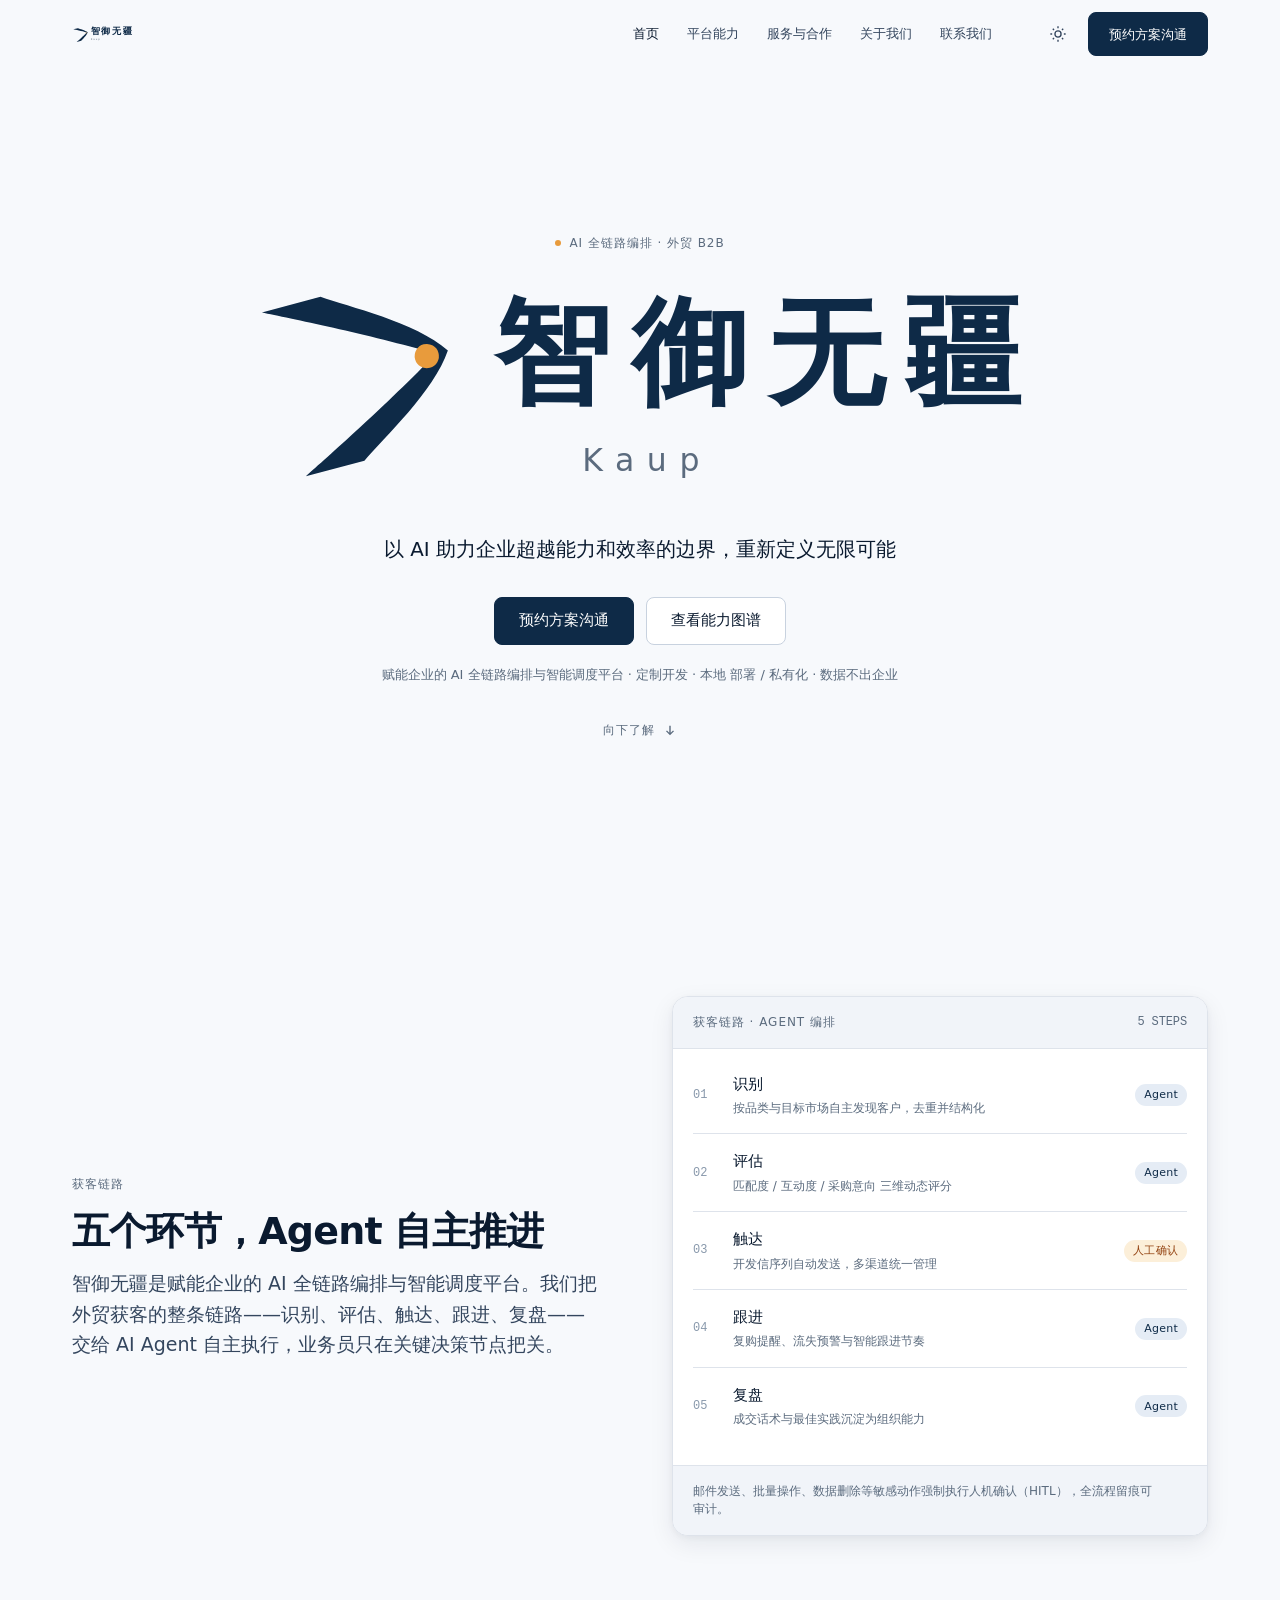
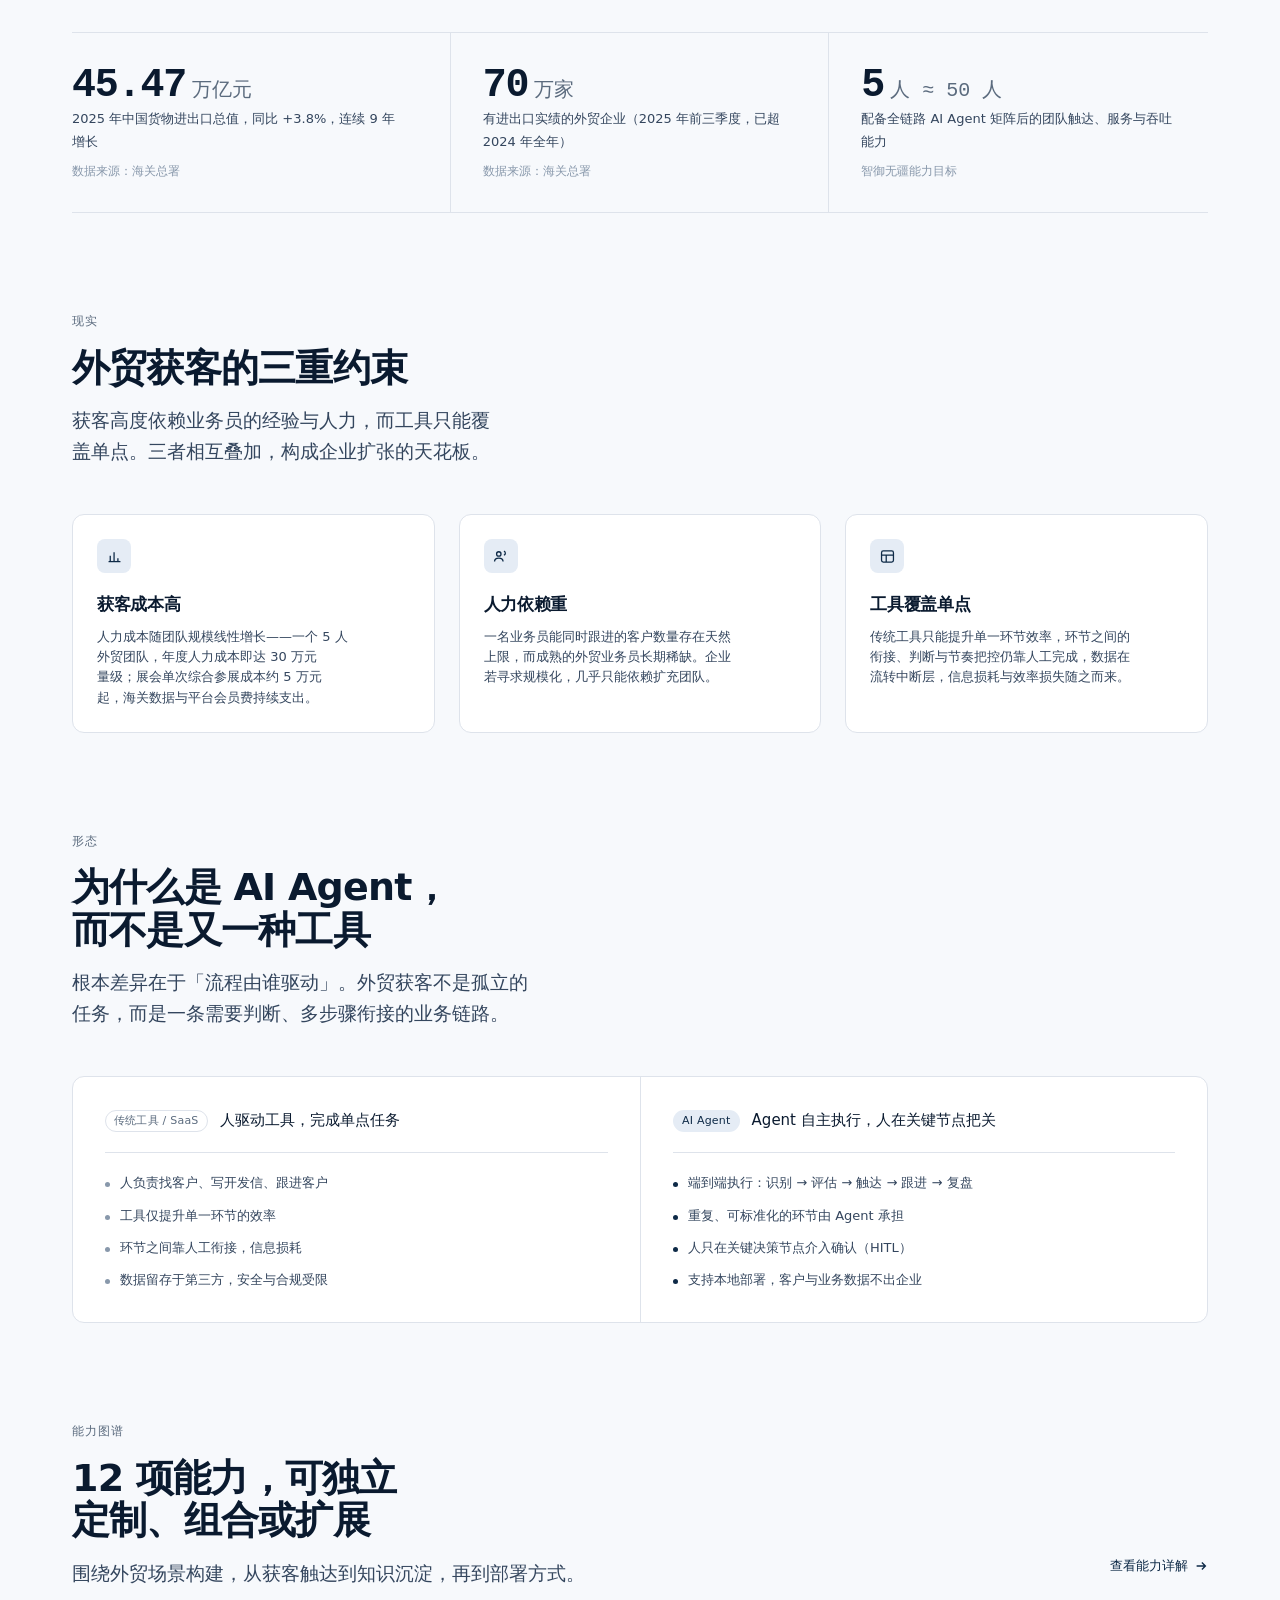
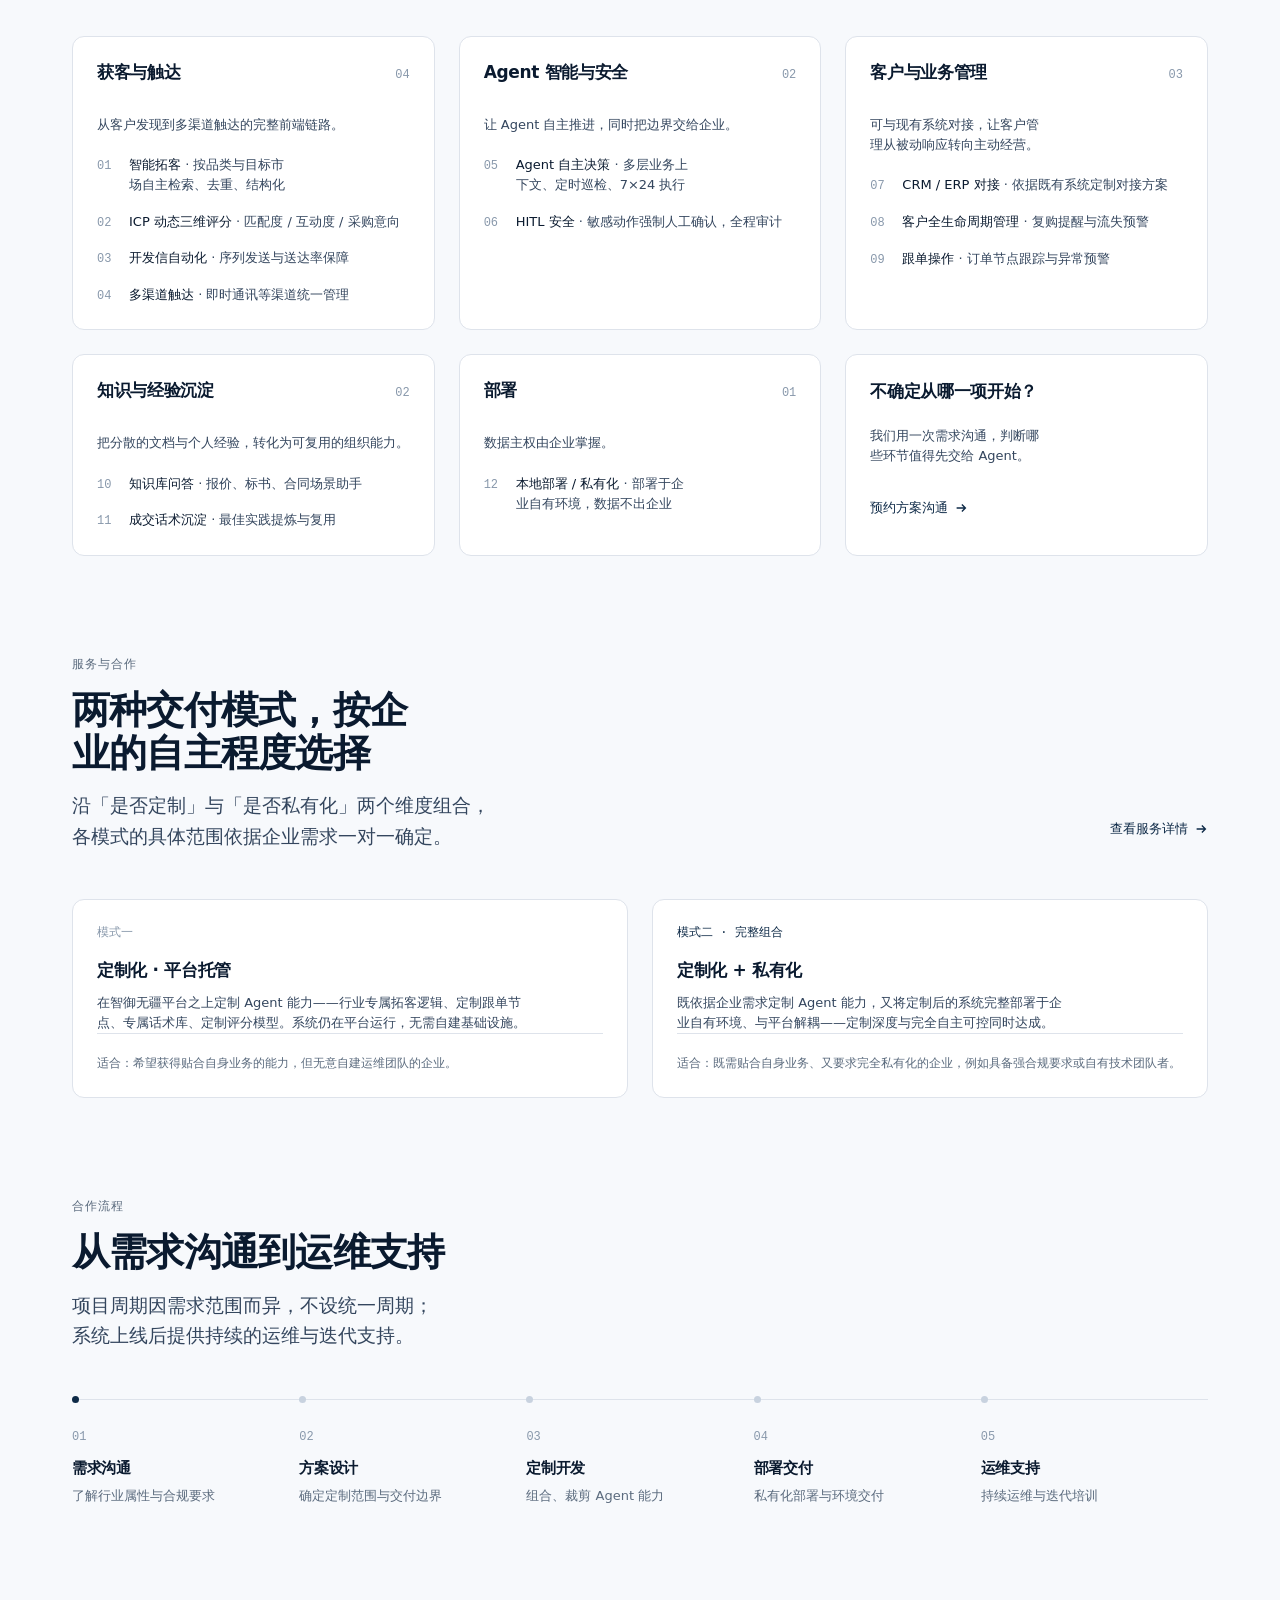
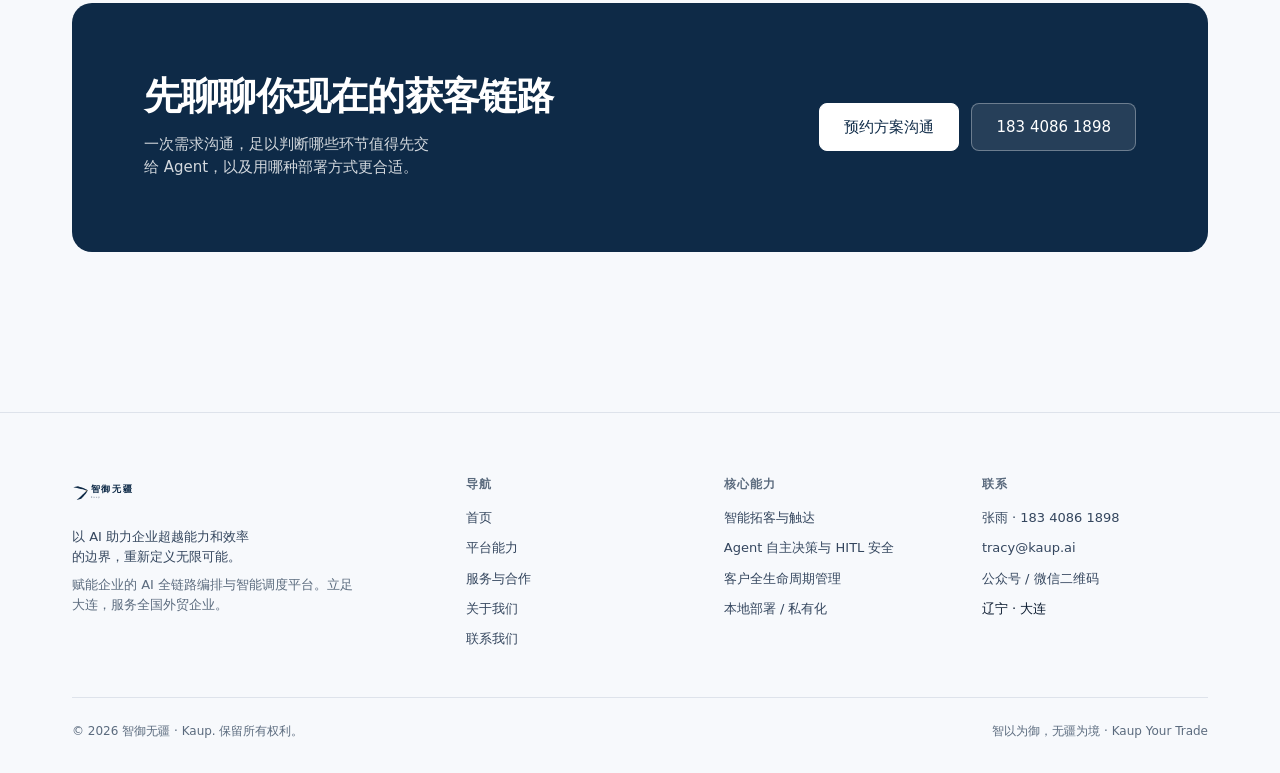
==== commit ef974279: "移动端与页脚修正：顶栏动作右置、流程圆点内联，交付模式由三种改为两种 - 手机端顶栏：导航收进抽屉后 .nav 脱离文档流，其 margin-left:auto 失效，   主题切换与汉堡包停在品牌 " ====
--- a/index.html
+++ b/index.html
@@ -189,7 +189,6 @@
                 （设计文档 §4.2 硬规则 1：横向 lockup 不加容器方块；规则 2：mark↔词标 ≈ 21 已在上一步锁死）
              内联而非 <img>，是为了让琥珀点的呼吸灯在任何内核下都确定运行。 -->
         <svg viewBox="27.28 38 407.5 73.75" role="img" aria-label="智御无疆 Kaup">
-          <title>智御无疆 / Kaup — 横向 lockup（居中变体）</title>
           <!-- 6) 整块 lockup 等比缩到 87%（「智御无疆」等效 48 → 42，比原始小一档半）。
                 缩放中心取整块墨迹中心 (231.03, 74.77) —— 缩放后
                 「mark + 智御无疆」的中轴、以及打散出来的「Kaup」的中轴，
@@ -424,26 +423,20 @@
       <div class="sec-head sec-head-split reveal">
         <div>
           <span class="kicker">服务与合作</span>
-          <h2 class="h2">三种交付模式，按企业的自主程度选择</h2>
+          <h2 class="h2">两种交付模式，按企业的自主程度选择</h2>
           <p class="lede">沿「是否定制」与「是否私有化」两个维度组合，各模式的具体范围依据企业需求一对一确定。</p>
         </div>
         <a class="link" href="services.html">查看服务详情<svg viewBox="0 0 16 16" fill="none" stroke="currentColor" stroke-width="1.6" aria-hidden="true"><path d="M3 8h10M9 4l4 4-4 4"/></svg></a>
       </div>
-      <div class="grid grid-3">
+      <div class="grid grid-2">
         <article class="card mode reveal">
           <span class="mode-tag">模式一</span>
           <h3>定制化 · 平台托管</h3>
           <p>在智御无疆平台之上定制 Agent 能力——行业专属拓客逻辑、定制跟单节点、专属话术库、定制评分模型。系统仍在平台运行，无需自建基础设施。</p>
           <p class="fit">适合：希望获得贴合自身业务的能力，但无意自建运维团队的企业。</p>
         </article>
-        <article class="card mode reveal">
-          <span class="mode-tag">模式二</span>
-          <h3>私有化部署</h3>
-          <p>将产品完整部署于企业自有环境，与平台解耦、完全在客户环境运行，客户与业务数据留存本地、不出企业。</p>
-          <p class="fit">适合：对数据私有化有明确要求，但无需深度定制的企业。</p>
-        </article>
         <article class="card mode is-featured reveal">
-          <span class="mode-tag">模式三 · 完整组合</span>
+          <span class="mode-tag">模式二 · 完整组合</span>
           <h3>定制化 + 私有化</h3>
           <p>既依据企业需求定制 Agent 能力，又将定制后的系统完整部署于企业自有环境、与平台解耦——定制深度与完全自主可控同时达成。</p>
           <p class="fit">适合：既需贴合自身业务、又要求完全私有化的企业，例如具备强合规要求或自有技术团队者。</p>
--- a/assets/css/site.css
+++ b/assets/css/site.css
@@ -311,6 +311,11 @@
 @media (max-width: 900px) {
   .nav-toggle { display: inline-flex; }
   .header-actions .btn-primary { display: none; }
+  /* 窄屏下导航收进抽屉（.nav 转为 fixed 脱离流），
+     于是 .nav 原来的 margin-left:auto 一起失效 ——
+     主题切换 + 汉堡包会被留在品牌 logo 右边、贴在版面中间。
+     这里把自动外边距交给 .header-actions，两个按钮回到右侧。 */
+  .header-actions { margin-left: auto; }
   .nav {
     position: fixed;
     inset: 68px 0 auto;
@@ -756,7 +761,17 @@
 .step p { font-size: var(--text-sm); color: var(--muted); }
 
 @media (max-width: 900px) {
-  .steps-track { grid-template-columns: repeat(2, minmax(0, 1fr)); gap: 0 var(--space-6); }
+  /* 横向时间轴（顶边一条线 + 每列顶上一个圆点）在窄屏降级成多行/单行后，
+     圆点会落到上一项的正文旁边，看起来像是「上一项描述前的点」。
+     窄屏改成：圆点直接内联在该项自己的「01」前面，
+     点与文字同一行，归属明确。 */
+  .steps-track { grid-template-columns: repeat(2, minmax(0, 1fr)); gap: 0 var(--space-6); border-top: 0; }
+  .step::before {
+    position: static;
+    display: inline-block;
+    vertical-align: middle;
+    margin-right: var(--space-3);
+  }
 }
 
 @media (max-width: 560px) {
@@ -936,8 +951,9 @@
 }
 
 .footer-col h4 {
-  font-size: var(--text-xs);
-  font-weight: 500;
+  font-family: var(--font-en);
+  font-size: var(--text-xs);
+  font-weight: 600;
   letter-spacing: var(--tracking-caps);
   text-transform: uppercase;
   color: var(--muted);
@@ -945,7 +961,10 @@
 }
 
 .footer-col ul { display: flex; flex-direction: column; gap: 10px; }
-.footer-col a { font-size: var(--text-sm); color: var(--fg-2); }
+/* 字号挂在 li 上而不是 a 上：这样没有链接的纯文本项（「辽宁 · 大连」）
+   和其他项一样是 --text-sm，不会因为继承了正文的 --text-base 而变大一号。 */
+.footer-col li { font-size: var(--text-sm); }
+.footer-col a { color: var(--fg-2); }
 .footer-col a:hover { color: var(--fg); }
 
 .footer-bottom {
